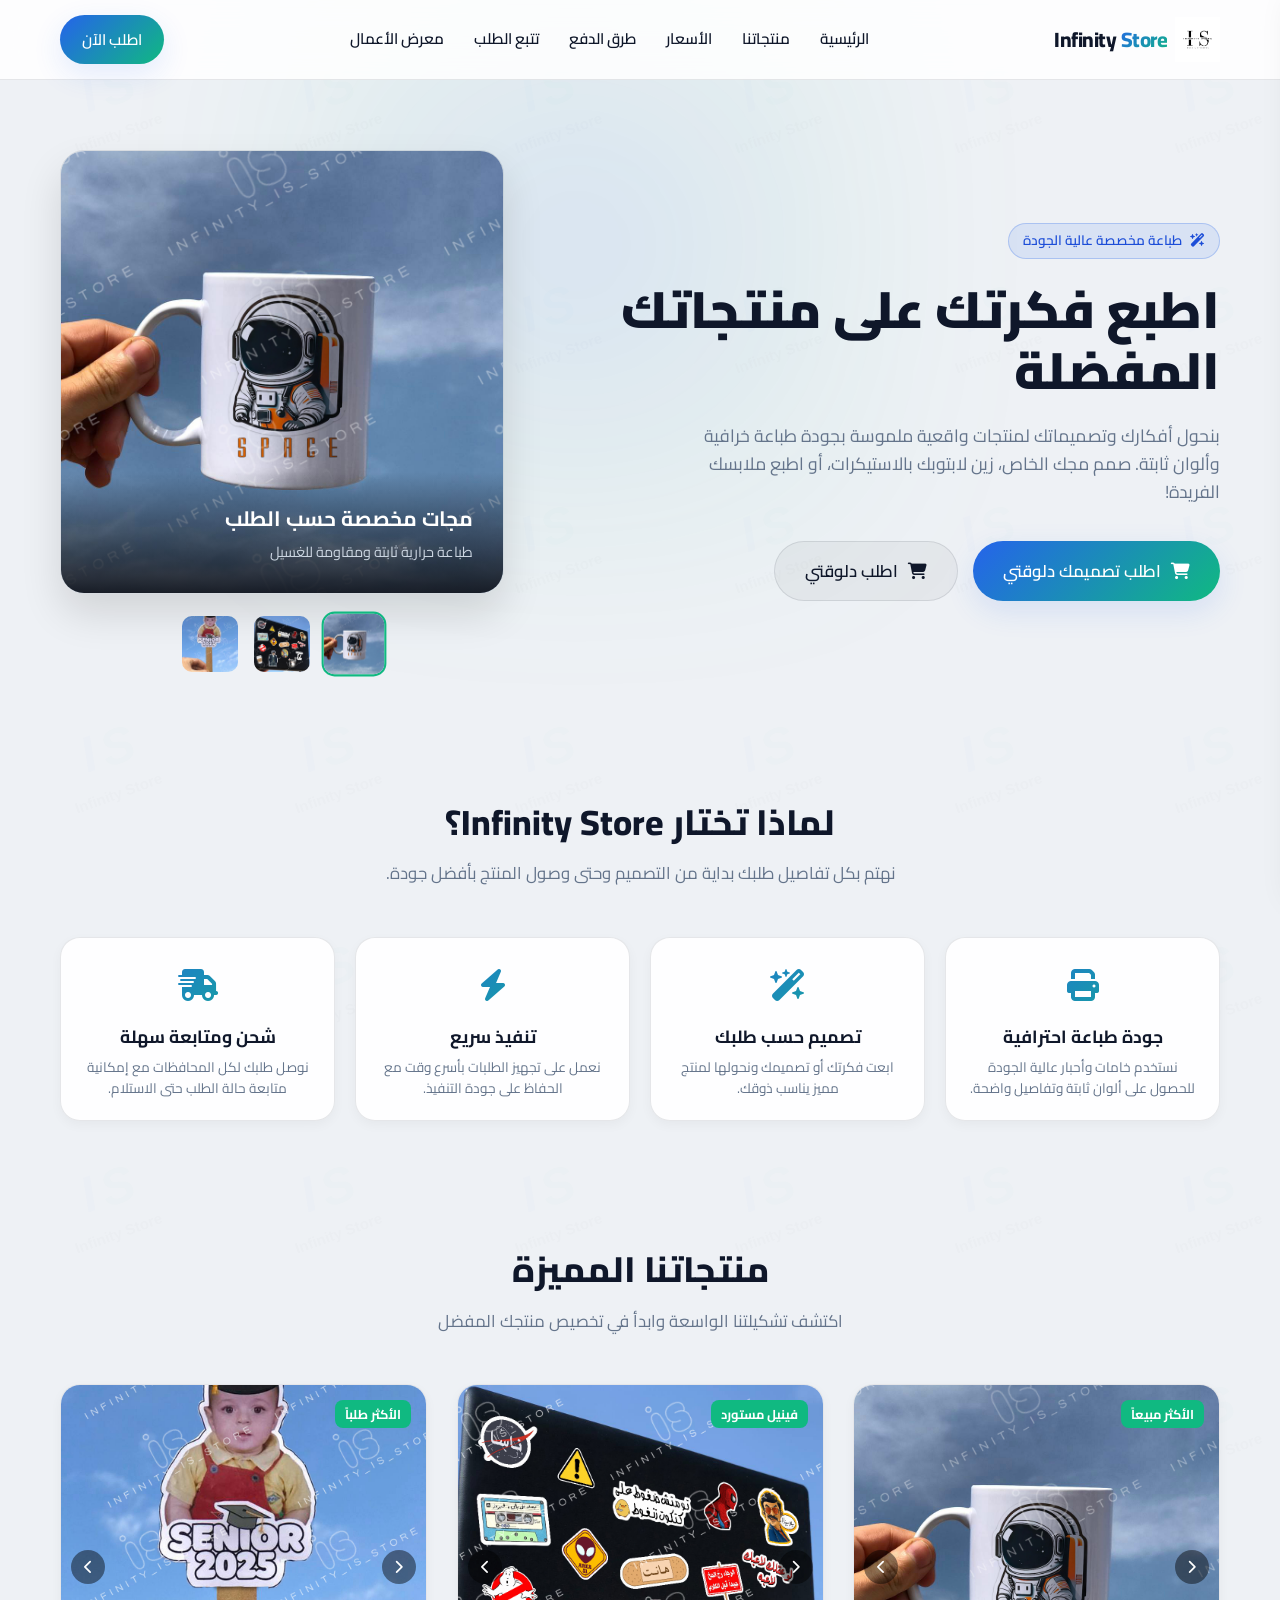
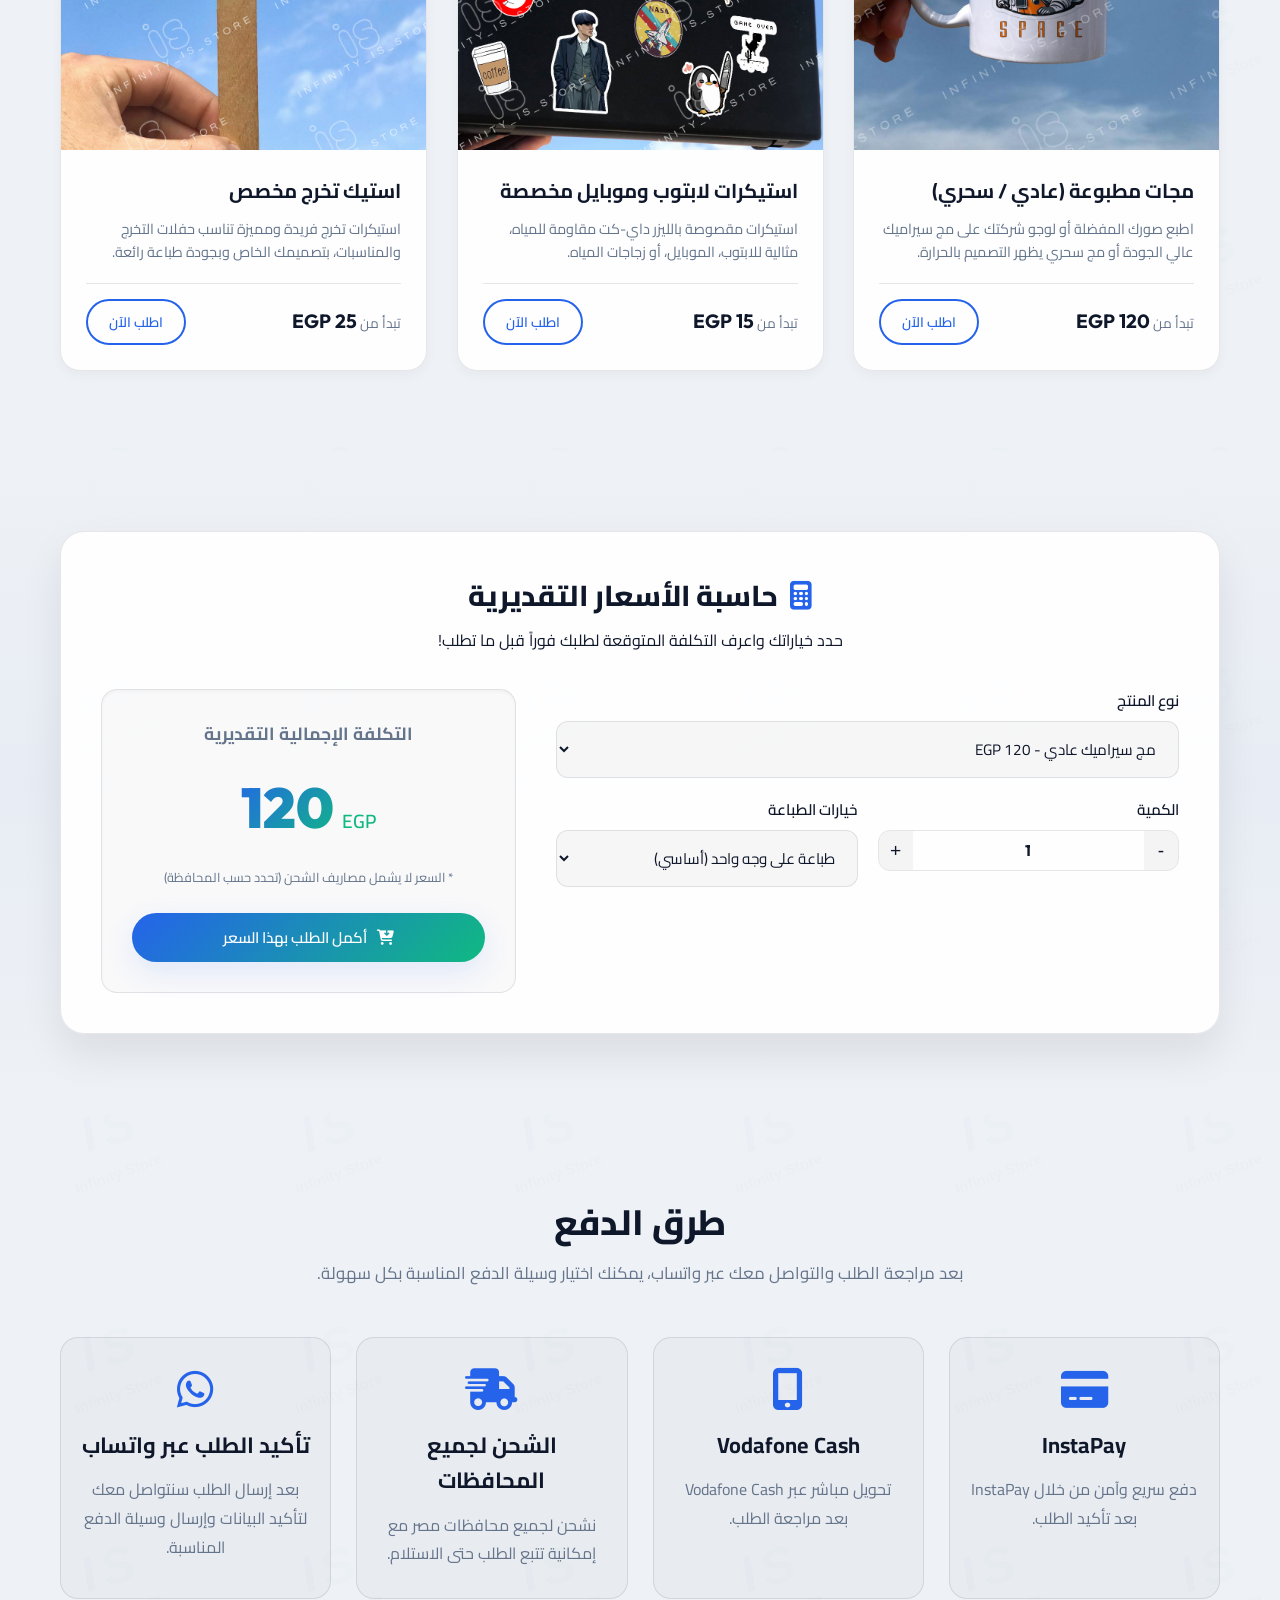
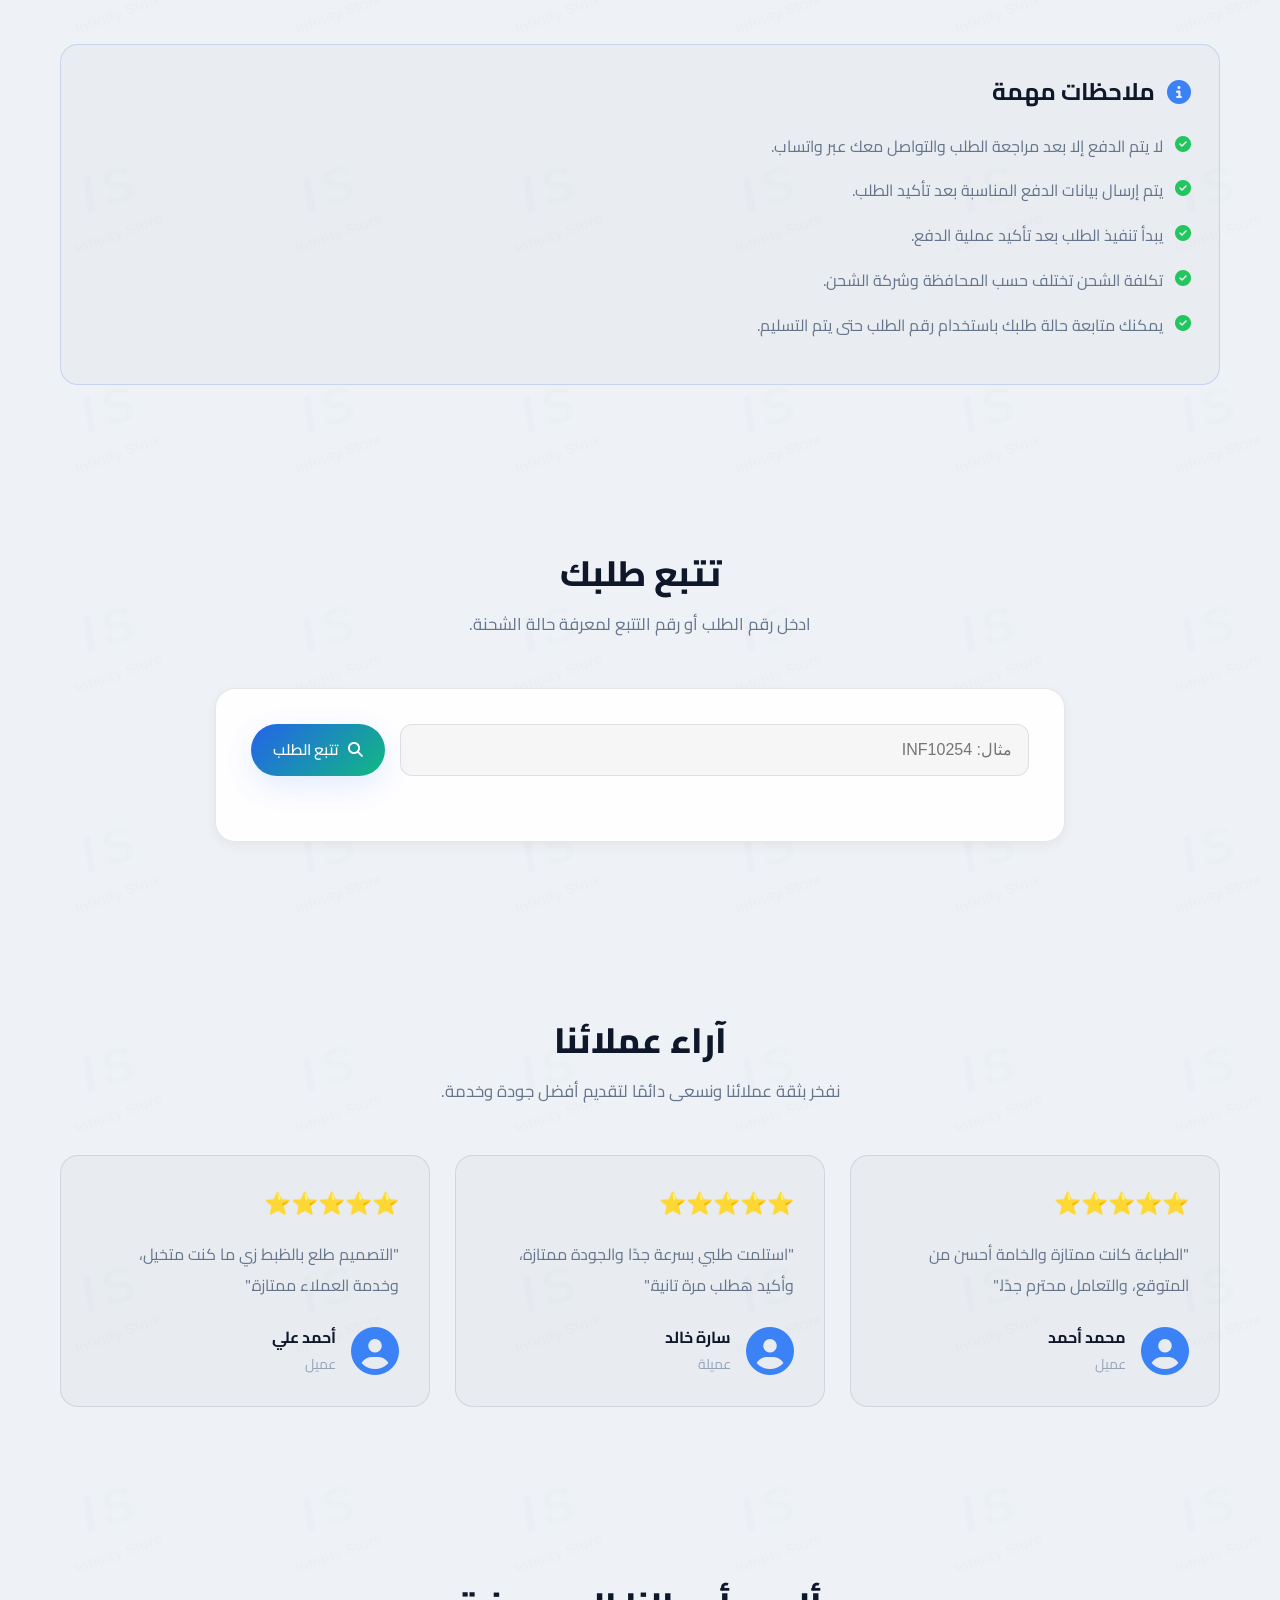
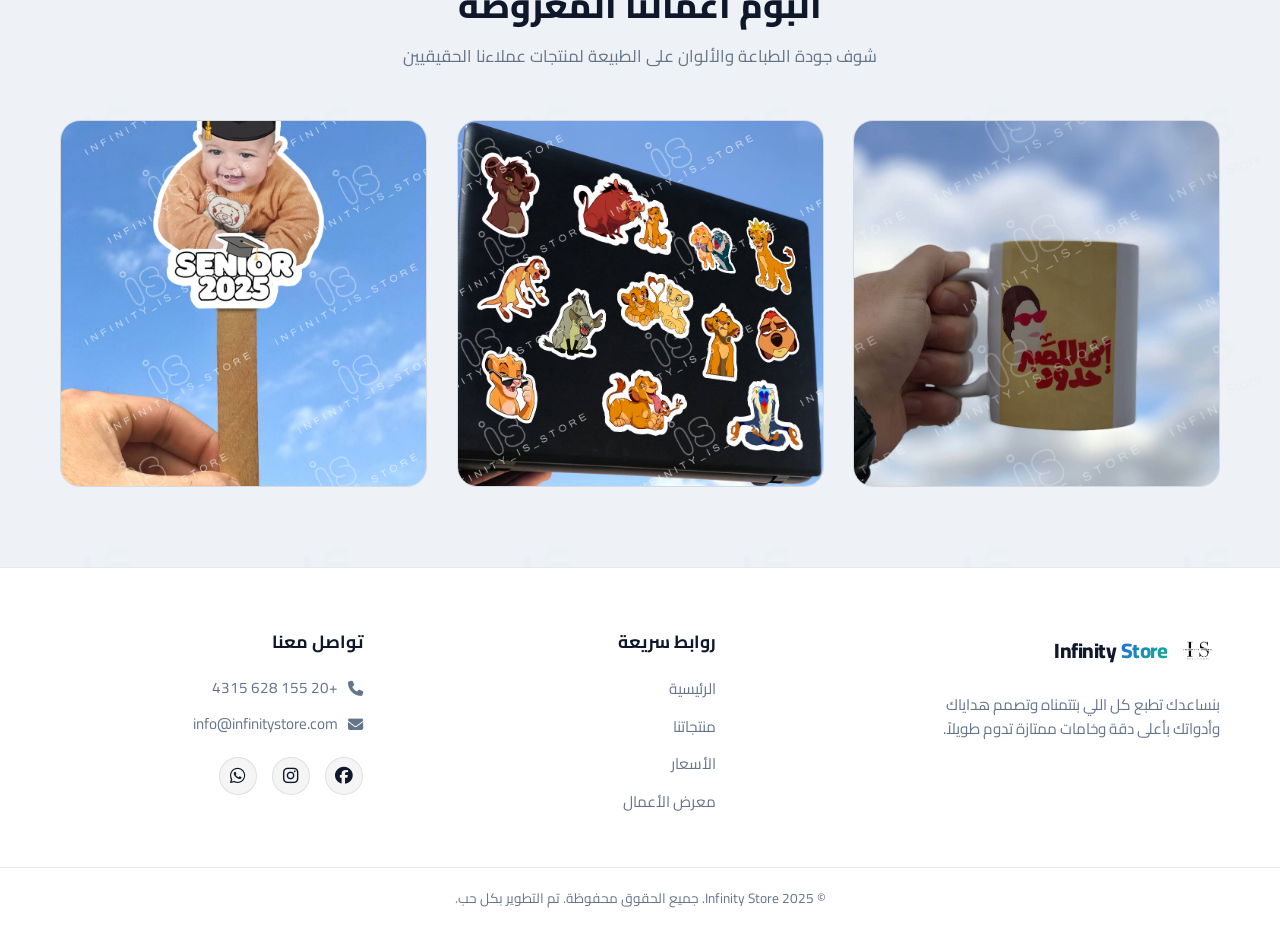
==== index.html @ 4c9f9b4d "Update index.html" ====
<!DOCTYPE html>
<html lang="ar" dir="rtl">
<head>
    <meta charset="UTF-8">
    <meta name="viewport" content="width=device-width, initial-scale=1.0">
    <meta name="theme-color" content="#0D0D0D">
    <link rel="icon" type="image/png" href="./assets/logo-white.png">
    <link rel="apple-touch-icon" sizes="180x180" href="assets/apple-touch-icon.png">
    <title>Infinity Store | طباعة مجات واستيكرات وهدايا مخصصة</title>
    <meta name="description" content="اطبع تصميمك على المجات، الاستيكرات، الهدايا، والمنتجات المخصصة بجودة عالية وأسعار تنافسية مع Infinity Store. اطلب الآن بكل سهولة.">
    <link rel="preconnect" href="https://fonts.googleapis.com">
    <link rel="preconnect" href="https://fonts.gstatic.com" crossorigin>
    <link href="https://fonts.googleapis.com/css2?family=Cairo:wght@300;400;600;700;900&family=Outfit:wght@300;400;600;700&display=swap" rel="stylesheet">
    <link rel="stylesheet" href="https://cdnjs.cloudflare.com/ajax/libs/font-awesome/6.4.0/css/all.min.css">
    <link rel="stylesheet" href="style.css">
    <meta property="og:type" content="website">
    <meta property="og:site_name" content="Infinity Store">
    <meta property="og:title" content="Infinity Store | طباعة مجات واستيكرات وهدايا مخصصة">
    <meta property="og:description" content="اطبع تصميمك على المجات، الاستيكرات، والهدايا المخصصة بجودة عالية وأسعار تنافسية مع Infinity Store.">
    <meta property="og:url" content="https://infinity-74.github.io/infinity-store/">
    <meta property="og:locale" content="ar_EG">
    <link rel="canonical" href="https://infinity-74.github.io/infinity-store/">
</head>
<body>

    <!-- Navigation Bar -->
    <header class="navbar">
        <div class="container navbar-container">
            <a href="#" class="logo">
                <img src="./assets/logo-white.png" alt="Infinity Store" class="logo-img">
                <span class="logo-text">Infinity <span class="accent-text">Store</span></span>
            </a>
            <nav class="nav-links">
                <a href="#hero">الرئيسية</a>
                <a href="#products">منتجاتنا</a>
                <a href="#calculator">الأسعار</a>
                <a href="#payments">طرق الدفع</a>
                <a href="#tracking">تتبع الطلب</a>
                <a href="#portfolio">معرض الأعمال</a>
            </nav>
            <button class="btn btn-primary btn-nav open-order-btn" onclick="openOrderModal()">اطلب الآن</button>
            <button class="mobile-menu-btn" onclick="toggleMobileMenu()">
                <i class="fa-solid fa-bars"></i>
            </button>
        </div>
    </header>

    <main>

    <!-- Mobile Navigation Drawer -->
    <div class="mobile-drawer" id="mobileDrawer">
        <button class="close-drawer-btn" onclick="toggleMobileMenu()">
            <i class="fa-solid fa-xmark"></i>
        </button>
        <div class="drawer-links">
            <a href="#hero" onclick="toggleMobileMenu()">الرئيسية</a>
            <a href="#products" onclick="toggleMobileMenu()">منتجاتنا</a>
            <a href="#calculator" onclick="toggleMobileMenu()">الأسعار</a>
            <a href="#payments" onclick="toggleMobileMenu()">طرق الدفع</a>
            <a href="#tracking" onclick="toggleMobileMenu()">تتبع الطلب</a>
            <a href="#portfolio" onclick="toggleMobileMenu()">معرض الأعمال</a>
            <button class="btn btn-primary open-order-btn" onclick="toggleMobileMenu(); openOrderModal()">اطلب الآن</button>
        </div>
    </div>

    <!-- Hero Section -->
    <section id="hero" class="hero-section">
        <div class="hero-bg-glow"></div>
        <div class="container hero-container">
            <div class="hero-content">
                <span class="badge"><i class="fa-solid fa-wand-magic-sparkles"></i> طباعة مخصصة عالية الجودة</span>
                <h1>اطبع فكرتك على منتجاتك المفضلة</h1>
                <p>بنحول أفكارك وتصميماتك لمنتجات واقعية ملموسة بجودة طباعة خرافية وألوان ثابتة. صمم مجك الخاص، زين لابتوبك بالاستيكرات، أو اطبع ملابسك الفريدة!</p>
                <div class="hero-actions">
                    <button class="btn btn-primary btn-lg" onclick="openOrderModal()"><i class="fa-solid fa-cart-shopping"></i> اطلب تصميمك دلوقتي</button>
                    <a href="#calculator" class="btn btn-secondary btn-lg"><i class="fa-solid fa-cart-shopping"></i> اطلب دلوقتي</a>
                </div>
            </div>
            <div class="hero-image-wrapper">
                <div class="hero-image-card">
                    <img src="./assets/products/mug/1.jpg" alt="مجات مطبوعة مخصصة" class="hero-img active" id="heroImage">
                    <div class="image-overlay-info">
                        <h4>مجات مخصصة حسب الطلب</h4>
                        <p>طباعة حرارية ثابتة ومقاومة للغسيل</p>
                    </div>
                </div>
                <div class="hero-thumbnails">
                    <div class="thumb active" onclick="changeHeroImage('./assets/products/mug/1.jpg', 'مجات مخصصة حسب الطلب', 'طباعة حرارية ثابتة ومقاومة للغسيل', this)">
                        <img src="./assets/products/mug/1.jpg" alt="Mugs">
                    </div>
                    <div class="thumb" onclick="changeHeroImage('./assets/products/stickers/1.jpg', 'استيكرات مقاومة للمياه والرطوبة', 'جودة فينيل ممتازة وتفريغ ليزر دقيق', this)">
                        <img src="./assets/products/stickers/1.jpg" alt="Stickers">
                    </div>
                    <div class="thumb" onclick="changeHeroImage('./assets/products/graduation/1.jpg', 'استيكرات تخرج مخصصة', 'تصميمك الخاص بجودة طباعة وقص دقيقة', this)">
                        <img src="./assets/products/graduation/1.jpg" alt="Graduation">
                    </div>
                </div>
            </div>
        </div>
    </section>

    <!-- Why Choose Infinity Store -->
    <section class="features-section">
        <div class="container">
            <div class="section-header">
                <h2>لماذا تختار Infinity Store؟</h2>
                <p>نهتم بكل تفاصيل طلبك بداية من التصميم وحتى وصول المنتج بأفضل جودة.</p>
            </div>
            <div class="features-grid">
                <div class="feature-card reveal reveal-right">
                    <div class="feature-icon">
                        <i class="fa-solid fa-print"></i>
                    </div>
                    <h3>جودة طباعة احترافية</h3>
                    <p>نستخدم خامات وأحبار عالية الجودة للحصول على ألوان ثابتة وتفاصيل واضحة.</p>
                </div>
                <div class="feature-card reveal">
                    <div class="feature-icon">
                        <i class="fa-solid fa-wand-magic-sparkles"></i>
                    </div>
                    <h3>تصميم حسب طلبك</h3>
                    <p>ابعت فكرتك أو تصميمك ونحولها لمنتج مميز يناسب ذوقك.</p>
                </div>
                <div class="feature-card reveal">
                    <div class="feature-icon">
                        <i class="fa-solid fa-bolt"></i>
                    </div>
                    <h3>تنفيذ سريع</h3>
                    <p>نعمل على تجهيز الطلبات بأسرع وقت مع الحفاظ على جودة التنفيذ.</p>
                </div>
                <div class="feature-card reveal reveal-left">
                    <div class="feature-icon">
                        <i class="fa-solid fa-truck-fast"></i>
                    </div>
                    <h3>شحن ومتابعة سهلة</h3>
                    <p>نوصل طلبك لكل المحافظات مع إمكانية متابعة حالة الطلب حتى الاستلام.</p>
                </div>
            </div>
        </div>
    </section>

    <!-- Products Section -->
    <section id="products" class="products-section">
        <div class="container">
            <div class="section-header">
                <h2>منتجاتنا المميزة</h2>
                <p>اكتشف تشكيلتنا الواسعة وابدأ في تخصيص منتجك المفضل</p>
            </div>
            <div class="products-grid">
                <div class="product-card reveal reveal-right" onclick="openProduct('mug')" style="cursor:pointer;">
                    <div class="product-img-holder" data-product="mug">
                        <img class="product-slide-img" src="./assets/products/mug/1.jpg" alt="مجات سحرية وعادية">
                        <span class="product-badge">الأكثر مبيعاً</span>
                        <button type="button" class="img-nav-btn img-nav-left" data-dir="-1" onclick="event.stopPropagation(); cardChangeImage(this)"><i class="fa-solid fa-chevron-left"></i></button>
                        <button type="button" class="img-nav-btn img-nav-right" data-dir="1" onclick="event.stopPropagation(); cardChangeImage(this)"><i class="fa-solid fa-chevron-right"></i></button>
                    </div>
                    <div class="product-info">
                        <h3>مجات مطبوعة (عادي / سحري)</h3>
                        <p>اطبع صورك المفضلة أو لوجو شركتك على مج سيراميك عالي الجودة أو مج سحري يظهر التصميم بالحرارة.</p>
                        <div class="product-footer">
                            <span class="price">تبدأ من <span class="amount">120 EGP</span></span>
                            <button class="btn btn-outline-primary btn-sm" onclick="quickOrder('مج مخصص')">اطلب الآن</button>
                        </div>
                    </div>
                </div>
                <div class="product-card reveal" onclick="openProduct('stickers')" style="cursor:pointer;">
                    <div class="product-img-holder" data-product="stickers">
                        <img class="product-slide-img" src="./assets/products/stickers/1.jpg" alt="استيكرات لابتوب">
                        <span class="product-badge">فينيل مستورد</span>
                        <button type="button" class="img-nav-btn img-nav-left" data-dir="-1" onclick="event.stopPropagation(); cardChangeImage(this)"><i class="fa-solid fa-chevron-left"></i></button>
                        <button type="button" class="img-nav-btn img-nav-right" data-dir="1" onclick="event.stopPropagation(); cardChangeImage(this)"><i class="fa-solid fa-chevron-right"></i></button>
                    </div>
                    <div class="product-info">
                        <h3>استيكرات لابتوب وموبايل مخصصة</h3>
                        <p>استيكرات مقصوصة بالليزر داي-كت مقاومة للمياه، مثالية للابتوب، الموبايل، أو زجاجات المياه.</p>
                        <div class="product-footer">
                            <span class="price">تبدأ من <span class="amount">15 EGP</span></span>
                            <button class="btn btn-outline-primary btn-sm" onclick="quickOrder('استيكرات مخصصة')">اطلب الآن</button>
                        </div>
                    </div>
                </div>
                <div class="product-card reveal reveal-left" onclick="openProduct('graduation')" style="cursor:pointer;">
                    <div class="product-img-holder" data-product="graduation">
                        <img class="product-slide-img" src="./assets/products/graduation/1.jpg" alt="استيك تخرج مخصص">
                        <span class="product-badge">الأكثر طلباً</span>
                        <button type="button" class="img-nav-btn img-nav-left" data-dir="-1" onclick="event.stopPropagation(); cardChangeImage(this)"><i class="fa-solid fa-chevron-left"></i></button>
                        <button type="button" class="img-nav-btn img-nav-right" data-dir="1" onclick="event.stopPropagation(); cardChangeImage(this)"><i class="fa-solid fa-chevron-right"></i></button>
                    </div>
                    <div class="product-info">
                        <h3>استيك تخرج مخصص</h3>
                        <p>استيكرات تخرج فريدة ومميزة تناسب حفلات التخرج والمناسبات، بتصميمك الخاص وبجودة طباعة رائعة.</p>
                        <div class="product-footer">
                            <span class="price">تبدأ من <span class="amount">25 EGP</span></span>
                            <button class="btn btn-outline-primary btn-sm" onclick="quickOrder('استيك تخرج')">اطلب الآن</button>
                        </div>
                    </div>
                </div>
            </div>
        </div>
    </section>

    <!-- Interactive Price Calculator Section -->
    <section id="calculator" class="calculator-section">
        <div class="container">
            <div class="calculator-card reveal">
                <div class="calculator-header">
                    <h2><i class="fa-solid fa-calculator"></i> حاسبة الأسعار التقديرية</h2>
                    <p>حدد خياراتك واعرف التكلفة المتوقعة لطلبك فوراً قبل ما تطلب!</p>
                </div>
                <div class="calculator-body">
                    <div class="calc-inputs">
                        <div class="form-group">
                            <label for="calcProduct">نوع المنتج</label>
                            <select id="calcProduct" onchange="calculatePrice()">
                                <option value="mug-regular">مج سيراميك عادي - 120 EGP</option>
                                <option value="mug-magic">مج سحري (يتغير بالحرارة) - 170 EGP</option>
                                <option value="stickers-pack">شيت استيكرات A4 (كامل التقطيع) - 45 EGP</option>
                                <option value="sticker-single">استيكر فردي مقصوص داي-كت - 15 EGP</option>
                                <option value="hoodie">هودي شتوي ثقيل طباعة ديجيتال - 450 EGP</option>
                            </select>
                        </div>
                        <div class="form-row">
                            <div class="form-group">
                                <label for="calcQty">الكمية</label>
                                <div class="qty-selector">
                                    <button type="button" onclick="adjustQty(-1)">-</button>
                                    <input type="number" id="calcQty" value="1" min="1" oninput="calculatePrice()">
                                    <button type="button" onclick="adjustQty(1)">+</button>
                                </div>
                            </div>
                            <div class="form-group">
                                <label for="calcPrintSides">خيارات الطباعة</label>
                                <select id="calcPrintSides" onchange="calculatePrice()">
                                    <option value="single">طباعة على وجه واحد (أساسي)</option>
                                    <option value="double">طباعة على الوجهين (+30 EGP)</option>
                                </select>
                            </div>
                        </div>
                        <div class="discount-alert" id="discountAlert" style="display: none;">
                            <i class="fa-solid fa-tag"></i> لقد حصلت على خصم الكميات 10%!
                        </div>
                    </div>
                    <div class="calc-result-box">
                        <h3>التكلفة الإجمالية التقديرية</h3>
                        <div class="price-display">
                            <span class="currency">EGP</span>
                            <span class="price-val" id="totalPriceVal">120</span>
                        </div>
                        <p class="vat-info">* السعر لا يشمل مصاريف الشحن (تحدد حسب المحافظة)</p>
                        <button class="btn btn-primary btn-block" onclick="orderFromCalculator()">
                            <i class="fa-solid fa-cart-arrow-down"></i> أكمل الطلب بهذا السعر
                        </button>
                    </div>
                </div>
            </div>
        </div>
    </section>

    <!-- Payment Methods -->
    <section id="payments" class="payments-section">
        <div class="container">
            <div class="section-header">
                <h2>طرق الدفع</h2>
                <p>بعد مراجعة الطلب والتواصل معك عبر واتساب، يمكنك اختيار وسيلة الدفع المناسبة بكل سهولة.</p>
            </div>
            <div class="payments-grid">
                <div class="payment-card">
                    <i class="fa-solid fa-credit-card"></i>
                    <h3>InstaPay</h3>
                    <p>دفع سريع وآمن من خلال InstaPay بعد تأكيد الطلب.</p>
                </div>
                <div class="payment-card">
                    <i class="fa-solid fa-mobile-screen-button"></i>
                    <h3>Vodafone Cash</h3>
                    <p>تحويل مباشر عبر Vodafone Cash بعد مراجعة الطلب.</p>
                </div>
                <div class="payment-card">
                    <i class="fa-solid fa-truck-fast"></i>
                    <h3>الشحن لجميع المحافظات</h3>
                    <p>نشحن لجميع محافظات مصر مع إمكانية تتبع الطلب حتى الاستلام.</p>
                </div>
                <div class="payment-card">
                    <i class="fa-brands fa-whatsapp"></i>
                    <h3>تأكيد الطلب عبر واتساب</h3>
                    <p>بعد إرسال الطلب سنتواصل معك لتأكيد البيانات وإرسال وسيلة الدفع المناسبة.</p>
                </div>
            </div>
            <div class="payment-notes">
                <h3><i class="fa-solid fa-circle-info"></i> ملاحظات مهمة</h3>
                <ul>
                    <li><i class="fa-solid fa-circle-check"></i> لا يتم الدفع إلا بعد مراجعة الطلب والتواصل معك عبر واتساب.</li>
                    <li><i class="fa-solid fa-circle-check"></i> يتم إرسال بيانات الدفع المناسبة بعد تأكيد الطلب.</li>
                    <li><i class="fa-solid fa-circle-check"></i> يبدأ تنفيذ الطلب بعد تأكيد عملية الدفع.</li>
                    <li><i class="fa-solid fa-circle-check"></i> تكلفة الشحن تختلف حسب المحافظة وشركة الشحن.</li>
                    <li><i class="fa-solid fa-circle-check"></i> يمكنك متابعة حالة طلبك باستخدام رقم الطلب حتى يتم التسليم.</li>
                </ul>
            </div>
        </div>
    </section>
    
    <!-- Tracking Section -->
    <section id="tracking" class="tracking-section">
        <div class="container">
            <div class="section-header">
                <h2>تتبع طلبك</h2>
                <p>ادخل رقم الطلب أو رقم التتبع لمعرفة حالة الشحنة.</p>
            </div>
            <div class="tracking-card">
                <div class="tracking-search">
                    <input type="text" id="trackingInput" placeholder="مثال: INF10254">
                    <button class="btn btn-primary" onclick="trackOrder()">
                        <i class="fa-solid fa-magnifying-glass"></i> تتبع الطلب
                    </button>
                </div>
                <div id="trackingResult" class="tracking-result" style="display:none;">
                    <div class="tracking-status">
                        <h3>حالة الطلب : <span id="statusText">جاري الشحن</span></h3>
                    </div>
                    <div class="tracking-progress">
                        <div class="step active"><i class="fa-solid fa-cart-shopping"></i><span>تم استلام الطلب</span></div>
                        <div class="step active"><i class="fa-solid fa-box"></i><span>جاري التجهيز</span></div>
                        <div class="step active"><i class="fa-solid fa-truck"></i><span>تم الشحن</span></div>
                        <div class="step"><i class="fa-solid fa-house"></i><span>تم التسليم</span></div>
                    </div>
                    <div class="tracking-details">
                        <div><strong>رقم الطلب:</strong> INF10254</div>
                        <div><strong>شركة الشحن:</strong> Infinity Express</div>
                        <div><strong>آخر تحديث:</strong> اليوم 3:45 مساءً</div>
                        <div><strong>التسليم المتوقع:</strong> خلال يومين</div>
                    </div>
                </div>
            </div>
        </div>
    </section>

    <!-- Testimonials Section -->
    <section id="testimonials" class="testimonials-section">
        <div class="container">
            <div class="section-header">
                <h2>آراء عملائنا</h2>
                <p>نفخر بثقة عملائنا ونسعى دائمًا لتقديم أفضل جودة وخدمة.</p>
            </div>
            <div class="testimonials-grid">
                <div class="testimonial-card reveal">
                    <div class="stars">⭐⭐⭐⭐⭐</div>
                    <p>"الطباعة كانت ممتازة والخامة أحسن من المتوقع، والتعامل محترم جدًا."</p>
                    <div class="client">
                        <i class="fa-solid fa-circle-user"></i>
                        <div>
                            <h4>محمد أحمد</h4>
                            <span>عميل</span>
                        </div>
                    </div>
                </div>
                <div class="testimonial-card reveal">
                    <div class="stars">⭐⭐⭐⭐⭐</div>
                    <p>"استلمت طلبي بسرعة جدًا والجودة ممتازة، وأكيد هطلب مرة تانية."</p>
                    <div class="client">
                        <i class="fa-solid fa-circle-user"></i>
                        <div>
                            <h4>سارة خالد</h4>
                            <span>عميلة</span>
                        </div>
                    </div>
                </div>
                <div class="testimonial-card reveal">
                    <div class="stars">⭐⭐⭐⭐⭐</div>
                    <p>"التصميم طلع بالظبط زي ما كنت متخيل، وخدمة العملاء ممتازة."</p>
                    <div class="client">
                        <i class="fa-solid fa-circle-user"></i>
                        <div>
                            <h4>أحمد علي</h4>
                            <span>عميل</span>
                        </div>
                    </div>
                </div>
            </div>
        </div>
    </section>

    <!-- Portfolio Section -->
    <section id="portfolio" class="portfolio-section">
        <div class="container">
            <div class="section-header">
                <h2>ألبوم أعمالنا المعروضة</h2>
                <p>شوف جودة الطباعة والألوان على الطبيعة لمنتجات عملاءنا الحقيقيين</p>
            </div>
            <div class="portfolio-grid">
                <div class="portfolio-item reveal reveal-right">
                    <img src="./assets/products/mug/2.jpg" alt="تصميم مج مخصص">
                    <div class="portfolio-overlay">
                        <h4>مج تذكار للأصدقاء</h4>
                        <span>تصميم واقعي ديجيتال</span>
                    </div>
                </div>
                <div class="portfolio-item reveal">
                    <img src="./assets/products/stickers/2.jpg" alt="استيكرات لابتوب مطبوعة">
                    <div class="portfolio-overlay">
                        <h4>اكتر من مجموعة استيكرات لاب توب</h4>
                        <span>مقاومة للمياه والرطوبة</span>
                    </div>
                </div>
                <div class="portfolio-item reveal reveal-left">
                    <img src="./assets/products/graduation/2.jpg" alt="استيك تخرج مخصص">
                    <div class="portfolio-overlay">
                        <h4>استيك تخرج مميز</h4>
                        <span>تصميمك الخاص بجودة طباعة عالية</span>
                    </div>
                </div>
            </div>
        </div>
    </section>

    </main>

    <footer class="main-footer">
        <div class="container footer-grid">
            <div class="footer-info">
                <a href="#" class="logo">
                    <img src="./assets/logo-white.png" alt="Infinity Store" class="logo-img">
                    <span class="logo-text">Infinity <span class="accent-text">Store</span></span>
                </a>
                <p>بنساعدك تطبع كل اللي بتتمناه وتصمم هداياك وأدواتك بأعلى دقة وخامات ممتازة تدوم طويلاً.</p>
            </div>
            <div class="footer-links">
                <h4>روابط سريعة</h4>
                <ul>
                    <li><a href="#hero">الرئيسية</a></li>
                    <li><a href="#products">منتجاتنا</a></li>
                    <li><a href="#calculator">الأسعار</a></li>
                    <li><a href="#portfolio">معرض الأعمال</a></li>
                </ul>
            </div>
            <div class="footer-contact">
                <h4>تواصل معنا</h4>
                <p><i class="fa-solid fa-phone"></i> +20 155 628 4315</p>
                <p><i class="fa-solid fa-envelope"></i> info@infinitystore.com</p>
                <div class="social-icons">
                    <a href="https://www.facebook.com/people/Infinity-Store/61573269805230/?mibextid=wwXIfr&rdid=QBPnZZZNTei2mQRO&share_url=https%3A%2F%2Fwww.facebook.com%2Fshare%2F195Dedjpvt%2F%3Fmibextid%3DwwXIfr" target="_blank" rel="noopener noreferrer"><i class="fa-brands fa-facebook"></i></a>
                    <a href="https://www.instagram.com/infinity_is_store?igsh=amQ5bDNxMHlsd3Az" target="_blank" rel="noopener noreferrer"><i class="fa-brands fa-instagram"></i></a>
                    <a href="https://wa.me/201556284315" target="_blank"><i class="fa-brands fa-whatsapp"></i></a>
                </div>
            </div>
        </div>
        <div class="footer-bottom">
            <p>&copy; 2025 Infinity Store. جميع الحقوق محفوظة. تم التطوير بكل حب.</p>
        </div>
    </footer>

    <!-- Interactive Order Modal Popup -->
    <div class="modal-overlay" id="orderModal">
        <div class="modal-card">
            <button class="close-modal-btn" onclick="closeOrderModal()">
                <i class="fa-solid fa-xmark"></i>
            </button>
            <div class="modal-header">
                <h2>طلب منتج مخصص جديد <i class="fa-solid fa-wand-magic-sparkles"></i></h2>
                <p>دخل بياناتك وتفاصيل طلبك، وهنكلمك على الواتساب نأكد معاك ونستلم التصميم!</p>
            </div>
            <form id="orderForm" onsubmit="submitOrder(event)">
                <div class="form-group" style="position:absolute; left:-9999px; top:-9999px;" aria-hidden="true">
                    <label for="custWebsite">اتركه فارغاً</label>
                    <input type="text" id="custWebsite" name="custWebsite" tabindex="-1" autocomplete="off">
                </div>
                <div class="form-group">
                    <label for="custName">اسمك بالكامل <span class="required">*</span></label>
                    <input type="text" id="custName" placeholder="اكتب اسمك ثلاثي مثلاً..." required>
                </div>
                <div class="form-row">
                    <div class="form-group">
                        <label for="custPhone">رقم الموبايل (واتساب) <span class="required">*</span></label>
                        <input type="tel" id="custPhone" placeholder="01xxxxxxxxx" required pattern="01[0-2,5]{1}[0-9]{8}">
                    </div>
                    <div class="form-group">
                        <label for="custProduct">المنتج المطلوب <span class="required">*</span></label>
                        <select id="custProduct" required>
                            <option value="">اختر المنتج...</option>
                            <option value="مج سيراميك عادي">مج سيراميك عادي</option>
                            <option value="مج سحري">مج سحري (يتغير بالحرارة)</option>
                            <option value="شيت استيكرات A4">شيت استيكرات A4</option>
                            <option value="استيكر فردي داي-كت">استيكر فردي داي-كت</option>
                            <option value="هودي شتوي مطبوع">هودي شتوي مطبوع</option>
                        </select>
                    </div>
                </div>
                <div class="form-row">
                    <div class="form-group">
                        <label for="custQty">الكمية المطلوبة <span class="required">*</span></label>
                        <input type="number" id="custQty" value="1" min="1" required>
                    </div>
                    <div class="form-group">
                        <label for="custCity">المحافظة (لتحديد الشحن) <span class="required">*</span></label>
                        <select id="custCity" required>
                            <option value="">اختر المحافظة...</option>
                            <option value="القاهرة">القاهرة</option>
                            <option value="الجيزة">الجيزة</option>
                            <option value="الإسكندرية">الإسكندرية</option>
                            <option value="القليوبية">القليوبية</option>
                            <option value="الغربية">الغربية</option>
                            <option value="المنوفية">المنوفية</option>
                            <option value="الدقهلية">الدقهلية</option>
                            <option value="الشرقية">الشرقية</option>
                            <option value="البحيرة">البحيرة</option>
                            <option value="دمياط">دمياط</option>
                            <option value="بورسعيد">بورسعيد</option>
                            <option value="الإسماعيلية">الإسماعيلية</option>
                            <option value="السويس">السويس</option>
                            <option value="محافظة أخرى">محافظة أخرى</option>
                        </select>
                    </div>
                </div>
                <div class="form-group">
                    <label for="custDetails">تفاصيل التصميم أو الكلام المراد كتابته</label>
                    <textarea id="custDetails" rows="3" placeholder="اكتب هنا التفاصيل اللي محتاج تطبعها، الألوان اللي بتحبها، أو لو عندك فكرة معينة..."></textarea>
                </div>
                <div class="form-group file-upload-wrapper">
                    <label class="file-label">
                        <i class="fa-solid fa-cloud-arrow-up"></i>
                        <span>ارفق لوجو أو تصميمك المبدئي (اختياري)</span>
                        <input type="file" id="custFile" accept="image/*" class="file-input">
                    </label>
                    <div class="file-name-preview" id="fileNamePreview">لم يتم اختيار ملف</div>
                </div>
                <button type="submit" class="btn btn-primary btn-block btn-lg">
                    <i class="fa-brands fa-whatsapp"></i> إرسال الطلب عبر واتساب وتأكيد التنفيذ
                </button>
            </form>
        </div>
    </div>

    <script src="app.js"></script>
</body>
</html>
---- style.css ----
/* Design System & Root Variables */
:root {
    --primary-color: #2563eb; /* Vibrant Blue */
    --primary-hover: #1d4ed8;
    --accent-color: #10b981; /* Fresh Green */
    --accent-hover: #059669;
    --bg-dark: #eef1f5; /* Slightly deeper off-white so cards/frames stand out */
    --bg-card: rgba(255, 255, 255, 0.92); /* Lighter card, contrasts with page bg */
    --border-color: rgba(15, 23, 42, 0.1); /* Dark subtle border */
    --text-primary: #0f172a; /* Near-black for strong contrast on white */
    --text-muted: #64748b; /* Muted slate text, readable on white */
    --success-color: #10b981;
    --font-ar: 'Cairo', sans-serif;
    --font-en: 'Outfit', sans-serif;
    --transition-smooth: all 0.3s cubic-bezier(0.4, 0, 0.2, 1);
    --glow-shadow: 0 10px 30px rgba(37, 99, 235, 0.12);
}

/* Base Styles & Reset */
* {
    margin: 0;
    padding: 0;
    box-sizing: border-box;
    scroll-behavior: smooth;
}

body {
    background-color: var(--bg-dark);
    background-image: url("data:image/svg+xml,%3Csvg xmlns='http://www.w3.org/2000/svg' width='220' height='220' viewBox='0 0 220 220'%3E%3Cg transform='rotate(-20, 110, 110)' opacity='0.015'%3E%3Ctext x='95' y='105' fill='%232563eb' font-family='Outfit, sans-serif' font-weight='900' font-size='50' font-style='italic' text-anchor='middle'%3EI%3C/text%3E%3Ctext x='125' y='107' fill='%2310b981' font-family='Outfit, sans-serif' font-weight='900' font-size='50' font-style='italic' text-anchor='middle'%3ES%3C/text%3E%3Ctext x='110' y='140' fill='%230f172a' font-family='Cairo, sans-serif' font-weight='700' font-size='15' text-anchor='middle'%3EInfinity Store%3C/text%3E%3C/g%3E%3C/svg%3E");
    background-repeat: repeat;
    color: var(--text-primary);
    font-family: var(--font-ar);
    line-height: 1.6;
    overflow-x: hidden;
}

.container {
    width: 100%;
    max-width: 1200px;
    margin: 0 auto;
    padding: 0 20px;
}

a {
    color: inherit;
    text-decoration: none;
    transition: var(--transition-smooth);
}

/* Buttons */
.btn {
    display: inline-flex;
    align-items: center;
    justify-content: center;
    gap: 10px;
    padding: 10px 22px;
    border-radius: 50px;
    font-family: var(--font-ar);
    font-weight: 600;
    font-size: 0.95rem;
    cursor: pointer;
    transition: var(--transition-smooth);
    border: none;
    outline: none;
    position: relative;
    overflow: hidden;
    min-height: 48px;
}

.btn:active {
    transform: translateY(1px) scale(0.96) !important;
}

.btn .ripple {
    position: absolute;
    border-radius: 50%;
    transform: scale(0);
    animation: ripple-animation 0.6s ease-out;
    background-color: rgba(255, 255, 255, 0.4);
    pointer-events: none;
}

@keyframes ripple-animation {
    to {
        transform: scale(4);
        opacity: 0;
    }
}

.btn-lg {
    padding: 14px 30px;
    font-size: 1.05rem;
    min-height: 56px;
}

.btn-sm {
    padding: 8px 16px;
    font-size: 0.85rem;
    min-height: 40px;
}

.btn-primary {
    background: linear-gradient(135deg, var(--primary-color), var(--accent-color));
    color: white;
    box-shadow: var(--glow-shadow);
}

.btn-primary:hover {
    transform: translateY(-2px);
    box-shadow: 0 0 25px rgba(16, 185, 129, 0.4);
}

.btn-secondary {
    background: rgba(0, 0, 0, 0.04);
    color: var(--text-primary);
    border: 1px solid var(--border-color);
}

.btn-secondary:hover {
    background: rgba(0, 0, 0, 0.08);
    transform: translateY(-2px);
}

.btn-outline-primary {
    background: transparent;
    color: var(--primary-color);
    border: 2px solid var(--primary-color);
}

.btn-outline-primary:hover {
    background: var(--primary-color);
    color: white;
    box-shadow: var(--glow-shadow);
}

.btn-block {
    width: 100%;
}

.badge {
    background: rgba(37, 99, 235, 0.1);
    color: var(--primary-hover);
    padding: 6px 14px;
    border-radius: 50px;
    font-size: 0.85rem;
    font-weight: 600;
    border: 1px solid rgba(37, 99, 235, 0.25);
    display: inline-flex;
    align-items: center;
    gap: 8px;
    margin-bottom: 20px;
}

/* Header & Navbar */
.navbar {
    position: fixed;
    top: 0;
    left: 0;
    right: 0;
    z-index: 100;
    background: rgba(255, 255, 255, 0.85);
    backdrop-filter: blur(15px);
    -webkit-backdrop-filter: blur(15px);
    border-bottom: 1px solid var(--border-color);
    height: 80px;
    display: flex;
    align-items: center;
}

.navbar-container {
    display: flex;
    justify-content: space-between;
    align-items: center;
}

.logo {
    display: flex;
    align-items: center;
    gap: 10px;
    font-size: 1.5rem;
    font-weight: 800;
    letter-spacing: -0.5px;
}

.logo-img {
    height: 45px;
    width: auto;
    display: block;
}

.logo-text {
    font-size: 1.3rem;
    font-weight: 800;
}

.logo-icon {
    background: linear-gradient(135deg, var(--primary-color), var(--accent-color));
    -webkit-background-clip: text;
    -webkit-text-fill-color: transparent;
    font-size: 1.8rem;
}

.logo-custom-is {
    position: relative;
    display: inline-flex;
    align-items: center;
    justify-content: center;
    width: 40px;
    height: 40px;
    font-family: var(--font-en);
    font-weight: 900;
    font-size: 2.1rem;
    font-style: italic;
    line-height: 1;
    margin-left: 8px;
}

.logo-custom-is .char-i {
    color: var(--primary-color);
    position: absolute;
    z-index: 2;
    transform: translateX(-3px);
    text-shadow: 0 0 8px rgba(37, 99, 235, 0.2);
}

.logo-custom-is .char-s {
    color: var(--accent-color);
    position: absolute;
    z-index: 1;
    transform: translateX(9px) translateY(1px);
    opacity: 0.9;
    text-shadow: 0 0 8px rgba(16, 185, 129, 0.2);
}

.accent-text {
    background: linear-gradient(135deg, var(--primary-color), var(--accent-color));
    -webkit-background-clip: text;
    -webkit-text-fill-color: transparent;
}

.nav-links {
    display: flex;
    gap: 30px;
}

.nav-links a {
    font-weight: 600;
    font-size: 0.95rem;
    position: relative;
    padding: 5px 0;
}

.nav-links a::after {
    content: '';
    position: absolute;
    bottom: 0;
    right: 0;
    width: 0;
    height: 2px;
    background: var(--accent-color);
    transition: var(--transition-smooth);
}

.nav-links a:hover {
    color: var(--accent-color);
}

.nav-links a:hover::after {
    width: 100%;
}

.mobile-menu-btn {
    display: none;
    background: transparent;
    border: none;
    color: var(--text-primary);
    font-size: 1.5rem;
    cursor: pointer;
}

/* Mobile Drawer */
.mobile-drawer {
    position: fixed;
    top: 0;
    bottom: 0;
    right: -300px;
    width: 280px;
    background: var(--bg-dark);
    border-left: 1px solid var(--border-color);
    z-index: 150;
    padding: 40px 20px;
    transition: var(--transition-smooth);
    display: flex;
    flex-direction: column;
    box-shadow: -10px 0 30px rgba(0, 0, 0, 0.08);
}

.mobile-drawer.active {
    right: 0;
}

.close-drawer-btn {
    background: transparent;
    border: none;
    color: var(--text-primary);
    font-size: 1.8rem;
    align-self: flex-start;
    margin-bottom: 40px;
    cursor: pointer;
}

.drawer-links {
    display: flex;
    flex-direction: column;
    gap: 25px;
}

.drawer-links a {
    font-size: 1.2rem;
    font-weight: 600;
}

/* Hero Section */
.hero-section {
    position: relative;
    padding-top: 150px;
    padding-bottom: 80px;
    overflow: hidden;
}

.hero-bg-glow {
    position: absolute;
    top: -10%;
    left: 20%;
    width: 50vw;
    height: 50vw;
    background: radial-gradient(circle, rgba(37, 99, 235, 0.12) 0%, rgba(16, 185, 129, 0.05) 50%, transparent 100%);
    filter: blur(80px);
    z-index: -1;
}

.hero-container {
    display: grid;
    grid-template-columns: 1.2fr 0.8fr;
    gap: 50px;
    align-items: center;
}

.hero-content h1 {
    font-size: 3.2rem;
    font-weight: 900;
    line-height: 1.2;
    margin-bottom: 20px;
}

.hero-content p {
    font-size: 1.1rem;
    color: var(--text-muted);
    margin-bottom: 35px;
    max-width: 550px;
}

.hero-actions {
    display: flex;
    gap: 15px;
    flex-wrap: wrap;
}

.hero-image-wrapper {
    position: relative;
    width: 100%;
}

.hero-image-card {
    position: relative;
    width: 100%;
    border-radius: 24px;
    overflow: hidden;
    aspect-ratio: 1/1;
    border: 1px solid var(--border-color);
    box-shadow: 0 20px 40px rgba(0, 0, 0, 0.12);
}

.hero-image-card img {
    width: 100%;
    height: 100%;
    object-fit: cover;
    transition: opacity 0.5s ease-in-out;
}

.image-overlay-info {
    position: absolute;
    bottom: 0;
    left: 0;
    right: 0;
    padding: 30px;
    background: linear-gradient(to top, rgba(9, 13, 22, 0.9) 0%, rgba(9, 13, 22, 0.4) 60%, transparent 100%);
}

.image-overlay-info h4 {
    font-size: 1.3rem;
    font-weight: 700;
    margin-bottom: 5px;
    color: #ffffff;
}

.image-overlay-info p {
    font-size: 0.9rem;
    color: #cbd5e1;
}

.hero-thumbnails {
    display: flex;
    justify-content: center;
    gap: 12px;
    margin-top: 20px;
}

.hero-thumbnails .thumb {
    width: 60px;
    height: 60px;
    border-radius: 12px;
    overflow: hidden;
    cursor: pointer;
    border: 2px solid transparent;
    transition: var(--transition-smooth);
}

.hero-thumbnails .thumb img {
    width: 100%;
    height: 100%;
    object-fit: cover;
}

.hero-thumbnails .thumb.active {
    border-color: var(--accent-color);
    transform: scale(1.08);
}

/* Features Grid */
.features-section {
    padding: 40px 0;
}

.features-grid {
    display: grid;
    grid-template-columns: repeat(4, 1fr);
    gap: 20px;
}
.feature-card {
    background: var(--bg-card);
    border: 1px solid var(--border-color);
    backdrop-filter: blur(10px);
    -webkit-backdrop-filter: blur(10px);
    border-radius: 20px;
    padding: 22px 18px;
    text-align: center;
    transition: var(--transition-smooth);
    box-shadow: 0 4px 12px rgba(0, 0, 0, 0.04);
}

.feature-card:hover {
    transform: translateY(-5px);
    border-color: var(--primary-color);
    box-shadow: var(--glow-shadow);
}

.feature-icon {
    font-size: 2rem;
    background: linear-gradient(135deg, var(--primary-color), var(--accent-color));
    -webkit-background-clip: text;
    -webkit-text-fill-color: transparent;
    margin-bottom: 12px;
}

.feature-card h3 {
    font-size: 1.1rem;
    font-weight: 700;
    margin-bottom: 6px;
}

.feature-card p {
    font-size: 0.85rem;
    color: var(--text-muted);
    line-height: 1.5;
}
/* ضبط الـ Grid في الشاشات المتوسطة (تابلت) */
@media (max-width: 992px) {
    .features-grid {
        grid-template-columns: repeat(2, 1fr);
        gap: 20px;
    }
}

/* ضبط الـ Grid في الشاشات الصغيرة (موبايل) */
@media (max-width: 600px) {
    .features-grid {
        grid-template-columns: 1fr;
        gap: 20px;
    }
}

/* Products Section */
.products-section {
    padding: 80px 0;
}

.section-header {
    text-align: center;
    margin-bottom: 50px;
}

.section-header h2 {
    font-size: 2.2rem;
    font-weight: 800;
    margin-bottom: 10px;
}

.section-header p {
    color: var(--text-muted);
    font-size: 1.05rem;
}

.products-grid {
    display: grid;
    grid-template-columns: repeat(3, 1fr);
    gap: 30px;
}

.product-card {
    background: var(--bg-card);
    border: 1px solid var(--border-color);
    border-radius: 20px;
    overflow: hidden;
    transition: var(--transition-smooth);
    display: flex;
    flex-direction: column;
    height: 100%;
    cursor: pointer;
    box-shadow: 0 4px 12px rgba(0, 0, 0, 0.04);
}

.product-card:hover {
    transform: translateY(-8px);
    border-color: var(--accent-color);
}

.product-img-holder {
    position: relative;
    width: 100%;
    aspect-ratio: 1/1;
    overflow: hidden;
}

.product-img-holder img {
    width: 100%;
    height: 100%;
    object-fit: cover;
    transition: opacity 0.4s ease-in-out !important;
}

.img-nav-btn {
    position: absolute;
    top: 50%;
    transform: translateY(-50%);
    width: 34px;
    height: 34px;
    border-radius: 50%;
    background: rgba(0, 0, 0, 0.45);
    color: #fff;
    border: none;
    display: flex;
    align-items: center;
    justify-content: center;
    cursor: pointer;
    font-size: 14px;
    z-index: 5;
    transition: 0.3s;
}

.img-nav-btn:hover {
    background: rgba(0, 0, 0, 0.7);
}

.img-nav-left {
    left: 10px;
}

.img-nav-right {
    right: 10px;
}

.product-badge {
    position: absolute;
    top: 15px;
    right: 15px;
    background: var(--accent-color);
    color: white;
    padding: 4px 10px;
    border-radius: 8px;
    font-size: 0.8rem;
    font-weight: 700;
}

.product-info {
    padding: 25px;
    display: flex;
    flex-direction: column;
    flex-grow: 1;
}

.product-info h3 {
    font-size: 1.25rem;
    font-weight: 700;
    margin-bottom: 10px;
}

.product-info p {
    font-size: 0.9rem;
    color: var(--text-muted);
    margin-bottom: 20px;
    flex-grow: 1;
}

.product-footer {
    display: flex;
    justify-content: space-between;
    align-items: center;
    gap: 10px;
    flex-wrap: wrap;
    min-height: 50px;
    padding-top: 15px;
    border-top: 1px solid var(--border-color);
}

.product-footer .btn {
    white-space: nowrap;
    min-width: 100px;
    text-align: center;
}

.product-footer .price {
    font-size: 0.85rem;
    color: var(--text-muted);
}

.product-footer .amount {
    font-family: var(--font-en);
    font-size: 1.2rem;
    font-weight: 700;
    color: var(--text-primary);
}

/* Calculator Section */
.calculator-section {
    padding: 80px 0;
    background: linear-gradient(180deg, var(--bg-dark), rgba(37, 99, 235, 0.03), var(--bg-dark));
}

.calculator-card {
    background: var(--bg-card);
    border: 1px solid var(--border-color);
    border-radius: 24px;
    padding: 40px;
    box-shadow: 0 20px 40px rgba(0, 0, 0, 0.08);
}

.calculator-header {
    margin-bottom: 35px;
    text-align: center;
}

.calculator-header h2 {
    font-size: 1.8rem;
    font-weight: 800;
    display: flex;
    align-items: center;
    justify-content: center;
    gap: 12px;
    margin-bottom: 10px;
}

.calculator-header h2 i {
    color: var(--primary-color);
}

.calculator-body {
    display: grid;
    grid-template-columns: 1.2fr 0.8fr;
    gap: 40px;
}

.form-group {
    margin-bottom: 20px;
}

.form-group label {
    display: block;
    font-size: 0.95rem;
    font-weight: 600;
    margin-bottom: 8px;
    color: var(--text-primary);
}

.form-group input, 
.form-group select,
.form-group textarea {
    width: 100%;
    padding: 12px 18px;
    border-radius: 12px;
    background: rgba(0, 0, 0, 0.03);
    border: 1px solid var(--border-color);
    color: var(--text-primary);
    font-family: var(--font-ar);
    font-size: 0.95rem;
    transition: var(--transition-smooth);
    outline: none;
}

.form-group input:focus, 
.form-group select:focus,
.form-group textarea:focus {
    border-color: var(--primary-color);
    box-shadow: 0 0 0 3px rgba(37, 99, 235, 0.15);
}

.form-group select {
    color-scheme: light;
}

.form-group select option {
    background-color: #ffffff;
    color: #0f172a;
    padding: 10px;
}

.form-row {
    display: grid;
    grid-template-columns: 1fr 1fr;
    gap: 20px;
}

/* Custom Qty Selector */
.qty-selector {
    display: flex;
    border: 1px solid var(--border-color);
    border-radius: 12px;
    overflow: hidden;
}

.qty-selector button {
    width: 45px;
    background: rgba(0, 0, 0, 0.04);
    border: none;
    color: var(--text-primary);
    font-size: 1.2rem;
    cursor: pointer;
    transition: var(--transition-smooth);
}

.qty-selector button:hover {
    background: rgba(0, 0, 0, 0.08);
}

.qty-selector input {
    border: none;
    border-radius: 0;
    background: transparent;
    color: var(--text-primary);
    text-align: center;
    font-family: var(--font-en);
    font-weight: 700;
    padding: 10px;
}

.qty-selector input::-webkit-outer-spin-button,
.qty-selector input::-webkit-inner-spin-button {
    -webkit-appearance: none;
    margin: 0;
}

.discount-alert {
    background: rgba(16, 185, 129, 0.1);
    border: 1px solid rgba(16, 185, 129, 0.3);
    color: #059669;
    padding: 12px 18px;
    border-radius: 12px;
    font-size: 0.9rem;
    font-weight: 600;
    display: flex;
    align-items: center;
    gap: 8px;
    margin-top: 15px;
}

.calc-result-box {
    background: rgba(0, 0, 0, 0.02);
    border: 1px solid var(--border-color);
    border-radius: 16px;
    padding: 30px;
    display: flex;
    flex-direction: column;
    justify-content: center;
    text-align: center;
    box-shadow: inset 0 2px 4px rgba(0, 0, 0, 0.04);
}

.calc-result-box h3 {
    font-size: 1.1rem;
    color: var(--text-muted);
    margin-bottom: 15px;
}

.price-display {
    display: flex;
    justify-content: center;
    align-items: baseline;
    gap: 8px;
    margin-bottom: 15px;
}

.price-display .currency {
    font-size: 1.2rem;
    font-weight: 600;
    color: var(--accent-color);
}

.price-display .price-val {
    font-family: var(--font-en);
    font-size: 3.5rem;
    font-weight: 900;
    background: linear-gradient(135deg, var(--primary-color), var(--accent-color));
    -webkit-background-clip: text;
    -webkit-text-fill-color: transparent;
}

.vat-info {
    font-size: 0.8rem;
    color: var(--text-muted);
    margin-bottom: 25px;
}

/* Portfolio Section */
.portfolio-section {
    padding: 80px 0;
}

.portfolio-grid {
    display: grid;
    grid-template-columns: repeat(3, 1fr);
    gap: 30px;
}

.portfolio-item {
    position: relative;
    border-radius: 20px;
    overflow: hidden;
    aspect-ratio: 1/1;
    border: 1px solid var(--border-color);
    cursor: pointer;
}

.portfolio-item img {
    width: 100%;
    height: 100%;
    object-fit: cover;
    transition: all 0.5s cubic-bezier(0.25, 0.46, 0.45, 0.94);
}

.portfolio-overlay {
    position: absolute;
    bottom: -100%;
    left: 0;
    right: 0;
    padding: 25px;
    background: linear-gradient(to top, rgba(9, 13, 22, 0.95) 0%, rgba(9, 13, 22, 0.4) 100%);
    transition: var(--transition-smooth);
    display: flex;
    flex-direction: column;
    justify-content: flex-end;
}

.portfolio-item:hover img {
    transform: scale(1.05);
}

.portfolio-item:hover .portfolio-overlay {
    bottom: 0;
}

.portfolio-overlay h4 {
    font-size: 1.15rem;
    font-weight: 700;
    margin-bottom: 5px;
    color: #ffffff;
}

.portfolio-overlay span {
    font-size: 0.85rem;
    color: #cbd5e1;
}

/* Footer Section */
.main-footer {
    background: #ffffff;
    border-top: 1px solid var(--border-color);
    padding: 60px 0 20px;
}

.footer-grid {
    display: grid;
    grid-template-columns: 1.5fr 1fr 1fr;
    gap: 50px;
    margin-bottom: 40px;
}

.footer-logo-img {
    height: 50px;
    width: auto;
    margin-bottom: 10px;
    display: block;
}

.footer-info p {
    color: var(--text-muted);
    font-size: 0.95rem;
    margin-top: 20px;
    max-width: 320px;
}

.footer-links h4,
.footer-contact h4 {
    font-size: 1.1rem;
    font-weight: 700;
    margin-bottom: 20px;
    color: var(--text-primary);
}

.footer-links ul {
    list-style: none;
}

.footer-links ul li {
    margin-bottom: 12px;
}

.footer-links ul li a {
    color: var(--text-muted);
    font-size: 0.95rem;
}

.footer-links ul li a:hover {
    color: var(--accent-hover);
    padding-right: 5px;
}

.footer-contact p {
    color: var(--text-muted);
    font-size: 0.95rem;
    margin-bottom: 12px;
    display: flex;
    align-items: center;
    gap: 10px;
}

.social-icons {
    display: flex;
    gap: 15px;
    margin-top: 20px;
}

.social-icons a {
    width: 38px;
    height: 38px;
    border-radius: 50%;
    background: rgba(0, 0, 0, 0.04);
    display: flex;
    align-items: center;
    justify-content: center;
    font-size: 1.1rem;
    border: 1px solid var(--border-color);
    color: var(--text-primary);
}

.social-icons a:hover {
    background: var(--accent-color);
    color: white;
    transform: translateY(-3px);
}

.footer-bottom {
    border-top: 1px solid var(--border-color);
    padding-top: 20px;
    text-align: center;
    font-size: 0.85rem;
    color: var(--text-muted);
}

/* Modal Overlay & Card styling */
.modal-overlay {
    position: fixed;
    top: 0;
    left: 0;
    right: 0;
    bottom: 0;
    background: rgba(15, 23, 42, 0.55);
    backdrop-filter: blur(10px);
    -webkit-backdrop-filter: blur(10px);
    z-index: 200;
    display: flex;
    align-items: center;
    justify-content: center;
    opacity: 0;
    pointer-events: none;
    transition: var(--transition-smooth);
    padding: 20px;
}

.modal-overlay.active {
    opacity: 1;
    pointer-events: all;
}

.modal-card {
    background: #ffffff;
    border: 1px solid var(--border-color);
    border-radius: 24px;
    width: 100%;
    max-width: 600px;
    padding: 35px;
    position: relative;
    max-height: 90vh;
    overflow-y: auto;
    transform: scale(0.9);
    transition: var(--transition-smooth);
    box-shadow: 0 25px 50px rgba(0, 0, 0, 0.2);
}

.modal-overlay.active .modal-card {
    transform: scale(1);
}

.close-modal-btn {
    position: absolute;
    top: 20px;
    left: 20px;
    background: rgba(0, 0, 0, 0.04);
    border: none;
    color: var(--text-primary);
    width: 36px;
    height: 36px;
    border-radius: 50%;
    display: flex;
    align-items: center;
    justify-content: center;
    font-size: 1.1rem;
    cursor: pointer;
    transition: var(--transition-smooth);
}

.close-modal-btn:hover {
    background: rgba(0, 0, 0, 0.08);
    color: var(--accent-color);
}

.modal-header {
    text-align: center;
    margin-bottom: 30px;
    padding-top: 10px;
}

.modal-header h2 {
    font-size: 1.6rem;
    font-weight: 800;
    margin-bottom: 8px;
}

.modal-header h2 i {
    color: var(--accent-color);
}

.modal-header p {
    color: var(--text-muted);
    font-size: 0.9rem;
}

.required {
    color: var(--accent-color);
    margin-right: 3px;
}

/* File Upload custom style */
.file-upload-wrapper {
    margin-top: 25px;
}

.file-label {
    display: flex;
    flex-direction: column;
    align-items: center;
    justify-content: center;
    padding: 20px;
    border: 2px dashed var(--border-color);
    border-radius: 12px;
    background: rgba(0, 0, 0, 0.015);
    cursor: pointer;
    transition: var(--transition-smooth);
    gap: 8px;
    text-align: center;
}

.file-label:hover {
    border-color: var(--primary-color);
    background: rgba(37, 99, 235, 0.04);
}

.file-label i {
    font-size: 1.8rem;
    color: var(--primary-color);
}

.file-label span {
    font-size: 0.9rem;
    font-weight: 600;
}

.file-input {
    display: none;
}

.file-name-preview {
    margin-top: 8px;
    font-size: 0.8rem;
    color: var(--text-muted);
    text-align: center;
}

/* Media Queries for Responsiveness */
@media (max-width: 992px) {
    .hero-container {
        grid-template-columns: 1fr;
        text-align: center;
        gap: 40px;
    }
    
    .hero-content p {
        margin-left: auto;
        margin-right: auto;
    }
    
    .hero-actions {
        justify-content: center;
    }
    
    .features-grid {
        grid-template-columns: 1fr;
        gap: 20px;
    }
    
    .products-grid {
        grid-template-columns: 1fr;
        gap: 30px;
        max-width: 450px;
        margin: 0 auto;
    }
    
    .calculator-body {
        grid-template-columns: 1fr;
        gap: 30px;
    }
    
    .portfolio-grid {
        grid-template-columns: 1fr;
        gap: 20px;
        max-width: 450px;
        margin: 0 auto;
    }
    
    .footer-grid {
        grid-template-columns: 1fr;
        gap: 30px;
    }
}

@media (min-width: 993px) {
    .nav-links {
        display: flex !important;
    }
}

@media (max-width: 768px) {
    .nav-links {
        display: none;
    }
    
    .btn-nav {
        display: none;
    }
    
    .mobile-menu-btn {
        display: block;
    }
    
    .hero-content h1 {
        font-size: 2.2rem;
    }
    
    .form-row {
        grid-template-columns: 1fr;
        gap: 0;
    }
    
    .modal-card {
        padding: 25px 20px;
    }
}

/* Scroll Reveal Animations */
.reveal {
    opacity: 0;
    transform: translateY(40px);
    transition: opacity 0.8s cubic-bezier(0.16, 1, 0.3, 1), transform 0.8s cubic-bezier(0.16, 1, 0.3, 1);
    will-change: transform, opacity;
}

.reveal.reveal-left {
    transform: translateX(-80px);
}

.reveal.reveal-right {
    transform: translateX(80px);
}

.reveal.active {
    opacity: 1;
    transform: translate(0) !important;
}

/* =========================
   Tracking Section
========================= */

.tracking-section{
    padding:80px 0;
}

.tracking-card{
    max-width:850px;
    margin:auto;
    background:var(--bg-card);
    border:1px solid var(--border-color);
    border-radius:20px;
    padding:35px;
    backdrop-filter:blur(12px);
    box-shadow: 0 4px 12px rgba(0, 0, 0, 0.05);
}

.tracking-search{
    display:flex;
    gap:15px;
    margin-bottom:30px;
}

.tracking-search input{
    flex:1;
    padding:16px;
    border-radius:12px;
    border:1px solid var(--border-color);
    background:rgba(0,0,0,.03);
    color:var(--text-primary);
    font-size:16px;
}

.tracking-search input:focus{
    outline:none;
    border-color:var(--primary-color);
}

.tracking-result{
    margin-top:30px;
}

.tracking-status{
    text-align:center;
    margin-bottom:30px;
}

.tracking-status h3{
    font-size:28px;
}

#statusText{
    color:var(--accent-color);
}

.tracking-progress{
    display:flex;
    justify-content:space-between;
    align-items:center;
    gap:15px;
    margin:40px 0;
    flex-wrap:wrap;
}

.step{
    flex:1;
    min-width:140px;
    text-align:center;
    transition:.3s;
}

.step i{
    width:65px;
    height:65px;
    border-radius:50%;
    display:flex;
    justify-content:center;
    align-items:center;
    margin:auto;
    font-size:24px;
    color:#fff;
    background:#f1c40f;
    margin-bottom:12px;
    transition:.3s;
}

.step span{
    display:block;
    font-weight:bold;
    color:#94a3b8;
}

.step.active i{
    background:#28a745;
}

.step.active span{
    color:#28a745;
}

.tracking-details{
    display:grid;
    grid-template-columns:repeat(auto-fit,minmax(220px,1fr));
    gap:20px;
    margin-top:35px;
}

.tracking-details div{
    background:rgba(0,0,0,.03);
    padding:18px;
    border-radius:12px;
    border:1px solid var(--border-color);
    color: var(--text-primary);
}

@media(max-width:768px){

.tracking-search{
    flex-direction:column;
}

.tracking-progress{
    flex-direction:column;
}

.step{
    width:100%;
}

}


.payments-section{
    padding:80px 0;
}

.payments-grid{
    display:grid;
    grid-template-columns:repeat(auto-fit,minmax(240px,1fr));
    gap:25px;
    margin-top:40px;
}

.payment-card{
    background:rgba(0,0,0,.025);
    border:1px solid var(--border-color);
    border-radius:18px;
    padding:30px 20px;
    text-align:center;
    transition:.3s;
}

.payment-card:hover{
    transform:translateY(-8px);
    border-color:var(--primary-color);
}

.payment-card i{
    font-size:42px;
    color:var(--primary-color);
    margin-bottom:18px;
}

.payment-card h3{
    margin-bottom:12px;
    font-size:22px;
    color: var(--text-primary);
}

.payment-card p{
    color:var(--text-muted);
    line-height:1.8;
}
/* ===========================
   Tom Select Premium Style
=========================== */

.ts-wrapper{
    font-size:16px;
}

.ts-control{
    background:#ffffff !important;
    border:1.5px solid rgba(37,99,235,.25) !important;
    color:#0f172a !important;
    border-radius:14px;
    min-height:56px;
    transition:all .35s ease;
    box-shadow:none !important;
}

.ts-control:hover{
    border-color:#3b82f6 !important;
}

.ts-wrapper.focus .ts-control{
    border-color:#3b82f6 !important;
    box-shadow:0 0 0 4px rgba(59,130,246,.15) !important;
}

.ts-control input{
    color:#0f172a !important;
    font-size:16px;
}

.ts-control input::placeholder{
    color:#94a3b8;
}

.ts-control::after{
    border-color:#3b82f6 transparent transparent transparent !important;
    transition:.3s;
}

.ts-wrapper.dropdown-active .ts-control::after{
    transform:rotate(180deg);
    margin-top:-6px;
}

.ts-dropdown{
    background:#ffffff !important;
    border:1px solid #bfdbfe !important;
    border-radius:12px;
    overflow:hidden;
}

.ts-dropdown .option{
    background:#ffffff !important;
    color:#0f172a !important;
    font-size:16px;
    padding:12px 15px;
}

.ts-dropdown .option:hover{
    background:#eff6ff !important;
    color:#1d4ed8 !important;
}

.ts-dropdown .active{
    background:#2563eb !important;
    color:#ffffff !important;
}

.ts-dropdown .selected{
    background:#2563eb !important;
    color:#ffffff !important;
}

@keyframes dropdownFade{

    from{
        opacity:0;
        transform:translateY(-8px) scale(.98);
    }

    to{
        opacity:1;
        transform:translateY(0) scale(1);
    }

}
/* ===========================
   Payment Notes
=========================== */

.payment-notes{

    margin-top:45px;

    background:rgba(0,0,0,.02);

    border:1px solid rgba(37,99,235,.18);

    border-radius:18px;

    padding:28px;

}

.payment-notes h3{

    display:flex;

    align-items:center;

    gap:12px;

    margin-bottom:20px;

    color:var(--text-primary);

    font-size:24px;

}

.payment-notes h3 i{

    color:#3b82f6;

}

.payment-notes ul{

    list-style:none;

    padding:0;

    margin:0;

}

.payment-notes li{

    display:flex;

    align-items:flex-start;

    gap:12px;

    margin-bottom:16px;

    color:var(--text-muted);

    line-height:1.8;

    font-size:16px;

}

.payment-notes li i{

    color:#22c55e;

    margin-top:4px;

}
/* ===========================
   Testimonials
=========================== */

.testimonials-section{
    padding:90px 0;
}

.testimonials-grid{
    display:grid;
    grid-template-columns:repeat(auto-fit,minmax(300px,1fr));
    gap:25px;
    margin-top:45px;
}

.testimonial-card{
    background:rgba(0,0,0,.025);
    border:1px solid var(--border-color);
    border-radius:18px;
    padding:30px;
    transition:.35s;
}

.testimonial-card:hover{
    transform:translateY(-8px);
    border-color:#3b82f6;
}

.stars{
    font-size:22px;
    margin-bottom:18px;
}

.testimonial-card p{
    color:var(--text-muted);
    line-height:1.9;
    margin-bottom:25px;
}

.client{
    display:flex;
    align-items:center;
    gap:15px;
}

.client i{
    font-size:48px;
    color:#3b82f6;
}

.client h4{
    margin:0;
    color:var(--text-primary);
}

.client span{
    color:#94a3b8;
    font-size:14px;
}
.ts-control input {
    display: none !important;
}

.ts-dropdown .dropdown-input {
    display: none !important;
}
/* =========================
   Tom Select Dark Theme
========================= */

.ts-wrapper.single .ts-control{
    background:#ffffff !important;
    border:1px solid #93c5fd !important;
    color:#0f172a !important;
    border-radius:14px;
    min-height:56px;
}

.ts-wrapper.single .ts-control input{
    color:#0f172a !important;
}

.ts-dropdown{
    background:#ffffff !important;
    border:1px solid #93c5fd !important;
    border-radius:0 0 14px 14px;
    overflow:hidden;
}

.ts-dropdown .option{
    background:#ffffff !important;
    color:#0f172a !important;
    font-size:17px !important;
    padding:14px 16px !important;
    transition:.25s;
}

.ts-dropdown .option:hover{
    background:#eaf1ff !important;
    color:#0f172a !important;
}

.ts-dropdown .active{
    background:#2563eb !important;
    color:#fff !important;
}

.ts-dropdown .selected{
    background:#2563eb !important;
    color:#fff !important;
}
/* إصلاح لون خلفية قائمة Tom Select */
.ts-dropdown,
.ts-dropdown-content {
    background: #ffffff !important;
}

.ts-dropdown .option {
    background: #ffffff !important;
    color: #0f172a !important;
}

.ts-dropdown .option:hover,
.ts-dropdown .active,
.ts-dropdown .selected {
    background: #2563eb !important;
    color: #fff !important;
}
.ts-dropdown-content{
    background:#ffffff !important;
}

.ts-dropdown .option{
    background:#ffffff !important;
    color:#0f172a !important;
}

/* ===========================
   Product Page
=========================== */

.product-page{
    padding:20px 0 60px;
}

.product-details{
    display:grid;
    grid-template-columns:1fr 1fr;
    gap:60px;
    align-items:center;
}

.main-image-wrap{
    position:relative;
    max-width:420px;
    margin:0 auto;
}

.product-image .main-image-wrap img{
    width:100%;
    max-width:420px;
    aspect-ratio:1/1;
    object-fit:cover;
    display:block;
    margin:0 auto;
    border-radius:20px;
    box-shadow:0 20px 50px rgba(0,0,0,.15);
    transition: all 0.5s cubic-bezier(0.25, 0.46, 0.45, 0.94);
}

.product-content h1{
    font-size:40px;
    margin-bottom:20px;
    color: var(--text-primary);
}

.product-content p{
    font-size:18px;
    line-height:1.9;
    color:var(--text-muted);
    margin-bottom:25px;
}

.product-content h2{
    font-size:34px;
    color:#0077ff;
    margin-bottom:30px;
}

.product-detail-badge{
    display:inline-block;
    background:#0077ff;
    color:#fff;
    padding:8px 16px;
    border-radius:30px;
    margin-bottom:20px;
    font-size:14px;
    font-weight:bold;
}

@media(max-width:900px){

.product-details{

grid-template-columns:1fr;

}

.product-content{

text-align:center;

}

}
.product-features{
    margin-top:20px;
    display:flex;
    flex-direction:column;
    gap:12px;
}

.feature{
    display:flex;
    align-items:center;
    gap:12px;
    padding:0;
    background:transparent;
    box-shadow:none;
    border:none;
}

.feature i{
    color:#0077ff;
    font-size:20px;
}

.feature span{
    font-weight:600;
    color: var(--text-primary);
}
/* ===========================
   Product Header
=========================== */

.page-header{
    padding:16px 0 10px;
    background:#fff;
    border-bottom:1px solid var(--border-color);
}

.breadcrumb{
    display:flex;
    align-items:center;
    gap:8px;
    font-size:14px;
    margin-bottom:4px;
    color:#94a3b8;
    flex-wrap:wrap;
}

.breadcrumb a{
    color:#0077ff;
    text-decoration:none;
    transition:.3s;
}

.breadcrumb a:hover{
    color:#0056c7;
}

#pageTitle{
    font-size:34px;
    font-weight:800;
    margin:0;
    color:#0f172a;
    line-height:1.3;
}

@media(max-width:768px){

.page-header{
padding:22px 0 14px;
}

#pageTitle{
font-size:30px;
}

}
/* Product Gallery */

.product-gallery{
    display:flex;
    gap:6px;
    margin-top:18px;
    flex-wrap:wrap;
    justify-content:center;
}

.product-gallery img{
    width:75px;
    height:75px;
    object-fit:cover;
    border-radius:10px;
    cursor:pointer;
    border:2px solid transparent;
    transition:.3s;
}

.product-gallery img:hover{
    transform:scale(1.05);
}

.product-gallery img.active{
    border-color:#0077ff;
}

/* ===========================
   تحسين حركة الصور (Smooth)
=========================== */

.product-img-holder img,
.hero-image-card img,
.portfolio-item img,
.product-image .main-image-wrap img {
    transition: all 0.5s cubic-bezier(0.25, 0.46, 0.45, 0.94) !important;
}

.product-slide-img {
    transition: opacity 0.4s ease-in-out !important;
}

/* تناسق الأزرار في نفس المستوى */
.product-footer {
    display: flex;
    justify-content: space-between;
    align-items: center;
    gap: 10px;
    flex-wrap: wrap;
    min-height: 50px;
}

.product-footer .btn {
    white-space: nowrap;
    min-width: 100px;
    text-align: center;
}

/* ضبط ارتفاع بطاقات المنتجات عشان تكون متساوية */
.product-card {
    display: flex;
    flex-direction: column;
    height: 100%;
}

.product-info {
    flex: 1;
    display: flex;
    flex-direction: column;
}

.product-info p {
    flex: 1;
}

/* ===========================
   اللوجو في الهيدر
=========================== */

.logo-img {
    height: 45px;
    width: auto;
    display: block;
}

.logo {
    display: flex;
    align-items: center;
    gap: 8px;
}

.logo-text {
    font-size: 1.3rem;
    font-weight: 800;
}

/* ===========================
   صوت الكليك (CSS فقط)
=========================== */

.clickable {
    cursor: pointer;
    transition: transform 0.1s ease;
}

.clickable:active {
    transform: scale(0.97);
}

/* ===========================
   تحسين الفوتر مع اللوجو
=========================== */

.footer-logo-img {
    height: 50px;
    width: auto;
    margin-bottom: 10px;
    display: block;
}

/* ===========================
   Interactive Preview Customizer Styles
   =========================== */

/* Main image wrap relative positioning */
.main-image-wrap {
    position: relative;
    overflow: hidden;
}

/* Preview Overlay Container */
.preview-overlay {
    position: absolute;
    pointer-events: none; /* Let clicks pass through if needed */
    display: flex;
    align-items: center;
    justify-content: center;
    transition: all 0.3s ease;
    z-index: 3;
}

/* Default product position presets */
.preview-overlay.preview-mug {
    top: 28%;
    left: 31%;
    width: 38%;
    height: 44%;
    transform: perspective(400px) rotateY(-8deg); /* Slight 3D curve rotation for mug */
}

.preview-overlay.preview-stickers {
    top: 20%;
    left: 20%;
    width: 60%;
    height: 60%;
}

.preview-overlay.preview-tshirt {
    top: 26%;
    left: 32%;
    width: 36%;
    height: 38%;
}

.preview-overlay.preview-graduation {
    top: 25%;
    left: 25%;
    width: 50%;
    height: 50%;
}

/* Image preview inside the mockup */
#previewImage {
    max-width: 100%;
    max-height: 100%;
    object-fit: contain;
    transition: transform 0.1s ease;
    mix-blend-mode: multiply; /* Blends print with item textures */
    opacity: 0.9;
}

/* Sticker look: adds white outline and shadow to transparent PNGs/Text */
.preview-stickers #previewImage, 
.preview-graduation #previewImage {
    mix-blend-mode: normal !important;
    opacity: 1 !important;
    filter: drop-shadow(1.5px 0 0 #ffffff) drop-shadow(-1.5px 0 0 #ffffff) 
            drop-shadow(0 1.5px 0 #ffffff) drop-shadow(0 -1.5px 0 #ffffff)
            drop-shadow(1px 1px 0 #ffffff) drop-shadow(-1px -1px 0 #ffffff)
            drop-shadow(1px -1px 0 #ffffff) drop-shadow(-1px 1px 0 #ffffff)
            drop-shadow(0 6px 12px rgba(0, 0, 0, 0.45));
}

/* Text preview inside the mockup */
#previewText {
    position: absolute;
    white-space: nowrap;
    text-align: center;
    user-select: none;
    font-weight: 900;
    transition: transform 0.1s ease;
    mix-blend-mode: multiply;
    opacity: 0.9;
    direction: ltr; /* English numbers and text look better */
}

/* Apply sticker style to text on stickers */
.preview-stickers #previewText,
.preview-graduation #previewText {
    mix-blend-mode: normal !important;
    opacity: 1 !important;
    filter: drop-shadow(1.5px 0 0 #ffffff) drop-shadow(-1.5px 0 0 #ffffff) 
            drop-shadow(0 1.5px 0 #ffffff) drop-shadow(0 -1.5px 0 #ffffff)
            drop-shadow(0 3px 6px rgba(0, 0, 0, 0.45));
}

/* Customizer Card Panel */
.customizer-widget-card {
    background: rgba(0, 0, 0, 0.02);
    border: 1px solid var(--border-color);
    border-radius: 18px;
    padding: 24px;
    margin: 25px 0;
    box-shadow: inset 0 2px 4px rgba(0, 0, 0, 0.04);
}

.customizer-widget-card h3 {
    font-size: 1.15rem;
    font-weight: 700;
    margin-bottom: 8px;
    display: flex;
    align-items: center;
    gap: 8px;
    color: var(--text-primary);
}

.customizer-widget-card h3 i {
    color: var(--accent-color);
}

.widget-intro-text {
    font-size: 0.85rem;
    color: var(--text-muted);
    margin-bottom: 20px;
    line-height: 1.5;
}

/* Fields in panel */
.customizer-field {
    margin-bottom: 16px;
    display: flex;
    flex-direction: column;
    gap: 6px;
}

.customizer-field label {
    font-size: 0.9rem;
    font-weight: 600;
    color: var(--text-primary);
}

.customizer-row {
    display: grid;
    grid-template-columns: 1fr 1fr;
    gap: 15px;
}

/* Input Customizing */
.customizer-field input[type="text"],
.customizer-field select {
    background: rgba(0, 0, 0, 0.03);
    border: 1px solid var(--border-color);
    border-radius: 10px;
    padding: 10px 14px;
    color: var(--text-primary);
    font-family: var(--font-ar);
    font-size: 0.9rem;
    outline: none;
    transition: var(--transition-smooth);
}

.customizer-field input[type="text"]:focus,
.customizer-field select:focus {
    border-color: var(--primary-color);
}

.customizer-field select {
    color-scheme: light;
}

/* Color input styling */
.customizer-field input[type="color"] {
    border: 1px solid var(--border-color);
    background: transparent;
    width: 100%;
    height: 42px;
    border-radius: 10px;
    cursor: pointer;
    padding: 2px;
}

/* File Upload custom style */
.file-upload-label {
    display: inline-flex;
    align-items: center;
    justify-content: center;
    gap: 8px;
    background: rgba(37, 99, 235, 0.08) !important;
    border: 1.5px dashed rgba(37, 99, 235, 0.4) !important;
    color: #1d4ed8 !important;
    padding: 10px 16px;
    border-radius: 10px;
    cursor: pointer;
    font-size: 0.85rem;
    font-weight: 600;
    transition: var(--transition-smooth);
}

.file-upload-label:hover {
    background: rgba(37, 99, 235, 0.14) !important;
    border-color: var(--primary-color) !important;
}

.file-upload-label input[type="file"] {
    display: none;
}

.btn-clear-file {
    background: rgba(239, 68, 68, 0.1) !important;
    border: 1px solid rgba(239, 68, 68, 0.3) !important;
    color: #dc2626 !important;
    padding: 8px 12px;
    font-size: 0.8rem;
    border-radius: 8px;
    margin-right: 8px;
    display: inline-flex;
    align-items: center;
    gap: 6px;
}

.btn-clear-file:hover {
    background: rgba(239, 68, 68, 0.18) !important;
    border-color: #ef4444 !important;
}

.file-selected-name {
    font-size: 0.8rem;
    color: var(--text-muted);
    margin-top: 4px;
    display: block;
}

/* Range input/slider styling */
.customizer-field input[type="range"] {
    -webkit-appearance: none;
    width: 100%;
    height: 6px;
    border-radius: 5px;
    background: rgba(0, 0, 0, 0.08);
    outline: none;
    margin: 10px 0;
}

.customizer-field input[type="range"]::-webkit-slider-thumb {
    -webkit-appearance: none;
    appearance: none;
    width: 18px;
    height: 18px;
    border-radius: 50%;
    background: linear-gradient(135deg, var(--primary-color), var(--accent-color));
    cursor: pointer;
    box-shadow: 0 0 6px rgba(37, 99, 235, 0.4);
    transition: transform 0.1s ease;
}

.customizer-field input[type="range"]::-webkit-slider-thumb:hover {
    transform: scale(1.2);
}

/* Order button CTA on product page */
.order-now-cta {
    margin-top: 15px;
    box-shadow: 0 10px 25px rgba(37, 99, 235, 0.25);
    background: linear-gradient(135deg, var(--primary-color), var(--accent-color));
    border: none;
    color: white;
}

.order-now-cta:hover {
    box-shadow: 0 10px 30px rgba(16, 185, 129, 0.4);
}
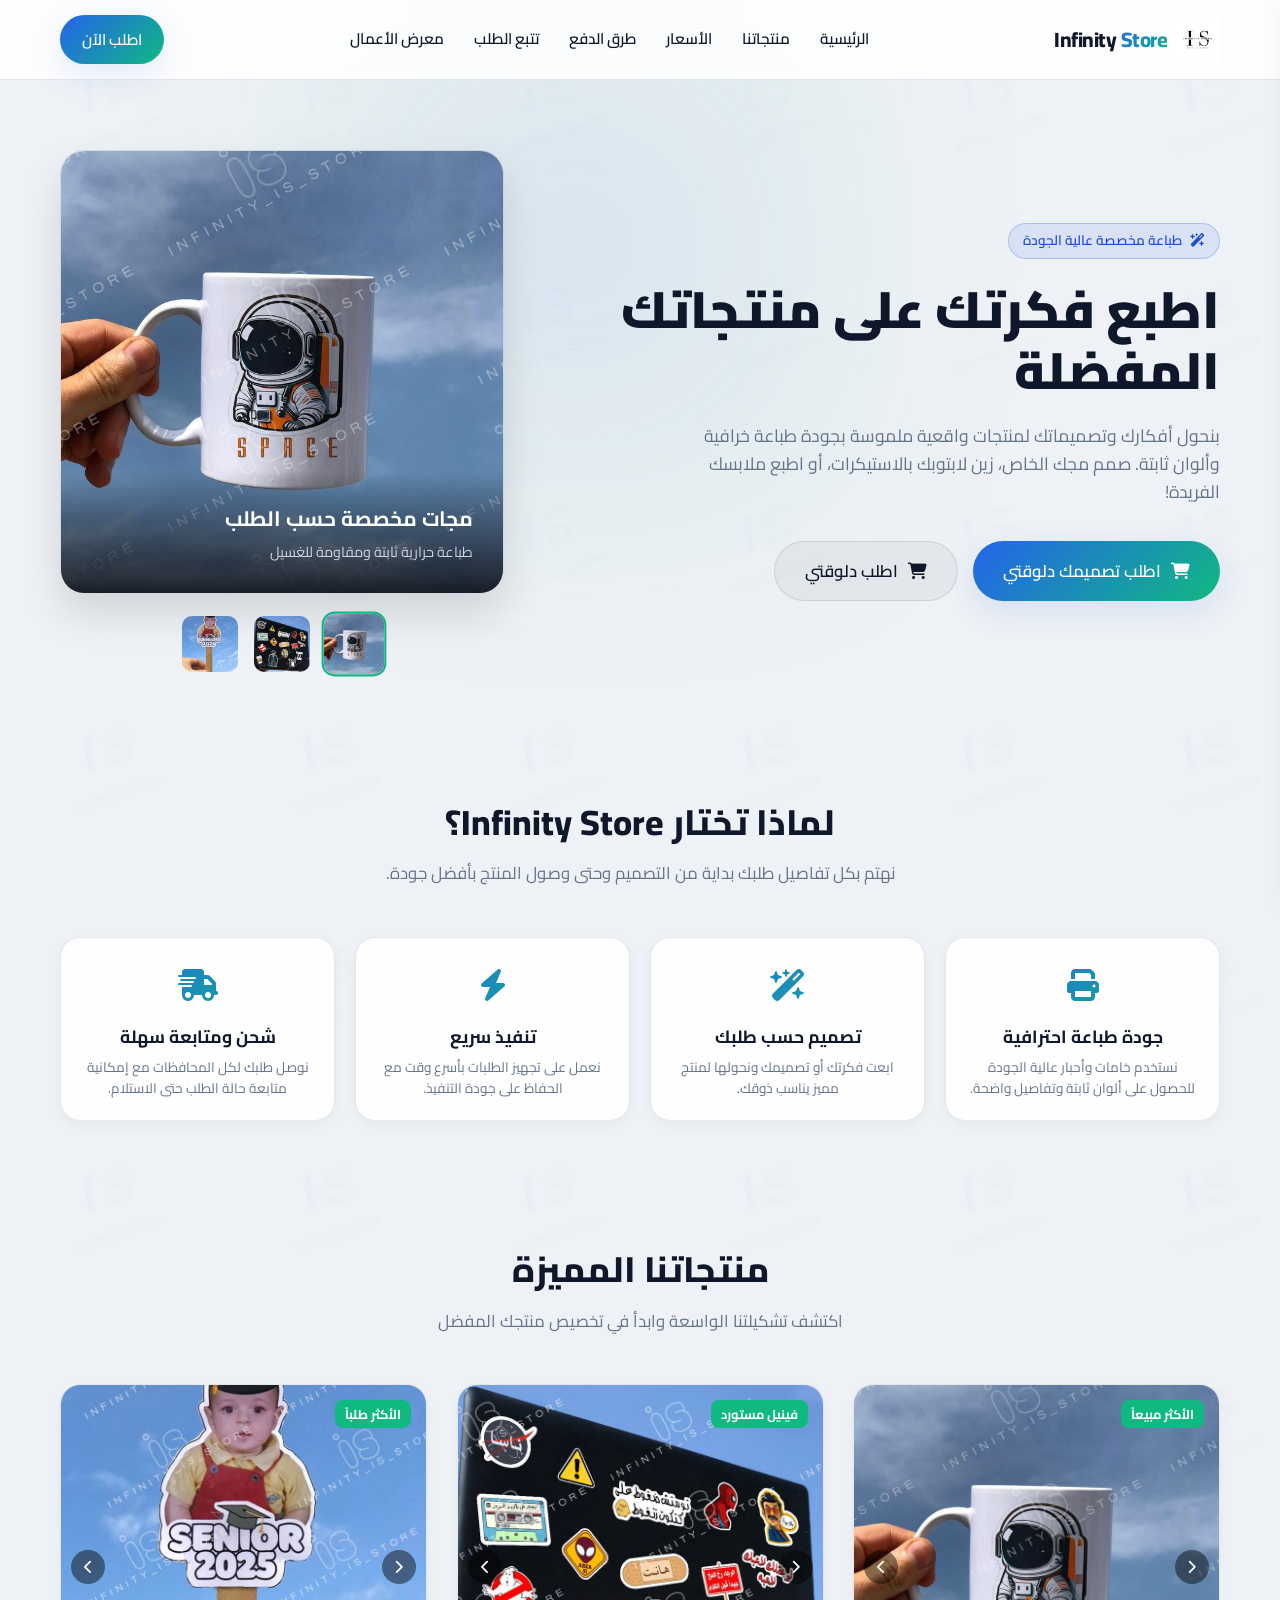
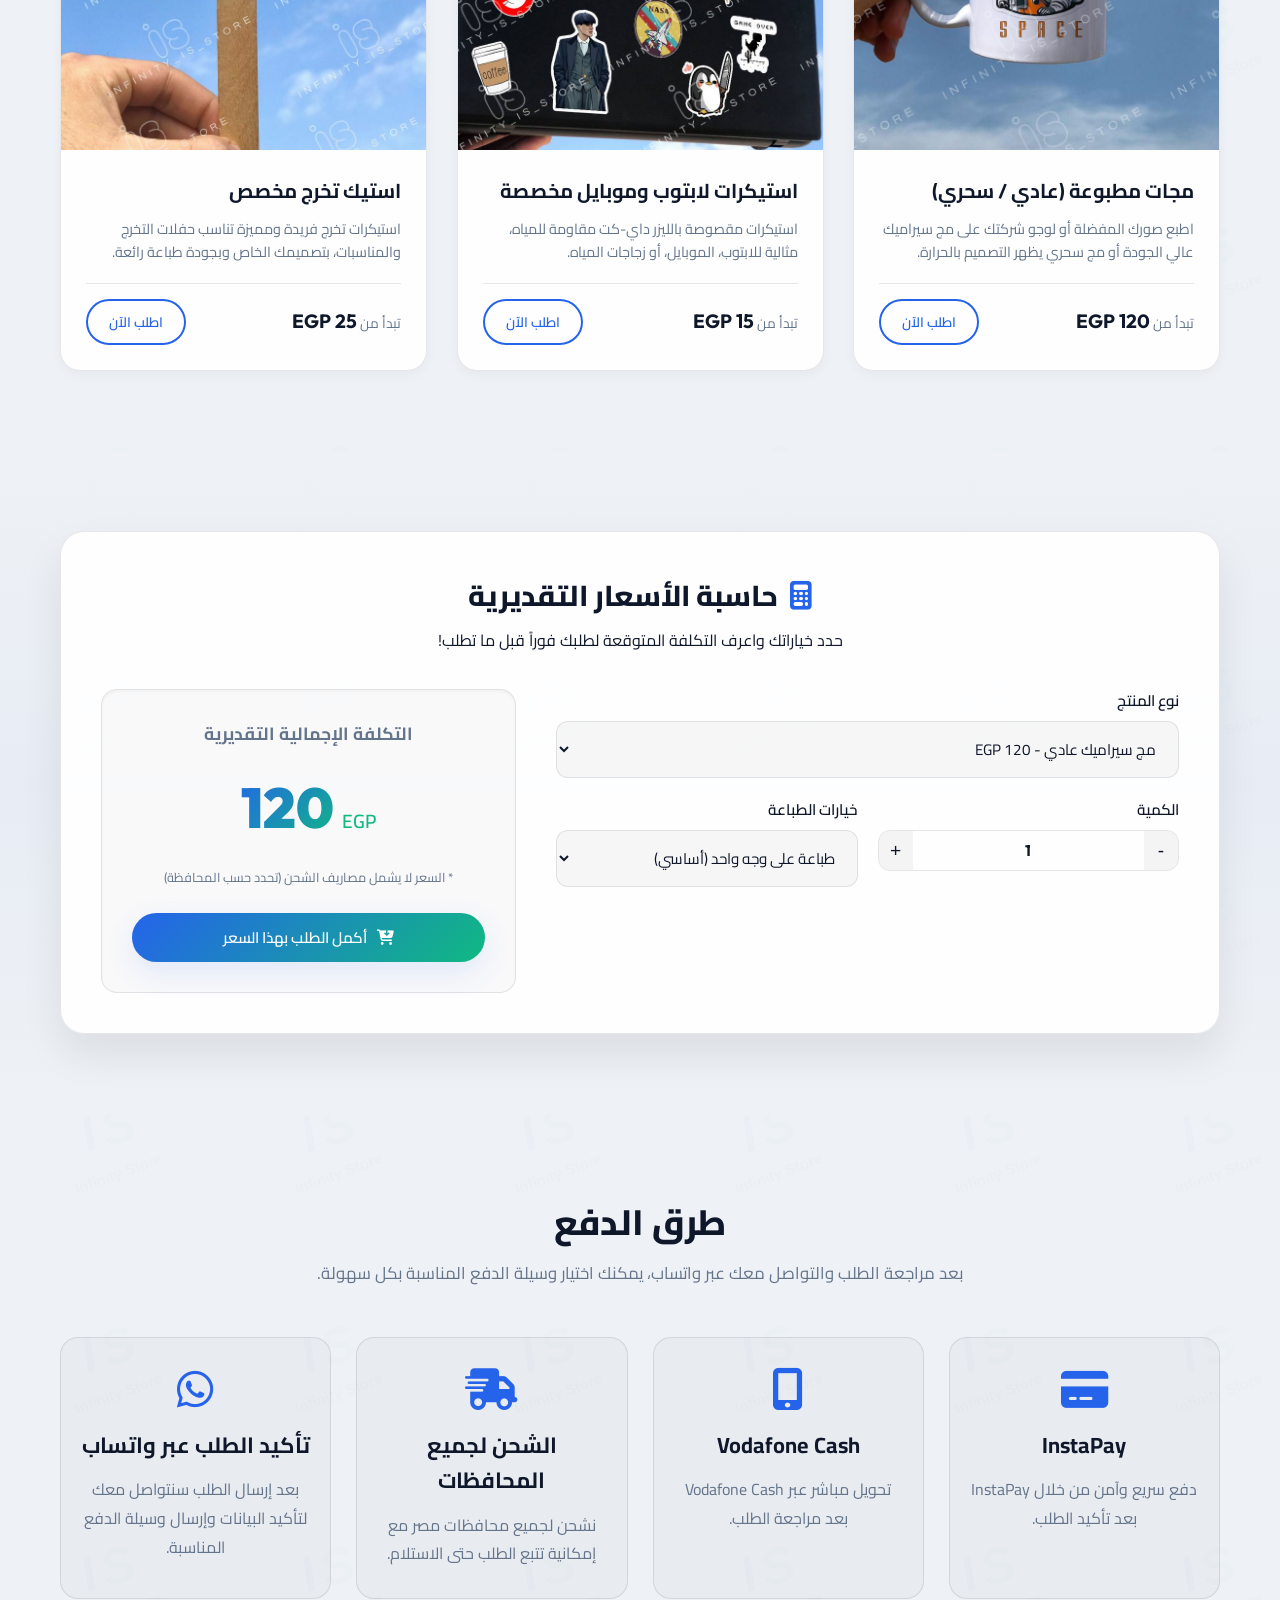
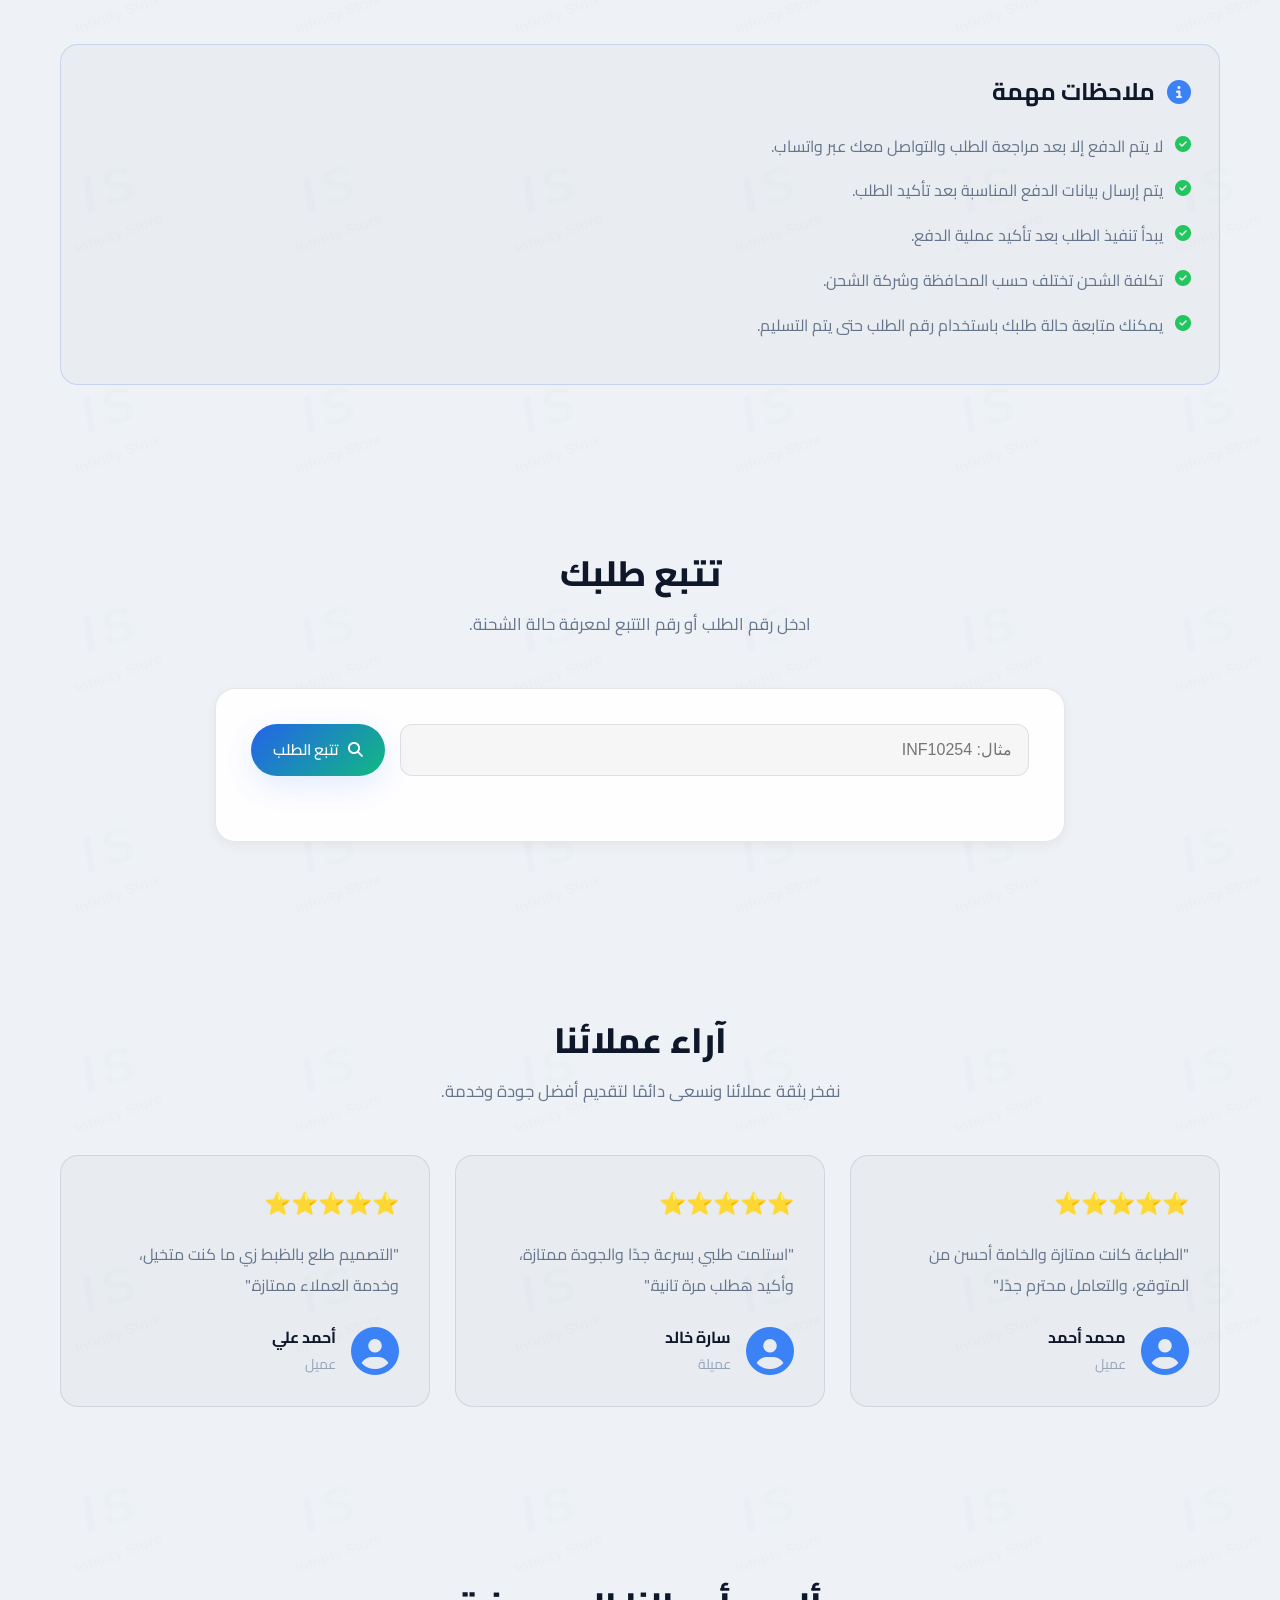
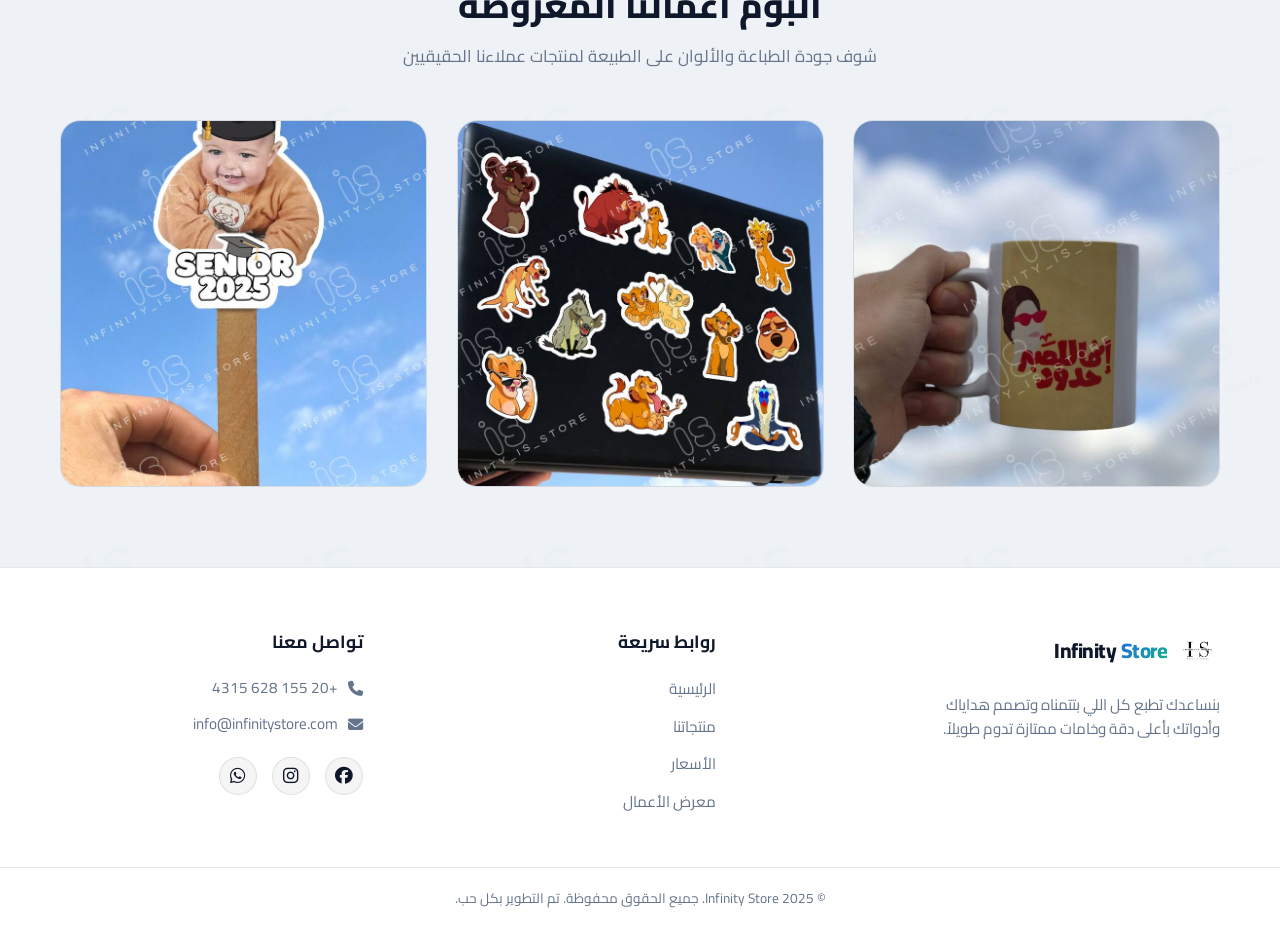
==== commit be84ec5e: "Add files via upload" ====
--- a/index.html
+++ b/index.html
@@ -78,7 +78,7 @@
             </div>
             <div class="hero-image-wrapper">
                 <div class="hero-image-card">
-                    <img src="./assets/products/mug/1.jpg" alt="مجات مطبوعة مخصصة" class="hero-img active" id="heroImage">
+                    <img src="./assets/products/mug/1.jpg" alt="مجات مطبوعة مخصصة" class="hero-img active" id="heroImage" fetchpriority="high">
                     <div class="image-overlay-info">
                         <h4>مجات مخصصة حسب الطلب</h4>
                         <p>طباعة حرارية ثابتة ومقاومة للغسيل</p>
@@ -149,7 +149,7 @@
             <div class="products-grid">
                 <div class="product-card reveal reveal-right" onclick="openProduct('mug')" style="cursor:pointer;">
                     <div class="product-img-holder" data-product="mug">
-                        <img class="product-slide-img" src="./assets/products/mug/1.jpg" alt="مجات سحرية وعادية">
+                        <img loading="lazy" class="product-slide-img" src="./assets/products/mug/1.jpg" alt="مجات سحرية وعادية">
                         <span class="product-badge">الأكثر مبيعاً</span>
                         <button type="button" class="img-nav-btn img-nav-left" data-dir="-1" onclick="event.stopPropagation(); cardChangeImage(this)"><i class="fa-solid fa-chevron-left"></i></button>
                         <button type="button" class="img-nav-btn img-nav-right" data-dir="1" onclick="event.stopPropagation(); cardChangeImage(this)"><i class="fa-solid fa-chevron-right"></i></button>
@@ -165,7 +165,7 @@
                 </div>
                 <div class="product-card reveal" onclick="openProduct('stickers')" style="cursor:pointer;">
                     <div class="product-img-holder" data-product="stickers">
-                        <img class="product-slide-img" src="./assets/products/stickers/1.jpg" alt="استيكرات لابتوب">
+                        <img loading="lazy" class="product-slide-img" src="./assets/products/stickers/1.jpg" alt="استيكرات لابتوب">
                         <span class="product-badge">فينيل مستورد</span>
                         <button type="button" class="img-nav-btn img-nav-left" data-dir="-1" onclick="event.stopPropagation(); cardChangeImage(this)"><i class="fa-solid fa-chevron-left"></i></button>
                         <button type="button" class="img-nav-btn img-nav-right" data-dir="1" onclick="event.stopPropagation(); cardChangeImage(this)"><i class="fa-solid fa-chevron-right"></i></button>
@@ -181,7 +181,7 @@
                 </div>
                 <div class="product-card reveal reveal-left" onclick="openProduct('graduation')" style="cursor:pointer;">
                     <div class="product-img-holder" data-product="graduation">
-                        <img class="product-slide-img" src="./assets/products/graduation/1.jpg" alt="استيك تخرج مخصص">
+                        <img loading="lazy" class="product-slide-img" src="./assets/products/graduation/1.jpg" alt="استيك تخرج مخصص">
                         <span class="product-badge">الأكثر طلباً</span>
                         <button type="button" class="img-nav-btn img-nav-left" data-dir="-1" onclick="event.stopPropagation(); cardChangeImage(this)"><i class="fa-solid fa-chevron-left"></i></button>
                         <button type="button" class="img-nav-btn img-nav-right" data-dir="1" onclick="event.stopPropagation(); cardChangeImage(this)"><i class="fa-solid fa-chevron-right"></i></button>
@@ -387,21 +387,21 @@
             </div>
             <div class="portfolio-grid">
                 <div class="portfolio-item reveal reveal-right">
-                    <img src="./assets/products/mug/2.jpg" alt="تصميم مج مخصص">
+                    <img loading="lazy" src="./assets/products/mug/2.jpg" alt="تصميم مج مخصص">
                     <div class="portfolio-overlay">
                         <h4>مج تذكار للأصدقاء</h4>
                         <span>تصميم واقعي ديجيتال</span>
                     </div>
                 </div>
                 <div class="portfolio-item reveal">
-                    <img src="./assets/products/stickers/2.jpg" alt="استيكرات لابتوب مطبوعة">
+                    <img loading="lazy" src="./assets/products/stickers/2.jpg" alt="استيكرات لابتوب مطبوعة">
                     <div class="portfolio-overlay">
                         <h4>اكتر من مجموعة استيكرات لاب توب</h4>
                         <span>مقاومة للمياه والرطوبة</span>
                     </div>
                 </div>
                 <div class="portfolio-item reveal reveal-left">
-                    <img src="./assets/products/graduation/2.jpg" alt="استيك تخرج مخصص">
+                    <img loading="lazy" src="./assets/products/graduation/2.jpg" alt="استيك تخرج مخصص">
                     <div class="portfolio-overlay">
                         <h4>استيك تخرج مميز</h4>
                         <span>تصميمك الخاص بجودة طباعة عالية</span>
@@ -417,7 +417,7 @@
         <div class="container footer-grid">
             <div class="footer-info">
                 <a href="#" class="logo">
-                    <img src="./assets/logo-white.png" alt="Infinity Store" class="logo-img">
+                    <img loading="lazy" src="./assets/logo-white.png" alt="Infinity Store" class="logo-img">
                     <span class="logo-text">Infinity <span class="accent-text">Store</span></span>
                 </a>
                 <p>بنساعدك تطبع كل اللي بتتمناه وتصمم هداياك وأدواتك بأعلى دقة وخامات ممتازة تدوم طويلاً.</p>
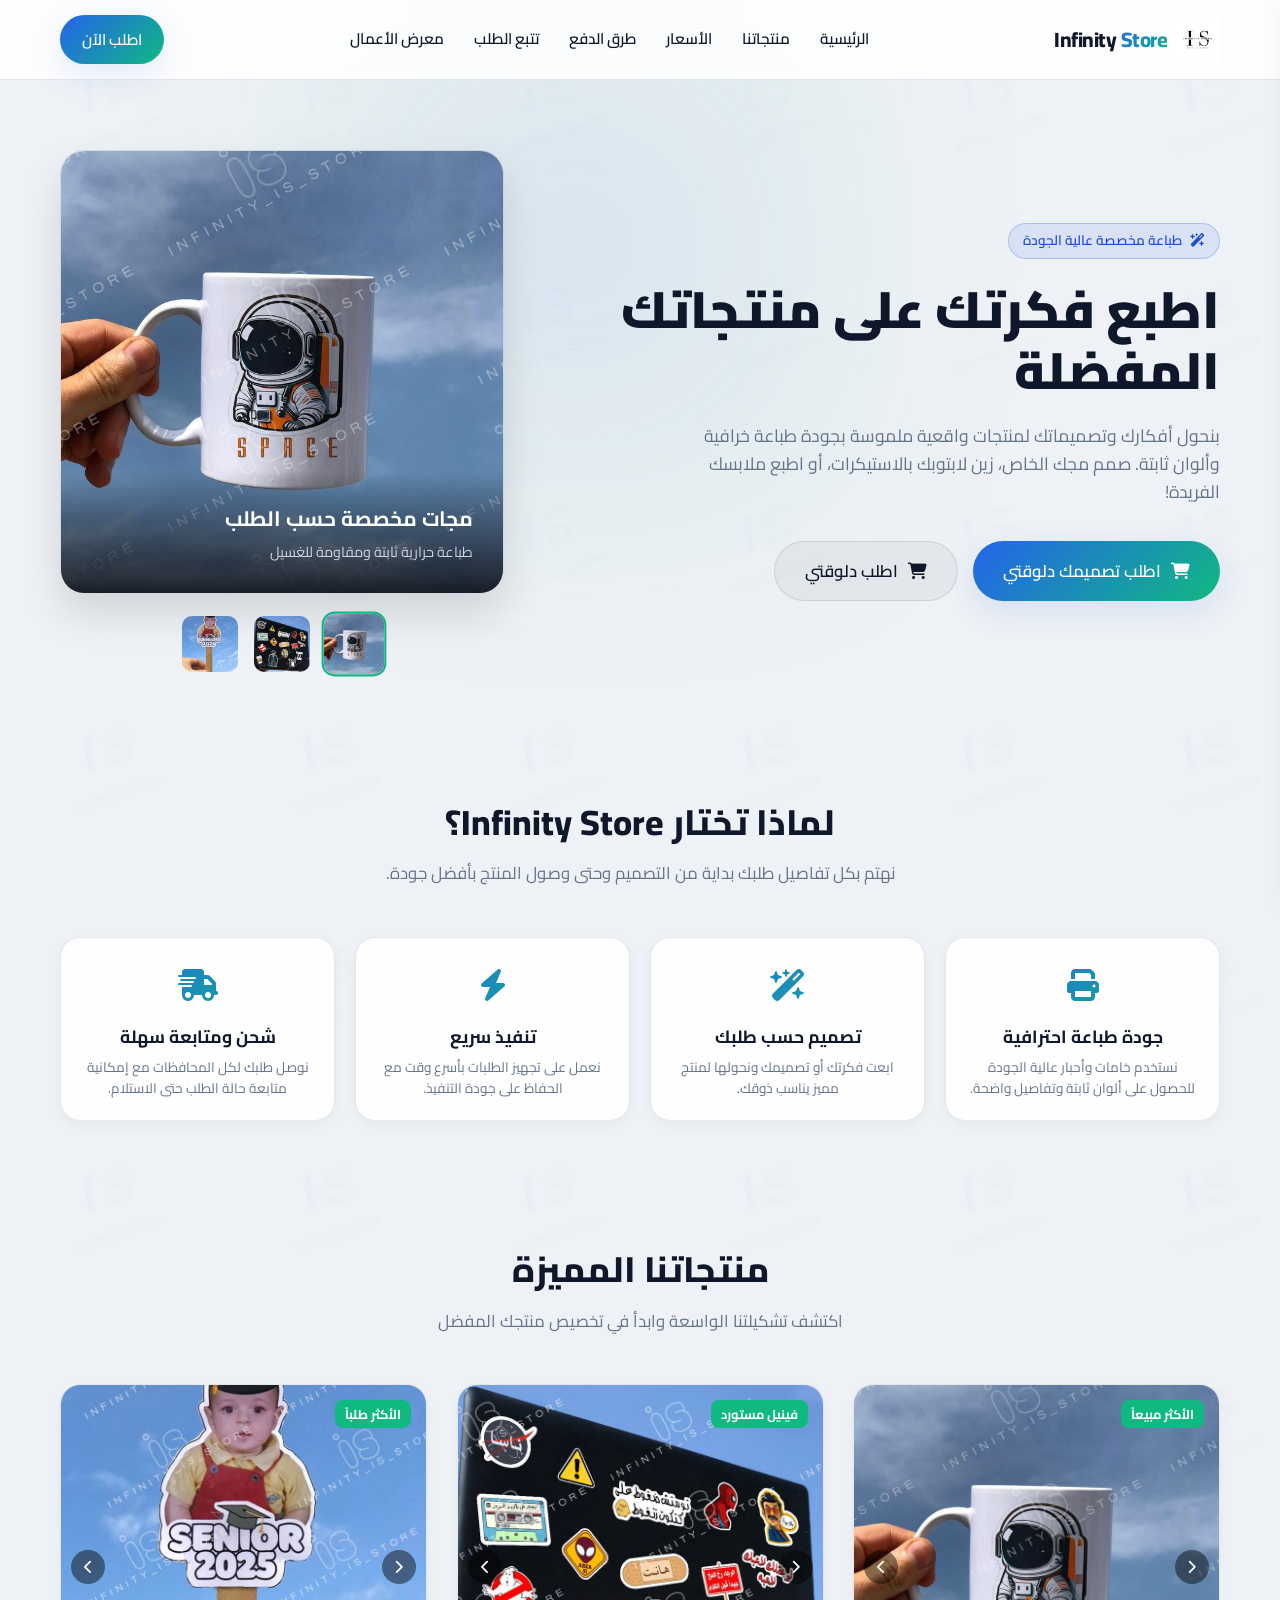
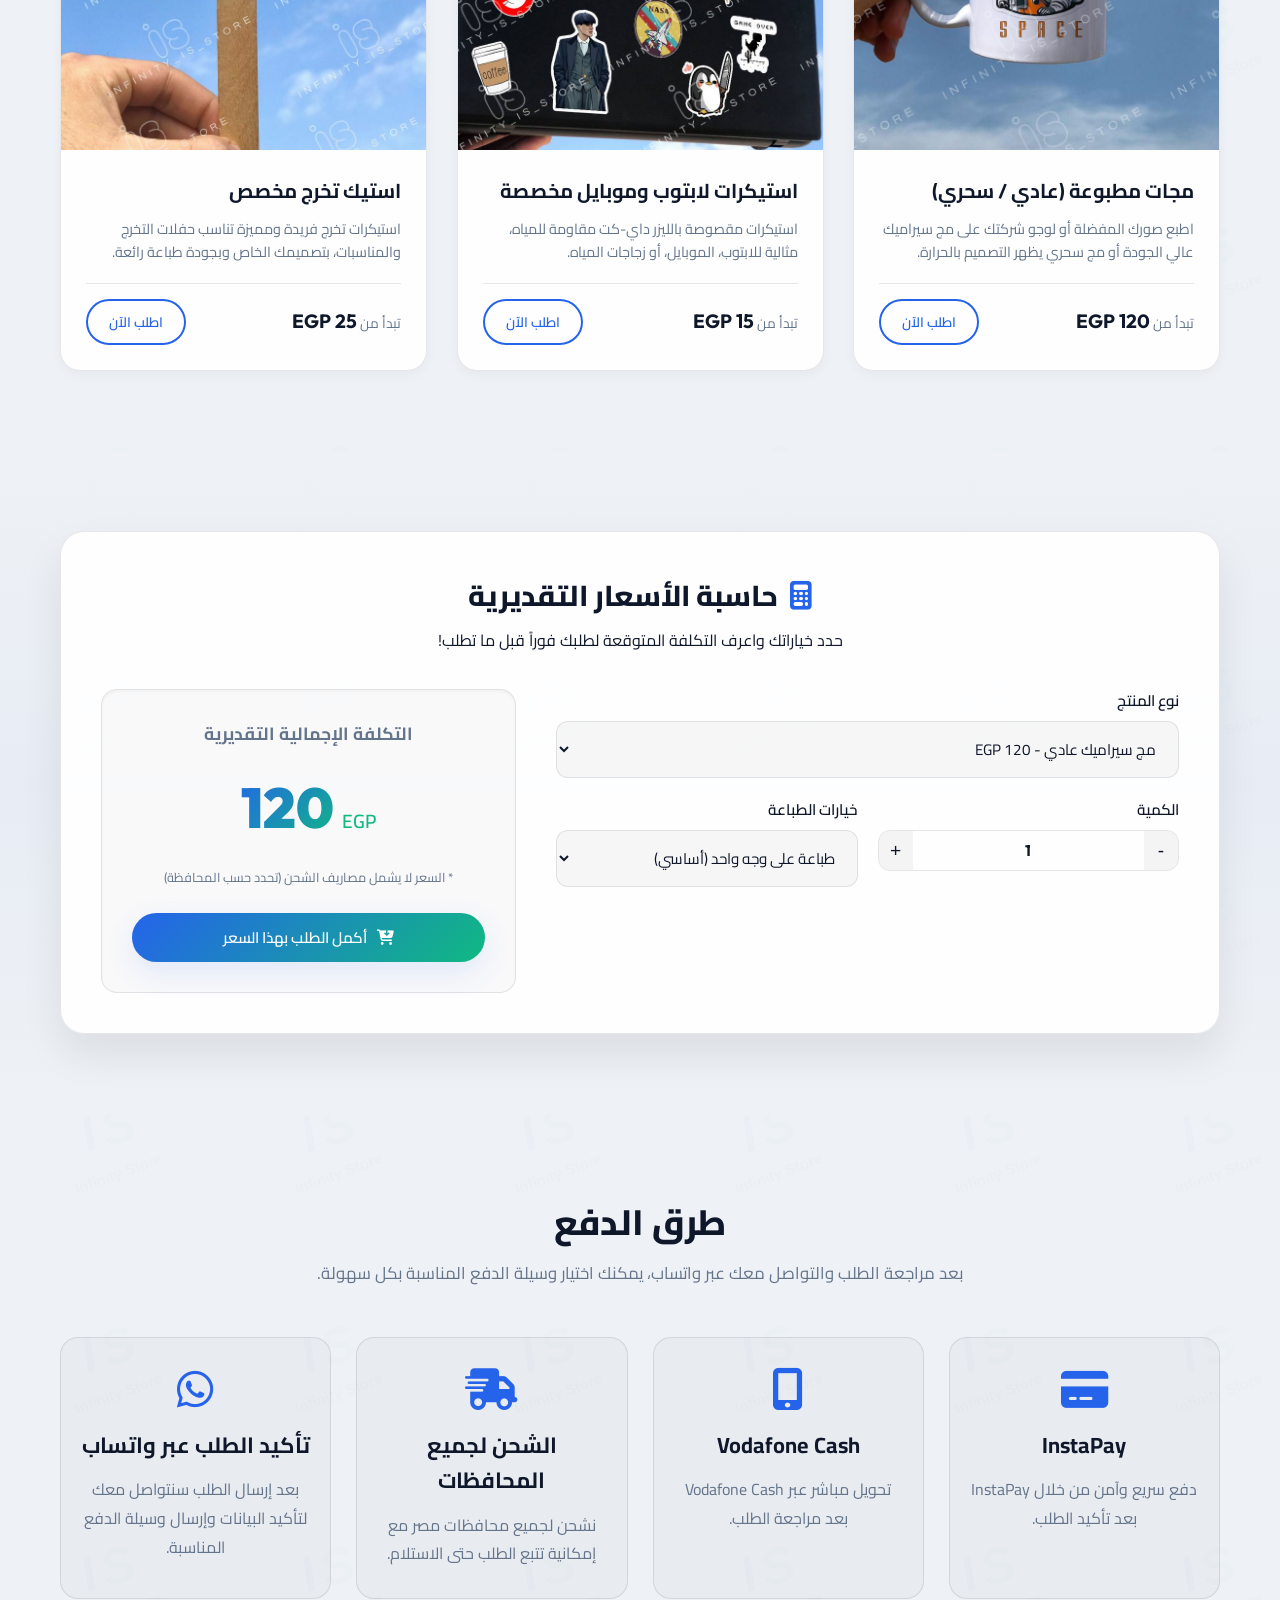
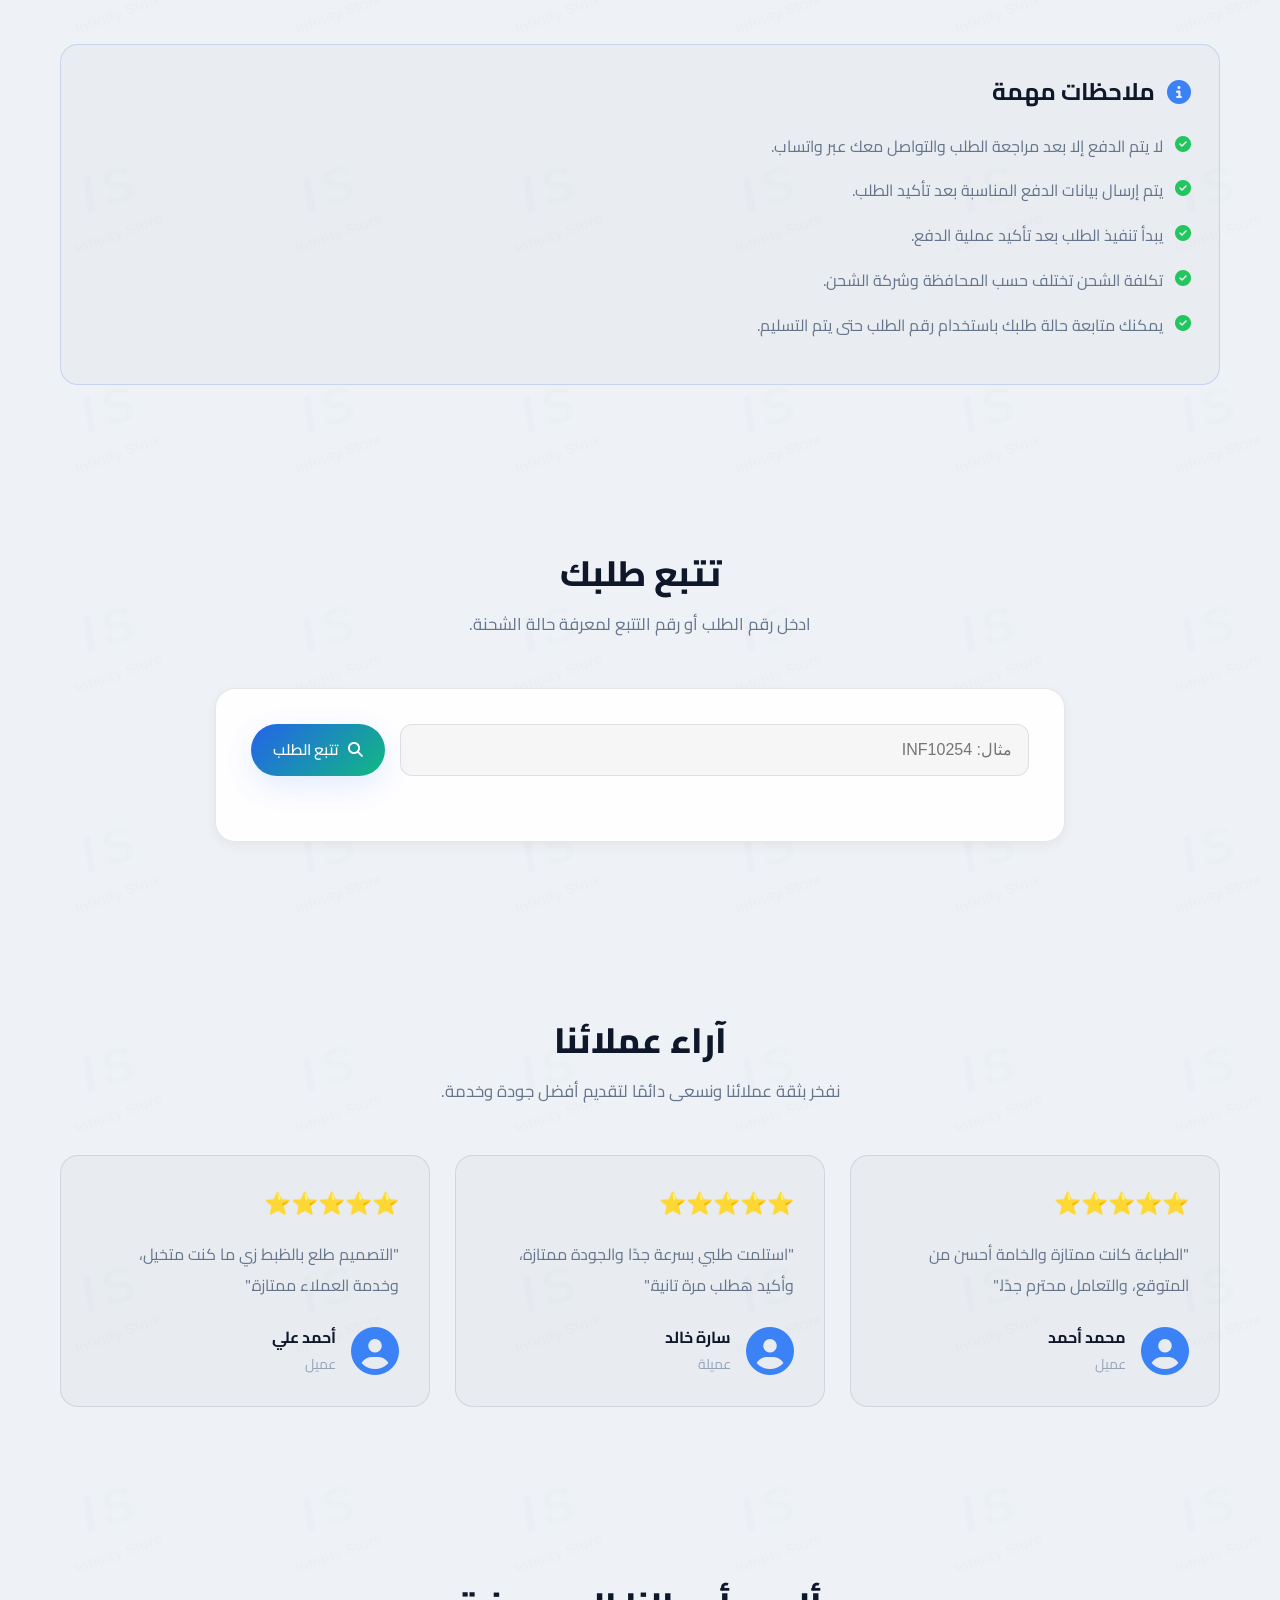
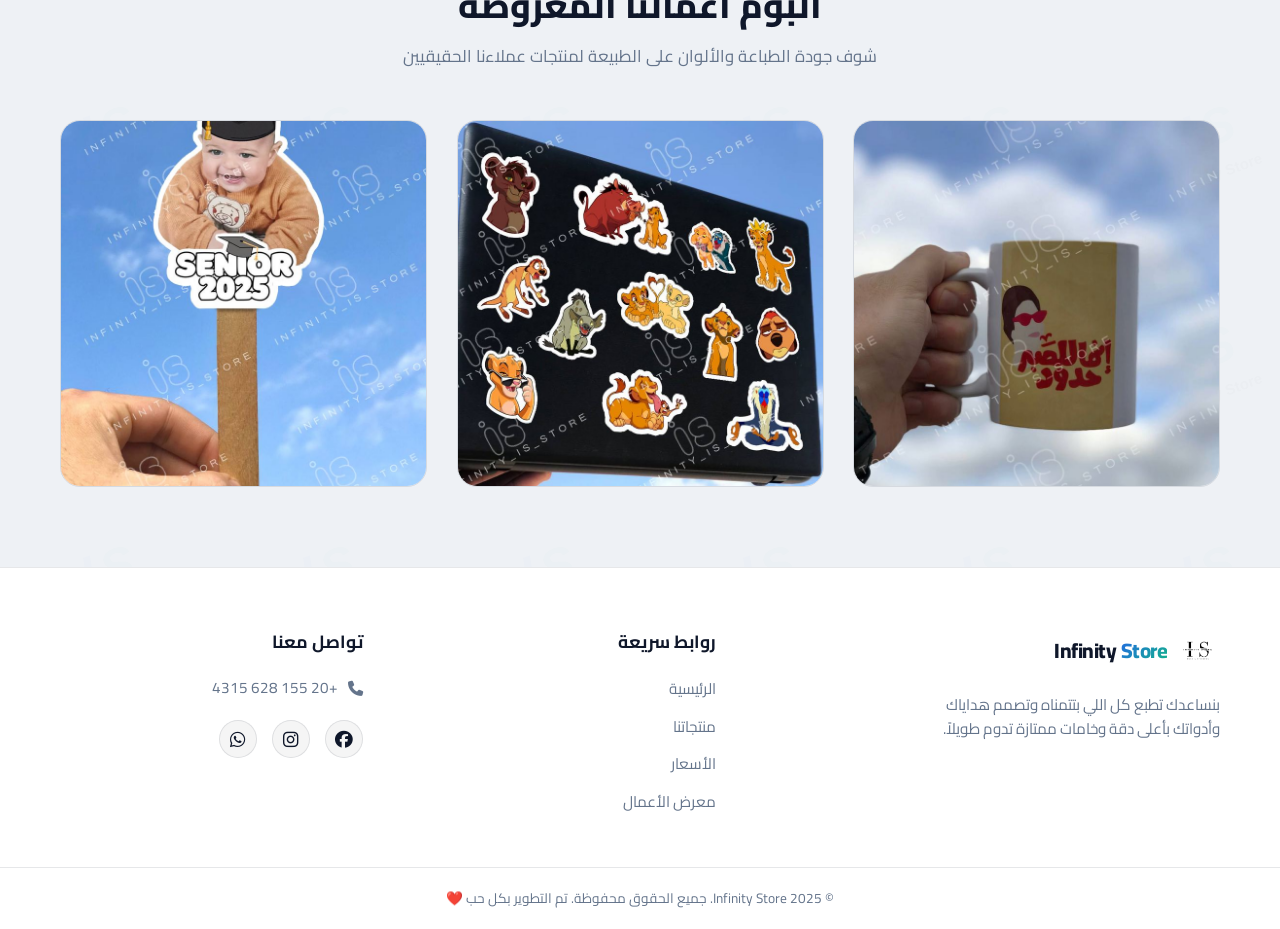
==== commit 943d5dc9: "Add files via upload" ====
--- a/index.html
+++ b/index.html
@@ -434,7 +434,6 @@
             <div class="footer-contact">
                 <h4>تواصل معنا</h4>
                 <p><i class="fa-solid fa-phone"></i> +20 155 628 4315</p>
-                <p><i class="fa-solid fa-envelope"></i> info@infinitystore.com</p>
                 <div class="social-icons">
                     <a href="https://www.facebook.com/people/Infinity-Store/61573269805230/?mibextid=wwXIfr&rdid=QBPnZZZNTei2mQRO&share_url=https%3A%2F%2Fwww.facebook.com%2Fshare%2F195Dedjpvt%2F%3Fmibextid%3DwwXIfr" target="_blank" rel="noopener noreferrer"><i class="fa-brands fa-facebook"></i></a>
                     <a href="https://www.instagram.com/infinity_is_store?igsh=amQ5bDNxMHlsd3Az" target="_blank" rel="noopener noreferrer"><i class="fa-brands fa-instagram"></i></a>
@@ -443,7 +442,7 @@
             </div>
         </div>
         <div class="footer-bottom">
-            <p>&copy; 2025 Infinity Store. جميع الحقوق محفوظة. تم التطوير بكل حب.</p>
+            <p>&copy; 2025 Infinity Store. جميع الحقوق محفوظة. تم التطوير بكل حب ❤️</p>
         </div>
     </footer>
 
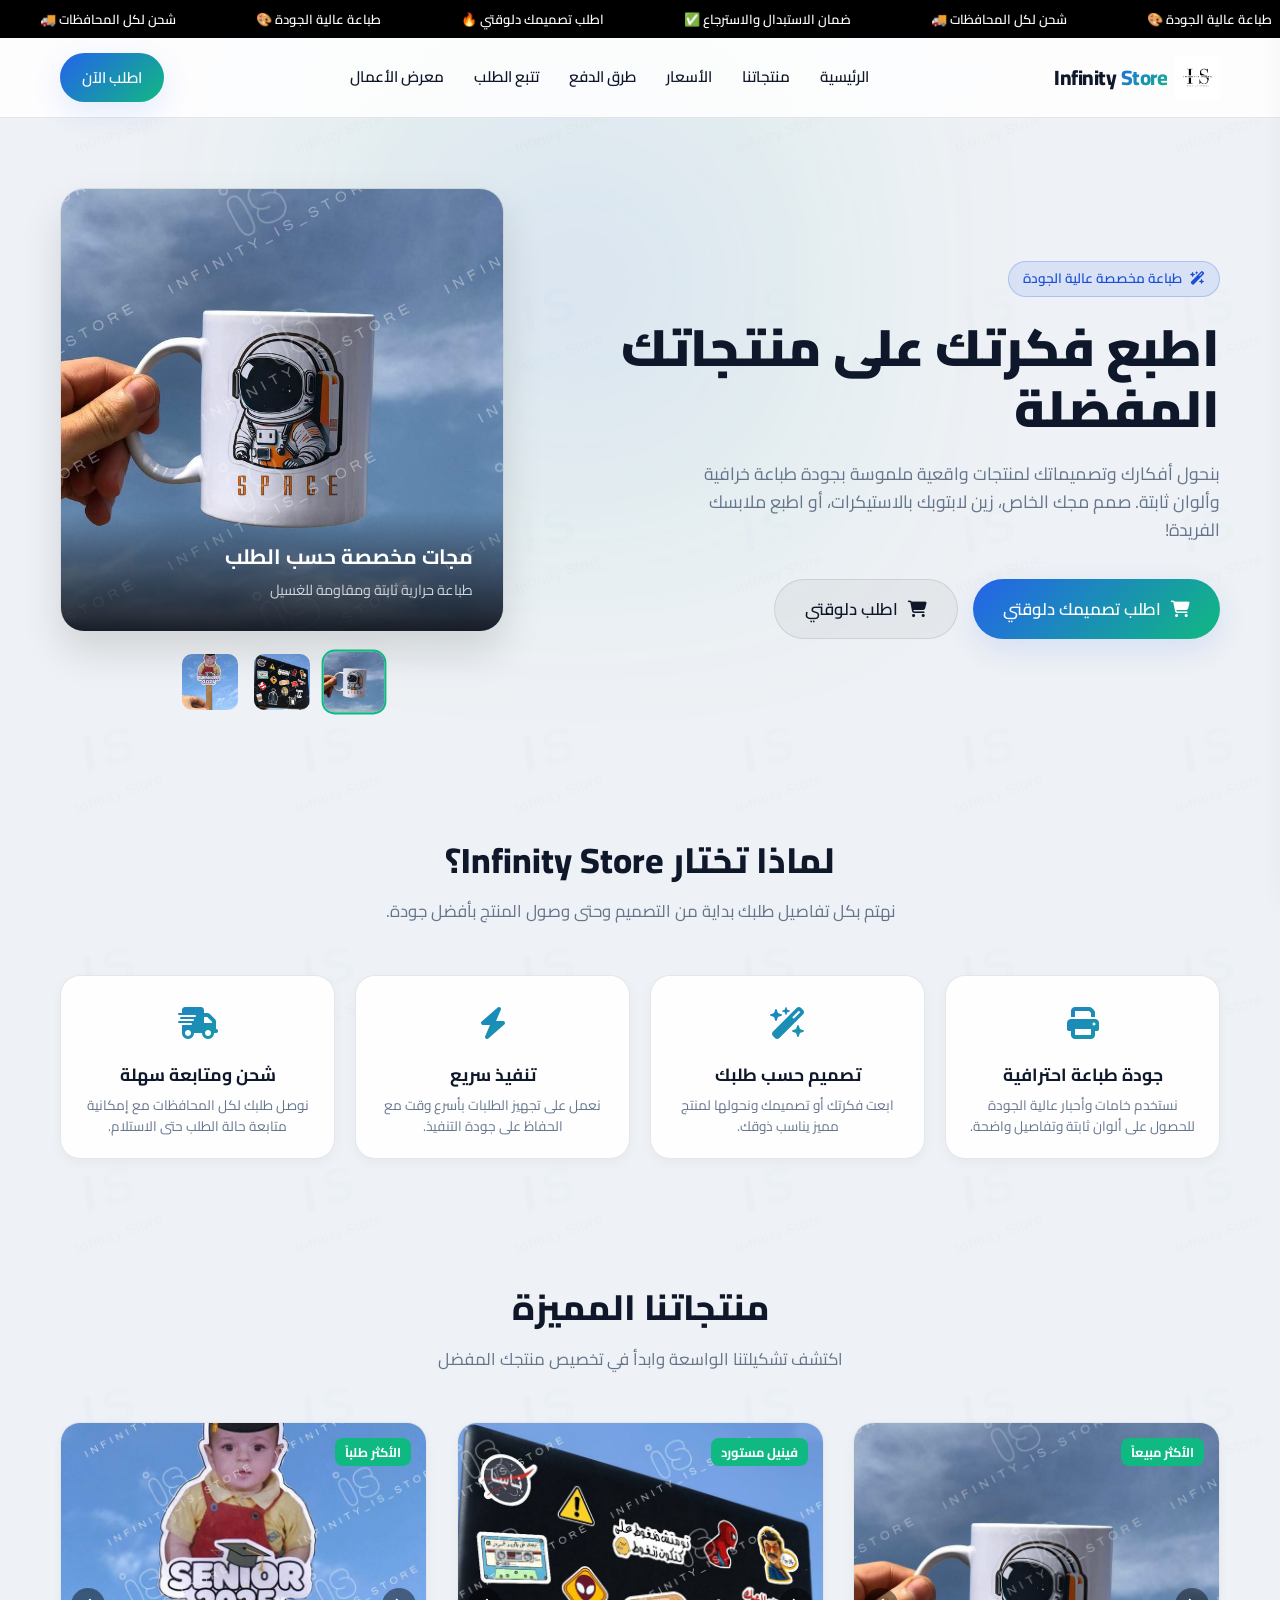
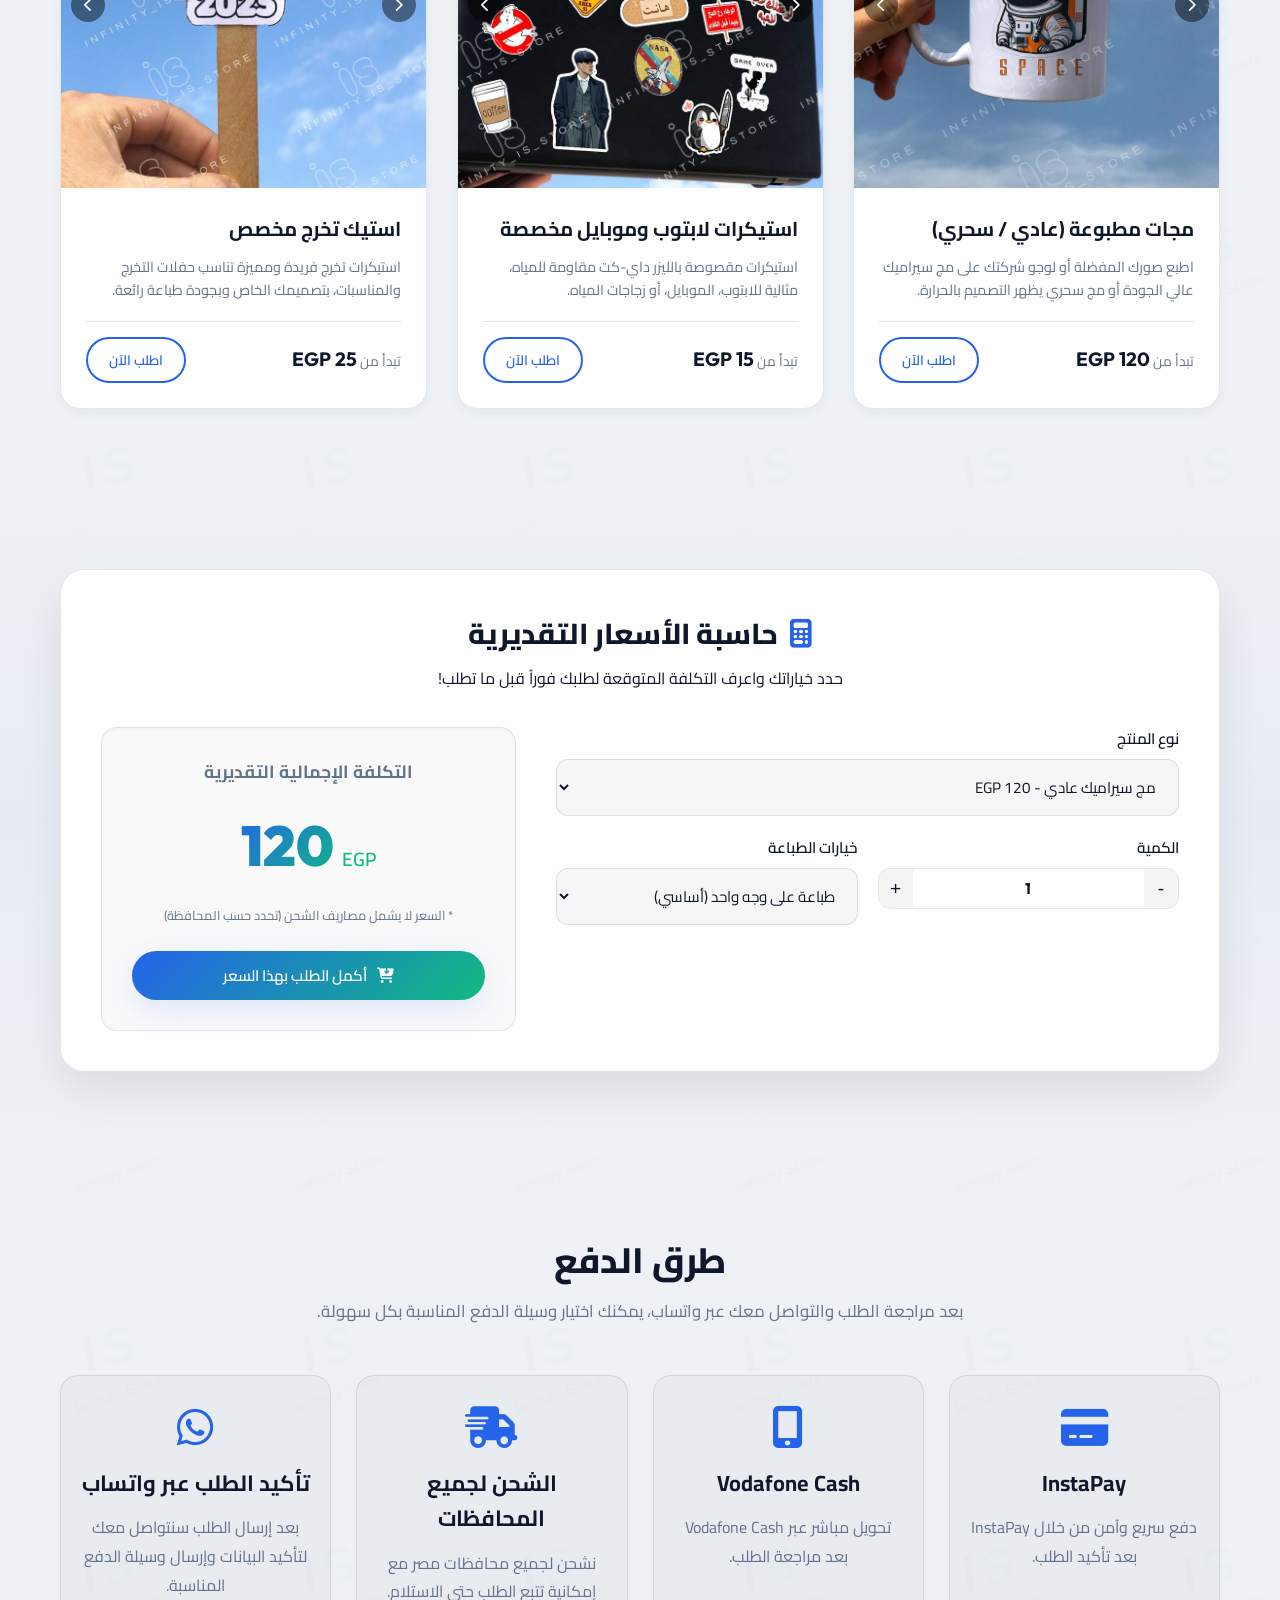
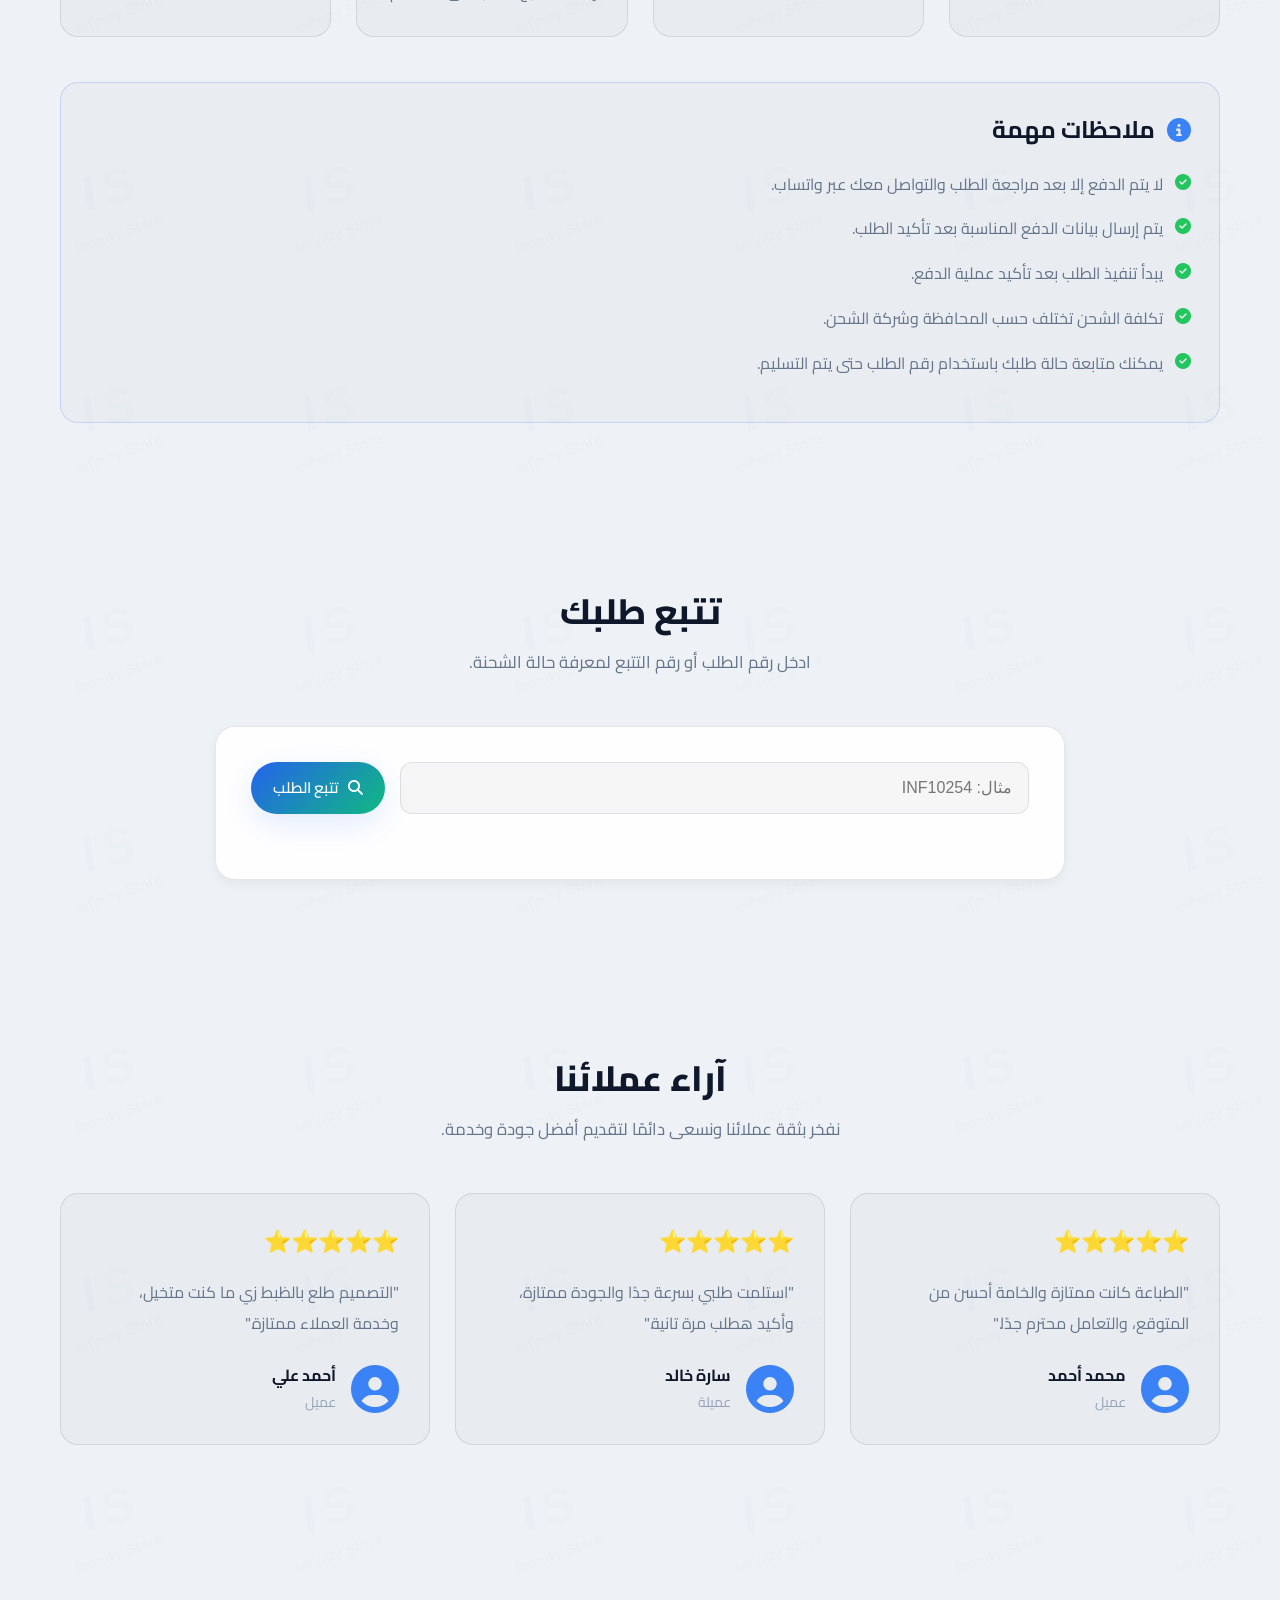
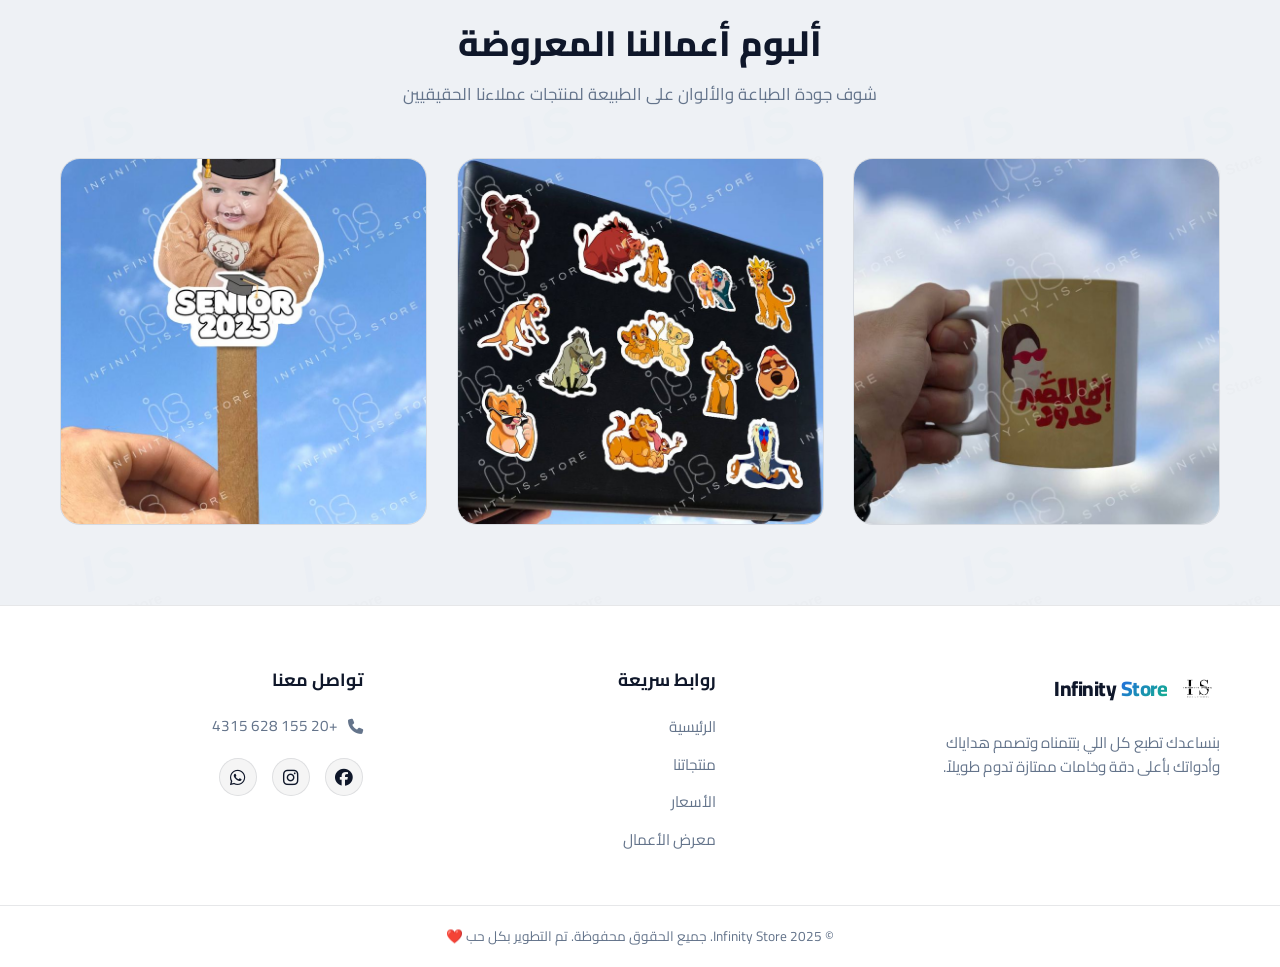
==== commit 7034290b: "Add files via upload" ====
--- a/index.html
+++ b/index.html
@@ -23,6 +23,25 @@
 </head>
 <body>
 
+    <!-- Announcement Bar -->
+    <div class="announcement-bar" id="announcementBar">
+        <div class="announcement-track">
+            <div class="announcement-group">
+                <span>🚚 شحن لكل المحافظات</span>
+                <span>🎨 طباعة عالية الجودة</span>
+                <span>🔥 اطلب تصميمك دلوقتي</span>
+                <span>✅ ضمان الاستبدال والاسترجاع</span>
+            </div>
+            <div class="announcement-group" aria-hidden="true">
+                <span>🚚 شحن لكل المحافظات</span>
+                <span>🎨 طباعة عالية الجودة</span>
+                <span>🔥 اطلب تصميمك دلوقتي</span>
+                <span>✅ ضمان الاستبدال والاسترجاع</span>
+            </div>
+        </div>
+    </div>
+
+
     <!-- Navigation Bar -->
     <header class="navbar">
         <div class="container navbar-container">
--- a/style.css
+++ b/style.css
@@ -2256,3 +2256,54 @@
 .order-now-cta:hover {
     box-shadow: 0 10px 30px rgba(16, 185, 129, 0.4);
 }
+
+/* ===========================
+   Announcement Bar (Marquee)
+=========================== */
+:root {
+    --bar-h: 38px;
+}
+
+.announcement-bar {
+    position: relative;
+    z-index: 101;
+    height: var(--bar-h);
+    background: #000;
+    color: #fff;
+    overflow: hidden;
+    white-space: nowrap;
+    display: flex;
+    align-items: center;
+    font-size: 13px;
+    font-weight: 600;
+    direction: ltr;
+}
+
+.announcement-track {
+    display: flex;
+    width: max-content;
+    animation: announcement-marquee 25s linear infinite;
+}
+
+.announcement-group {
+    display: flex;
+    flex-shrink: 0;
+}
+
+.announcement-group span {
+    padding: 0 40px;
+}
+
+.announcement-bar:hover .announcement-track {
+    animation-play-state: paused;
+}
+
+@keyframes announcement-marquee {
+    from { transform: translateX(0); }
+    to   { transform: translateX(-50%); }
+}
+
+/* الـ navbar ينزل تحت الشريط ويطلع لفوق لما الشريط يختفي بالسكرول */
+.navbar {
+    top: var(--bar-h, 0px);
+}
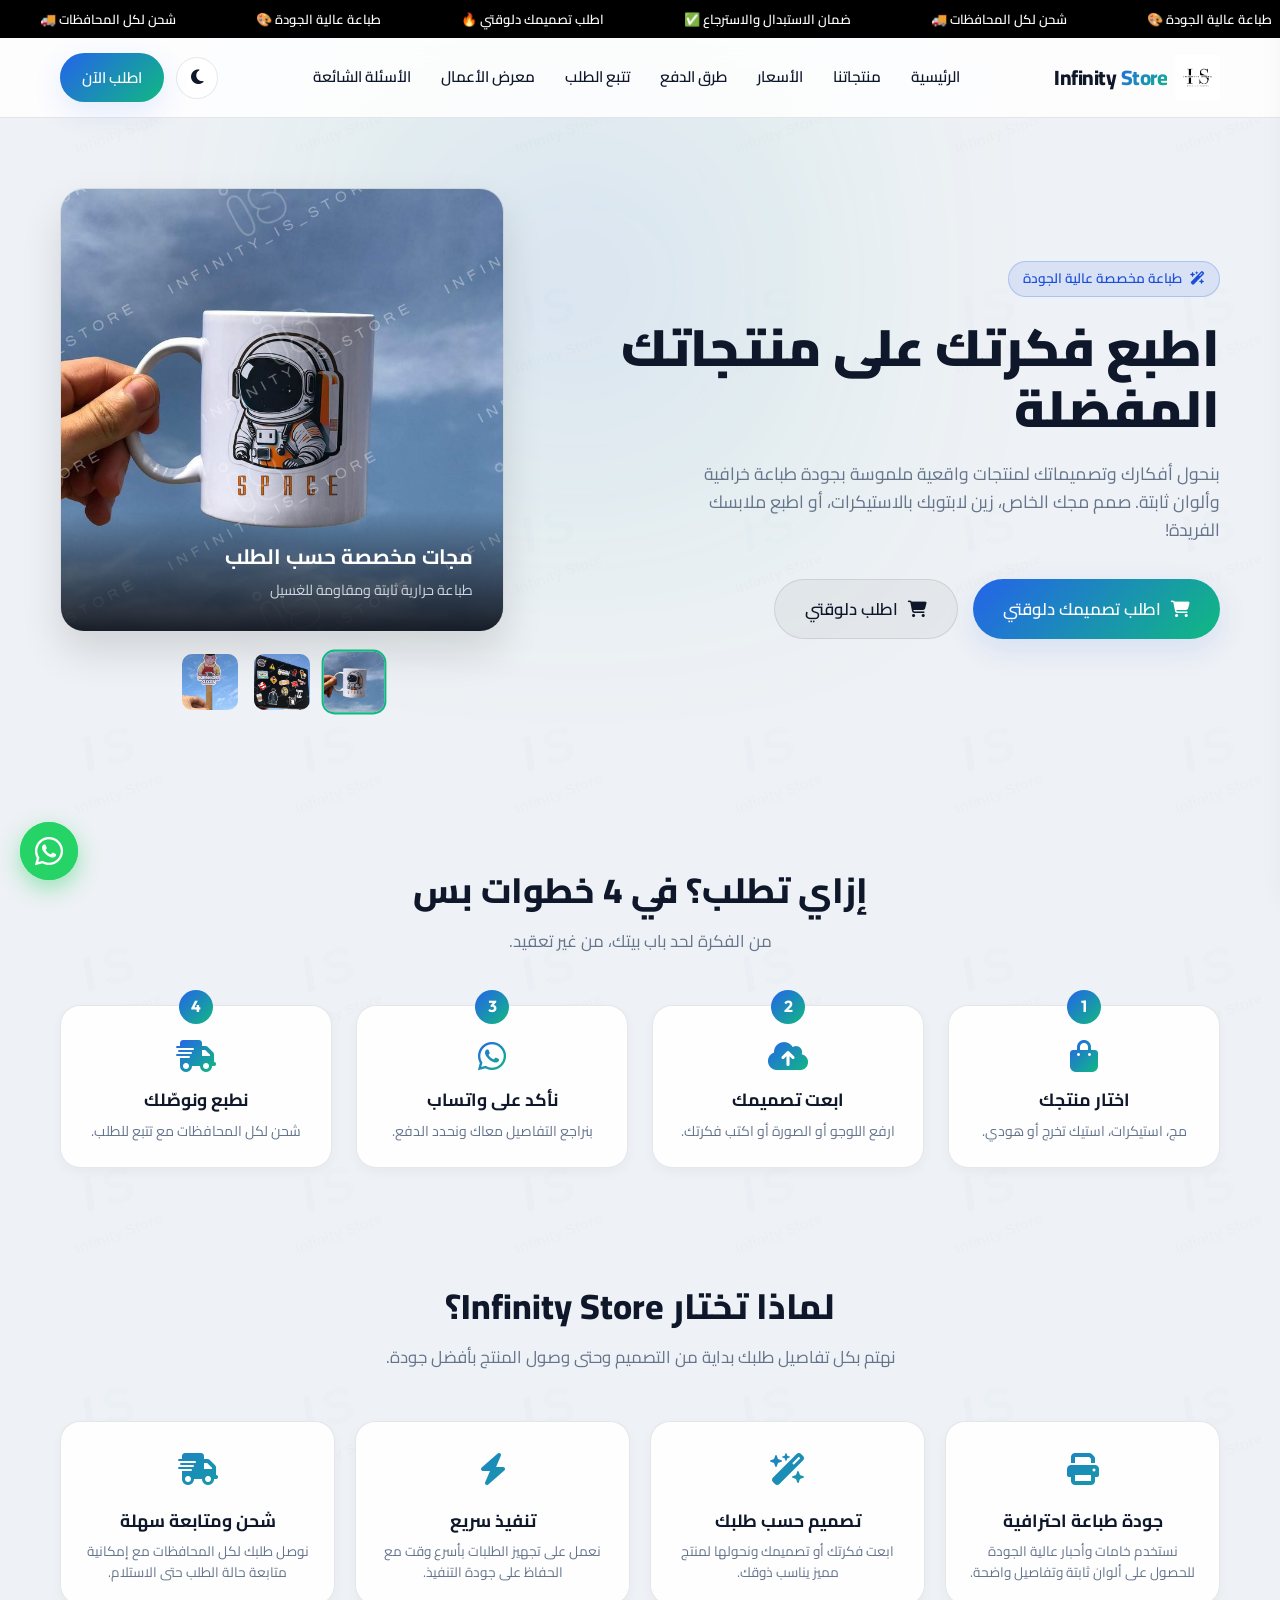
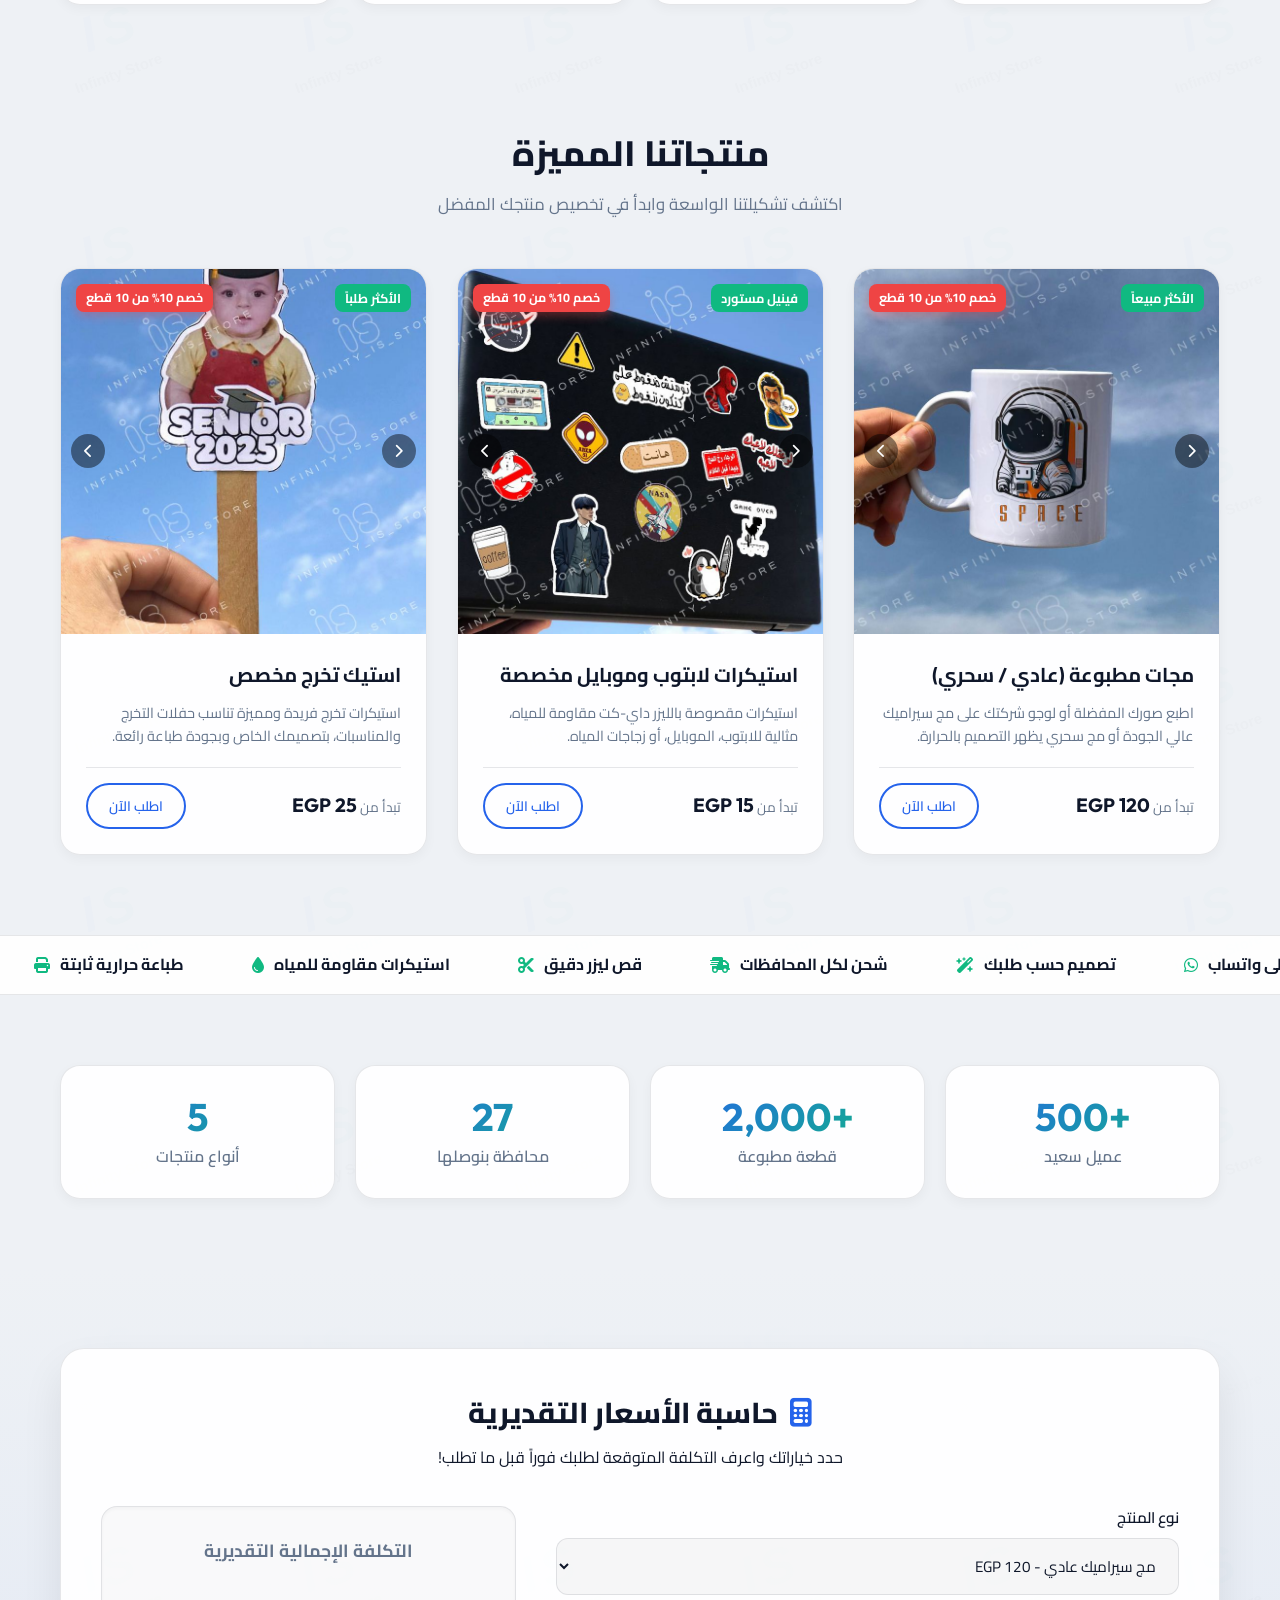
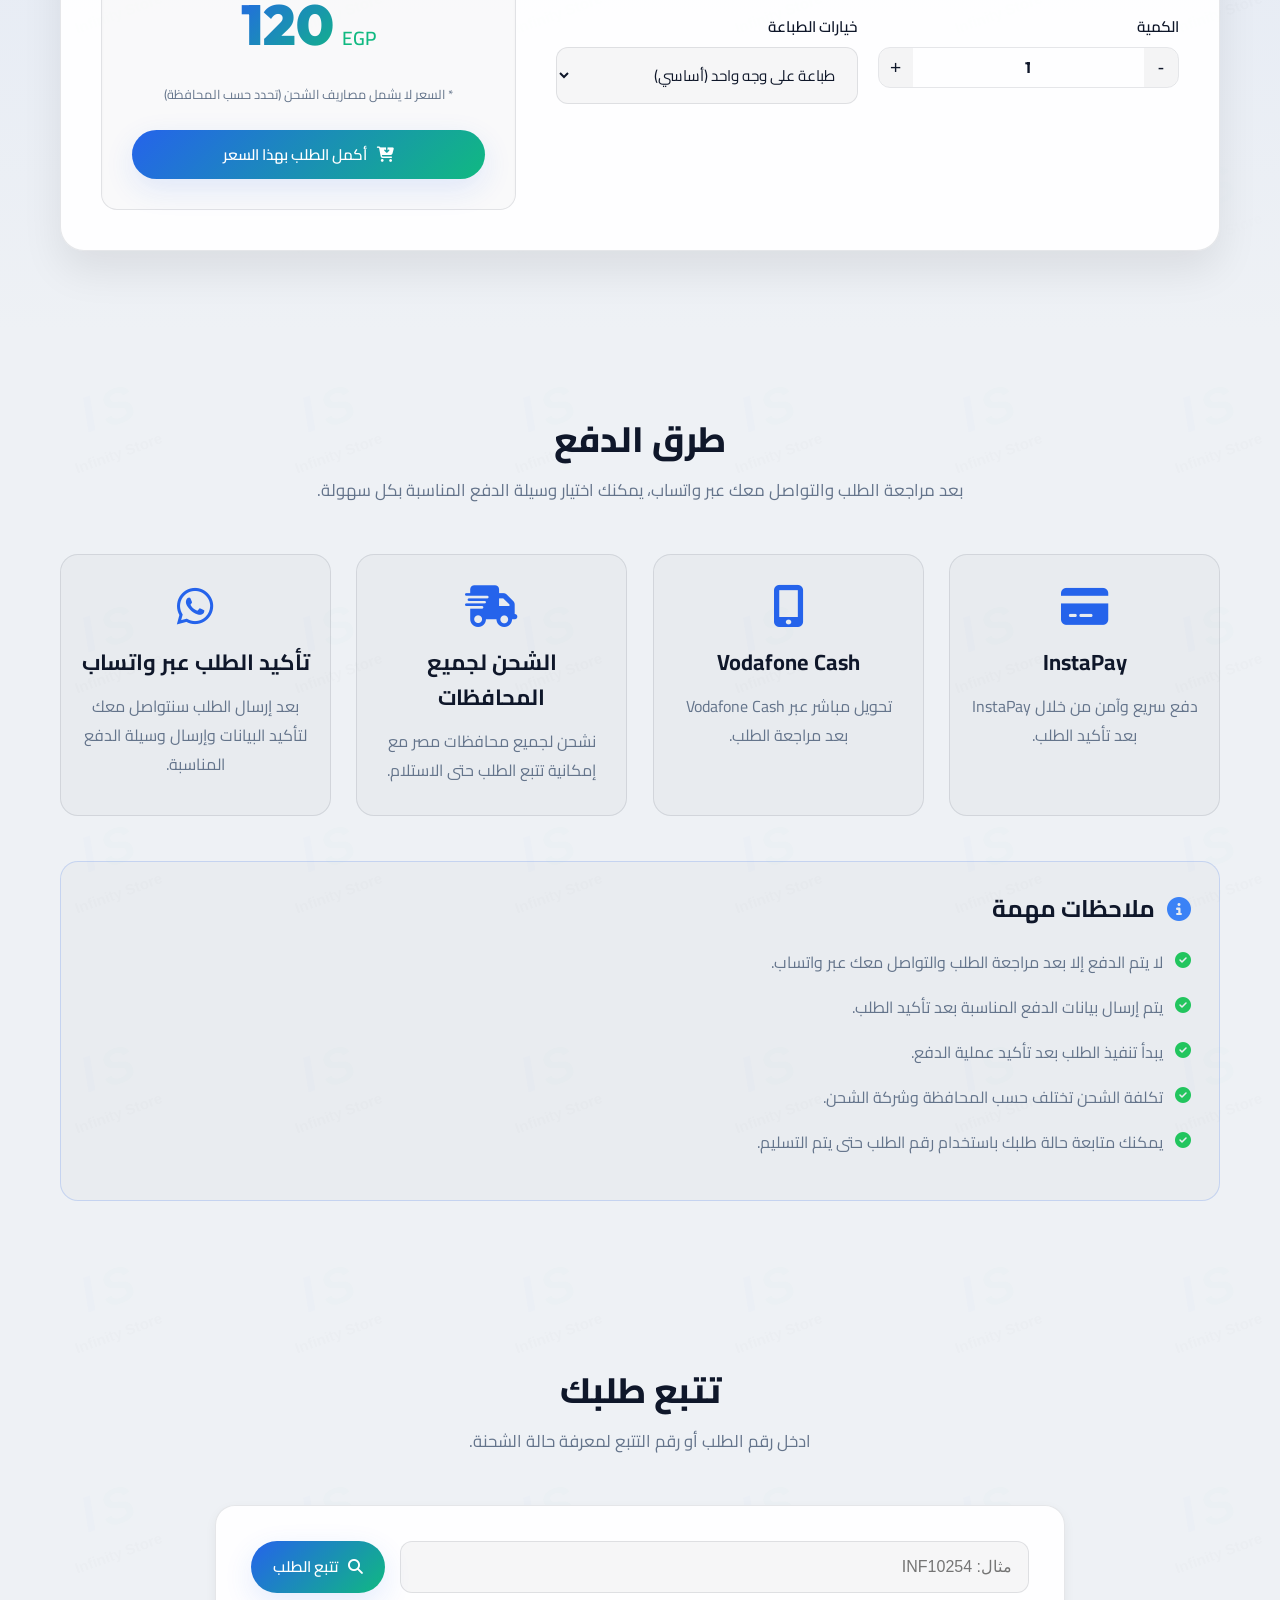
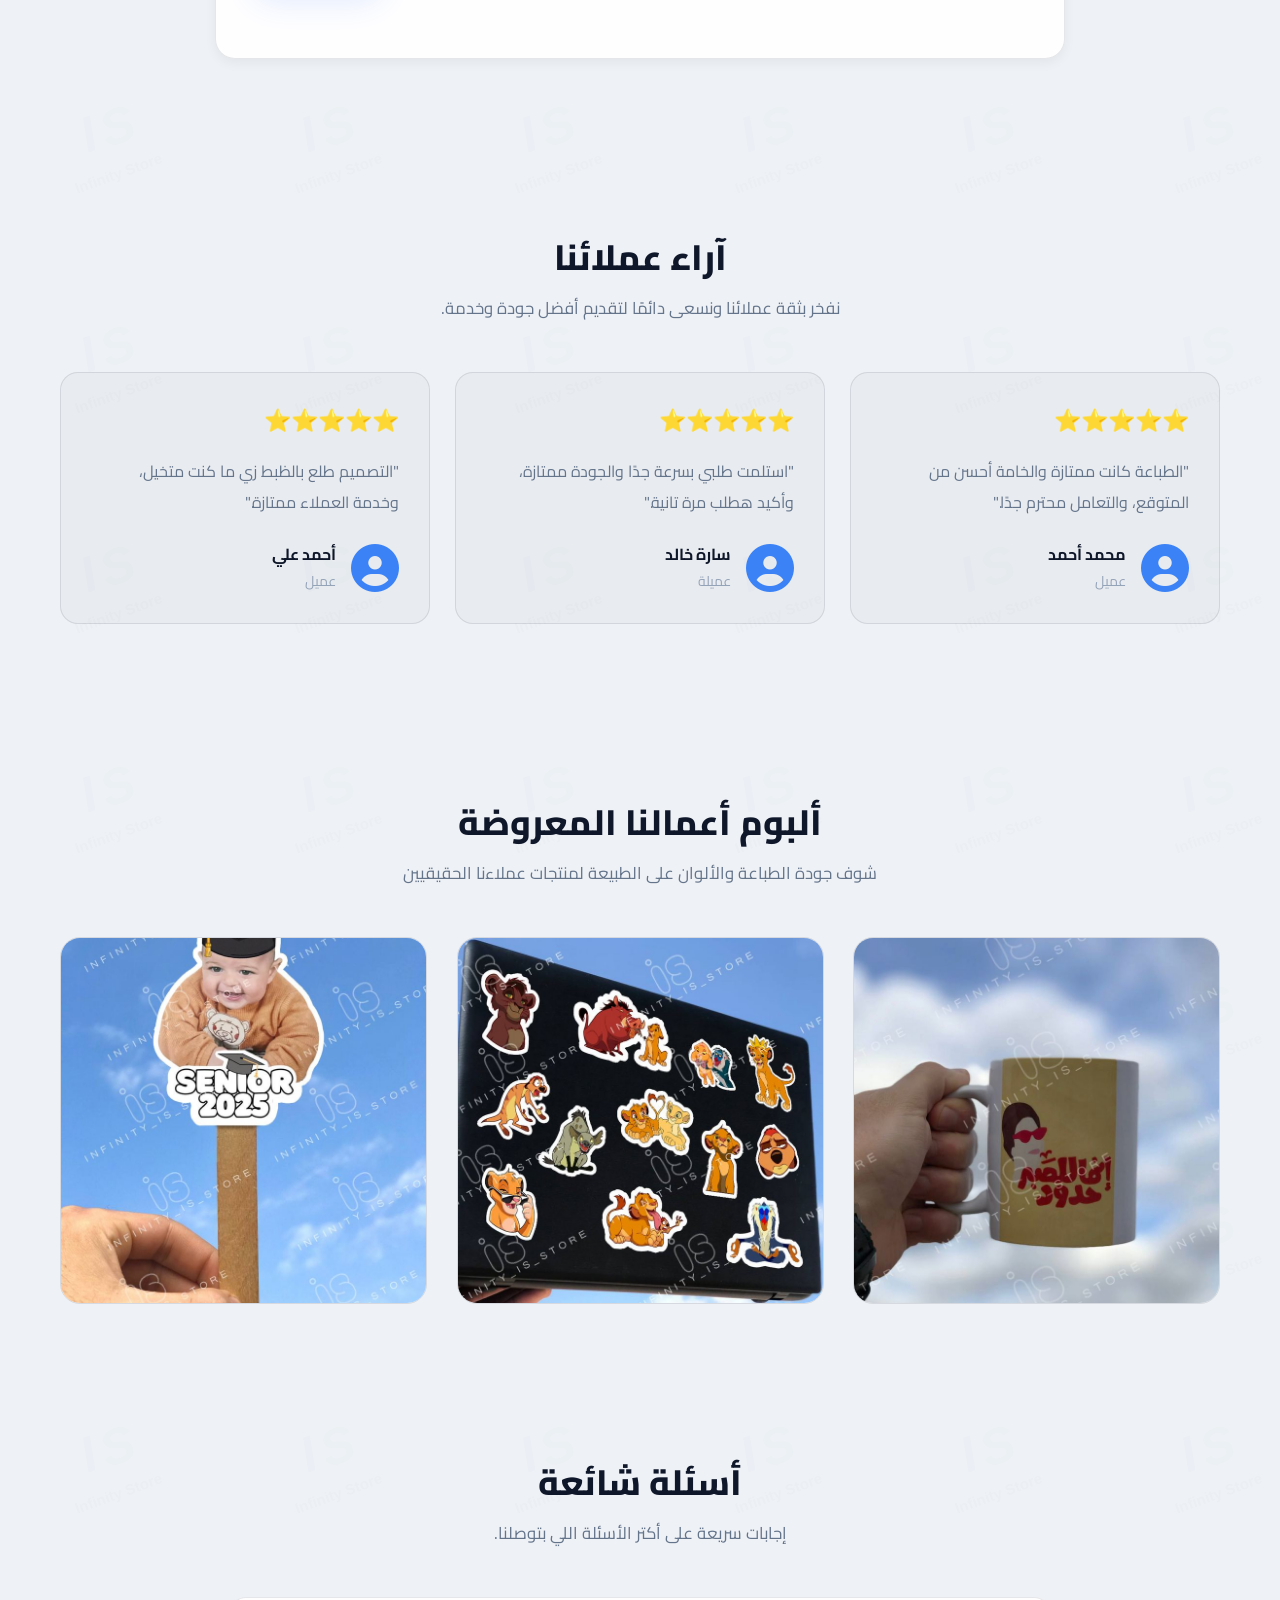
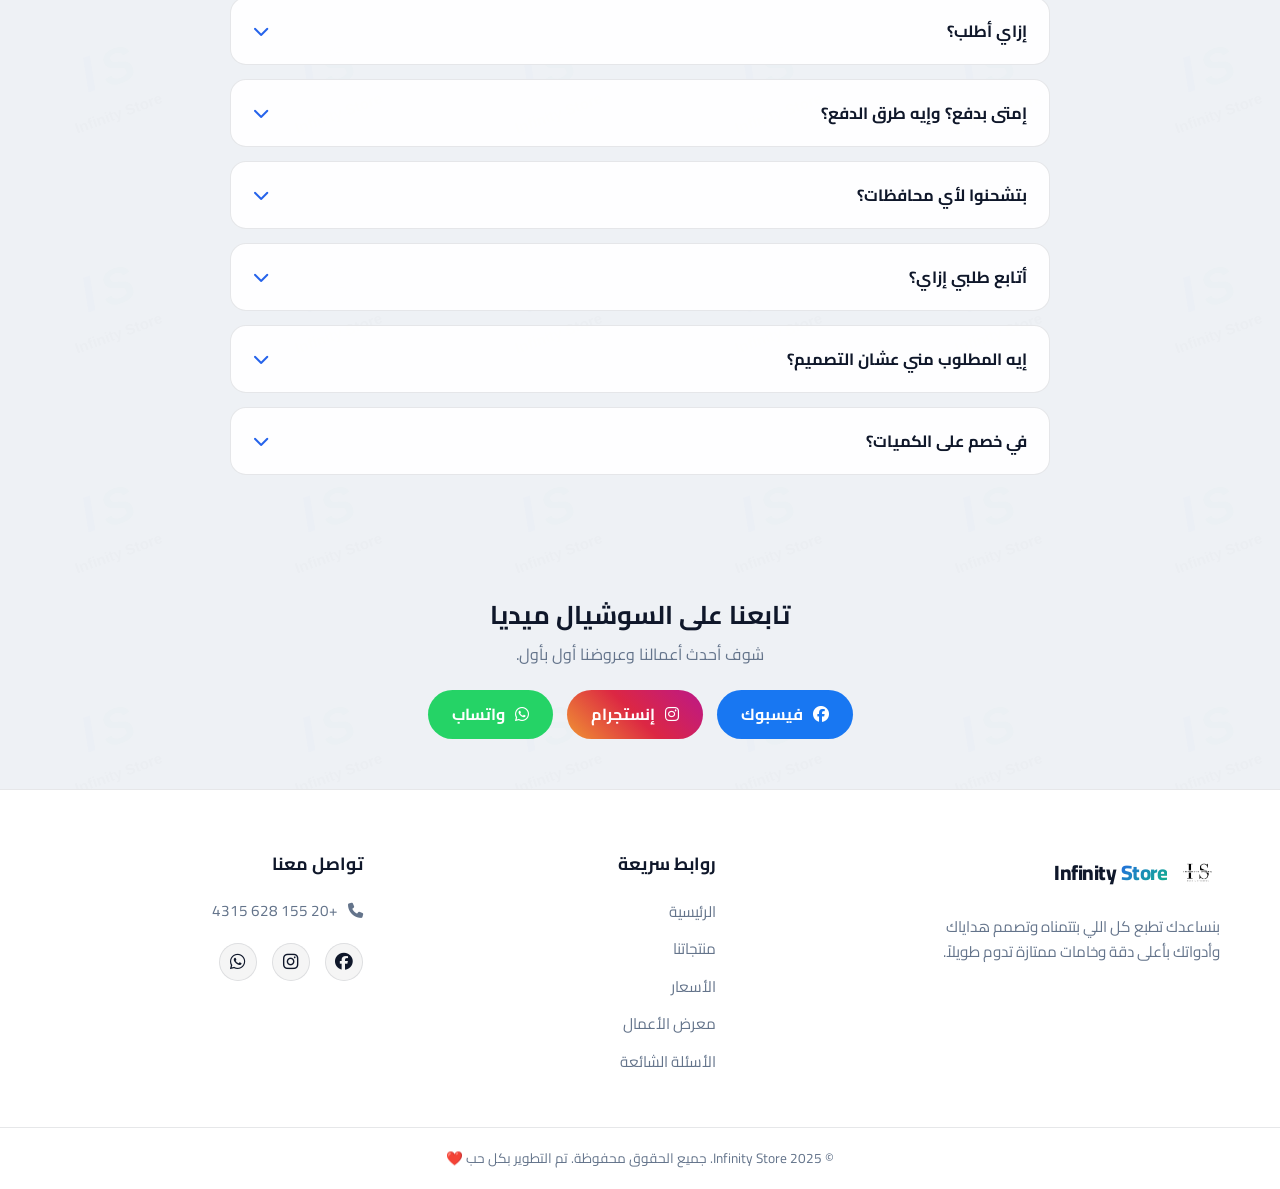
==== commit 420780c7: "Add files via upload" ====
--- a/index.html
+++ b/index.html
@@ -20,8 +20,30 @@
     <meta property="og:url" content="https://infinity-74.github.io/infinity-store/">
     <meta property="og:locale" content="ar_EG">
     <link rel="canonical" href="https://infinity-74.github.io/infinity-store/">
+    <script>try{if(localStorage.getItem('theme')==='dark')document.documentElement.setAttribute('data-theme','dark')}catch(e){}</script>
+    <meta property="og:image" content="https://infinity-74.github.io/infinity-store/assets/web-app-manifest-512x512.png">
+    <meta name="twitter:card" content="summary_large_image">
+    <meta name="twitter:title" content="Infinity Store | طباعة مجات واستيكرات وهدايا مخصصة">
+    <meta name="twitter:description" content="اطبع تصميمك على المجات والاستيكرات والهدايا المخصصة بجودة عالية وأسعار تنافسية.">
+    <meta name="twitter:image" content="https://infinity-74.github.io/infinity-store/assets/web-app-manifest-512x512.png">
+    <meta name="robots" content="index, follow">
+    <script type="application/ld+json">
+    {"@context":"https://schema.org","@graph":[
+      {"@type":"Store","@id":"https://infinity-74.github.io/infinity-store/#store","name":"Infinity Store","url":"https://infinity-74.github.io/infinity-store/","logo":"https://infinity-74.github.io/infinity-store/assets/web-app-manifest-512x512.png","image":"https://infinity-74.github.io/infinity-store/assets/web-app-manifest-512x512.png","description":"طباعة مجات واستيكرات وهدايا مخصصة بجودة عالية مع شحن لجميع محافظات مصر.","telephone":"+201556284315","priceRange":"EGP","areaServed":{"@type":"Country","name":"Egypt"},"sameAs":["https://www.facebook.com/people/Infinity-Store/61573269805230/","https://www.instagram.com/infinity_is_store"]},
+      {"@type":"Product","name":"مجات مطبوعة (عادي / سحري)","image":"https://infinity-74.github.io/infinity-store/assets/products/mug/1.jpg","description":"مج سيراميك أو مج سحري بطباعة مخصصة.","brand":{"@type":"Brand","name":"Infinity Store"},"offers":{"@type":"Offer","priceCurrency":"EGP","price":"120","availability":"https://schema.org/InStock","url":"https://infinity-74.github.io/infinity-store/product.html?id=mug"}},
+      {"@type":"Product","name":"استيكرات لابتوب وموبايل مخصصة","image":"https://infinity-74.github.io/infinity-store/assets/products/stickers/1.jpg","description":"استيكرات داي-كت مقاومة للمياه.","brand":{"@type":"Brand","name":"Infinity Store"},"offers":{"@type":"Offer","priceCurrency":"EGP","price":"15","availability":"https://schema.org/InStock","url":"https://infinity-74.github.io/infinity-store/product.html?id=stickers"}},
+      {"@type":"Product","name":"استيك تخرج مخصص","image":"https://infinity-74.github.io/infinity-store/assets/products/graduation/1.jpg","description":"استيكرات تخرج بتصميمك الخاص.","brand":{"@type":"Brand","name":"Infinity Store"},"offers":{"@type":"Offer","priceCurrency":"EGP","price":"25","availability":"https://schema.org/InStock","url":"https://infinity-74.github.io/infinity-store/product.html?id=graduation"}},
+      {"@type":"FAQPage","mainEntity":[{"@type":"Question","name":"إزاي أطلب؟","acceptedAnswer":{"@type":"Answer","text":"اضغط على «اطلب الآن»، املأ بياناتك وتفاصيل التصميم (وتقدر ترفق صورة أو لوجو)، وبعد إرسال الطلب هنتواصل معاك على واتساب لتأكيد التفاصيل."}},{"@type":"Question","name":"إمتى بدفع؟ وإيه طرق الدفع؟","acceptedAnswer":{"@type":"Answer","text":"الدفع بيتم بعد مراجعة الطلب وتأكيده معاك على واتساب. بنرسل لك وسيلة الدفع المناسبة (InstaPay أو Vodafone Cash) وبيبدأ التنفيذ بعد تأكيد الدفع."}},{"@type":"Question","name":"بتشحنوا لأي محافظات؟","acceptedAnswer":{"@type":"Answer","text":"بنشحن لجميع محافظات مصر. تكلفة الشحن بتختلف حسب المحافظة وشركة الشحن، وبتتحدد معاك وقت تأكيد الطلب."}},{"@type":"Question","name":"أتابع طلبي إزاي؟","acceptedAnswer":{"@type":"Answer","text":"من قسم «تتبع طلبك» في الموقع، اكتب رقم الطلب وتعرف حالته لحد الاستلام."}},{"@type":"Question","name":"إيه المطلوب مني عشان التصميم؟","acceptedAnswer":{"@type":"Answer","text":"ابعت صورة أو لوجو أو فكرتك، ولو معندكش تصميم جاهز اكتب لنا التفاصيل والألوان اللي بتحبها وهنساعدك نوصل للشكل المناسب."}},{"@type":"Question","name":"في خصم على الكميات؟","acceptedAnswer":{"@type":"Answer","text":"أيوه، بنطبق خصم 10% على الطلبات من 10 قطع فأكتر، وتقدر تشوف السعر النهائي من حاسبة الأسعار في الموقع."}}]}
+    ]}
+    </script>
 </head>
 <body>
+
+    <!-- Preloader -->
+    <div class="preloader" id="preloader" aria-hidden="true">
+        <img src="./assets/logo-white.png" alt="">
+        <div class="preloader-bar"><span></span></div>
+    </div>
 
     <!-- Announcement Bar -->
     <div class="announcement-bar" id="announcementBar">
@@ -56,11 +78,15 @@
                 <a href="#payments">طرق الدفع</a>
                 <a href="#tracking">تتبع الطلب</a>
                 <a href="#portfolio">معرض الأعمال</a>
+                <a href="#faq">الأسئلة الشائعة</a>
             </nav>
-            <button class="btn btn-primary btn-nav open-order-btn" onclick="openOrderModal()">اطلب الآن</button>
-            <button class="mobile-menu-btn" onclick="toggleMobileMenu()">
+            <div class="nav-actions">
+                <button type="button" class="theme-toggle" id="themeToggle" aria-label="تبديل الوضع الليلي"><i class="fa-solid fa-moon"></i></button>
+                <button class="btn btn-primary btn-nav open-order-btn" onclick="openOrderModal()">اطلب الآن</button>
+                <button class="mobile-menu-btn" onclick="toggleMobileMenu()">
                 <i class="fa-solid fa-bars"></i>
             </button>
+            </div>
         </div>
     </header>
 
@@ -78,6 +104,7 @@
             <a href="#payments" onclick="toggleMobileMenu()">طرق الدفع</a>
             <a href="#tracking" onclick="toggleMobileMenu()">تتبع الطلب</a>
             <a href="#portfolio" onclick="toggleMobileMenu()">معرض الأعمال</a>
+            <a href="#faq" onclick="toggleMobileMenu()">الأسئلة الشائعة</a>
             <button class="btn btn-primary open-order-btn" onclick="toggleMobileMenu(); openOrderModal()">اطلب الآن</button>
         </div>
     </div>
@@ -118,10 +145,41 @@
         </div>
     </section>
 
+
+    <!-- Limited Offer + Countdown (عدّل data-end والنص حسب عرضك الحقيقي) -->
+    <section class="offer-strip" id="offerStrip" data-end="2026-10-31T23:59:59+02:00">
+        <div class="container offer-inner">
+            <div class="offer-text"><i class="fa-solid fa-fire"></i> <span><strong>عرض لفترة محدودة:</strong> خصم 10% على الطلبات من 10 قطع فأكتر</span></div>
+            <div class="countdown" aria-label="الوقت المتبقي للعرض">
+                <div class="cd-box"><b id="cdDays">00</b><small>يوم</small></div>
+                <div class="cd-box"><b id="cdHours">00</b><small>ساعة</small></div>
+                <div class="cd-box"><b id="cdMins">00</b><small>دقيقة</small></div>
+                <div class="cd-box"><b id="cdSecs">00</b><small>ثانية</small></div>
+            </div>
+            <button class="btn btn-sm" onclick="openOrderModal()">استفيد بالعرض</button>
+        </div>
+    </section>
+
+    <!-- How it works -->
+    <section id="how" class="steps-section">
+        <div class="container">
+            <div class="section-header reveal">
+                <h2>إزاي تطلب؟ في 4 خطوات بس</h2>
+                <p>من الفكرة لحد باب بيتك، من غير تعقيد.</p>
+            </div>
+            <div class="steps-grid">
+                <div class="step-card reveal"><span class="step-num">1</span><i class="fa-solid fa-bag-shopping step-icon"></i><h3>اختار منتجك</h3><p>مج، استيكرات، استيك تخرج أو هودي.</p></div>
+                <div class="step-card reveal"><span class="step-num">2</span><i class="fa-solid fa-cloud-arrow-up step-icon"></i><h3>ابعت تصميمك</h3><p>ارفع اللوجو أو الصورة أو اكتب فكرتك.</p></div>
+                <div class="step-card reveal"><span class="step-num">3</span><i class="fa-brands fa-whatsapp step-icon"></i><h3>نأكد على واتساب</h3><p>بنراجع التفاصيل معاك ونحدد الدفع.</p></div>
+                <div class="step-card reveal"><span class="step-num">4</span><i class="fa-solid fa-truck-fast step-icon"></i><h3>نطبع ونوصّلك</h3><p>شحن لكل المحافظات مع تتبع للطلب.</p></div>
+            </div>
+        </div>
+    </section>
+
     <!-- Why Choose Infinity Store -->
     <section class="features-section">
         <div class="container">
-            <div class="section-header">
+            <div class="section-header reveal">
                 <h2>لماذا تختار Infinity Store؟</h2>
                 <p>نهتم بكل تفاصيل طلبك بداية من التصميم وحتى وصول المنتج بأفضل جودة.</p>
             </div>
@@ -161,7 +219,7 @@
     <!-- Products Section -->
     <section id="products" class="products-section">
         <div class="container">
-            <div class="section-header">
+            <div class="section-header reveal">
                 <h2>منتجاتنا المميزة</h2>
                 <p>اكتشف تشكيلتنا الواسعة وابدأ في تخصيص منتجك المفضل</p>
             </div>
@@ -170,6 +228,7 @@
                     <div class="product-img-holder" data-product="mug">
                         <img loading="lazy" class="product-slide-img" src="./assets/products/mug/1.jpg" alt="مجات سحرية وعادية">
                         <span class="product-badge">الأكثر مبيعاً</span>
+                        <span class="offer-badge">خصم 10% من 10 قطع</span>
                         <button type="button" class="img-nav-btn img-nav-left" data-dir="-1" onclick="event.stopPropagation(); cardChangeImage(this)"><i class="fa-solid fa-chevron-left"></i></button>
                         <button type="button" class="img-nav-btn img-nav-right" data-dir="1" onclick="event.stopPropagation(); cardChangeImage(this)"><i class="fa-solid fa-chevron-right"></i></button>
                     </div>
@@ -186,6 +245,7 @@
                     <div class="product-img-holder" data-product="stickers">
                         <img loading="lazy" class="product-slide-img" src="./assets/products/stickers/1.jpg" alt="استيكرات لابتوب">
                         <span class="product-badge">فينيل مستورد</span>
+                        <span class="offer-badge">خصم 10% من 10 قطع</span>
                         <button type="button" class="img-nav-btn img-nav-left" data-dir="-1" onclick="event.stopPropagation(); cardChangeImage(this)"><i class="fa-solid fa-chevron-left"></i></button>
                         <button type="button" class="img-nav-btn img-nav-right" data-dir="1" onclick="event.stopPropagation(); cardChangeImage(this)"><i class="fa-solid fa-chevron-right"></i></button>
                     </div>
@@ -202,6 +262,7 @@
                     <div class="product-img-holder" data-product="graduation">
                         <img loading="lazy" class="product-slide-img" src="./assets/products/graduation/1.jpg" alt="استيك تخرج مخصص">
                         <span class="product-badge">الأكثر طلباً</span>
+                        <span class="offer-badge">خصم 10% من 10 قطع</span>
                         <button type="button" class="img-nav-btn img-nav-left" data-dir="-1" onclick="event.stopPropagation(); cardChangeImage(this)"><i class="fa-solid fa-chevron-left"></i></button>
                         <button type="button" class="img-nav-btn img-nav-right" data-dir="1" onclick="event.stopPropagation(); cardChangeImage(this)"><i class="fa-solid fa-chevron-right"></i></button>
                     </div>
@@ -214,6 +275,27 @@
                         </div>
                     </div>
                 </div>
+            </div>
+        </div>
+    </section>
+
+
+    <!-- Ticker -->
+    <div class="ticker" aria-label="مميزات Infinity Store">
+        <div class="ticker-track">
+            <div class="ticker-group"><span><i class="fa-solid fa-print"></i> طباعة حرارية ثابتة</span><span><i class="fa-solid fa-droplet"></i> استيكرات مقاومة للمياه</span><span><i class="fa-solid fa-scissors"></i> قص ليزر دقيق</span><span><i class="fa-solid fa-truck-fast"></i> شحن لكل المحافظات</span><span><i class="fa-solid fa-wand-magic-sparkles"></i> تصميم حسب طلبك</span><span><i class="fa-brands fa-whatsapp"></i> تأكيد سريع على واتساب</span></div>
+            <div class="ticker-group" aria-hidden="true"><span><i class="fa-solid fa-print"></i> طباعة حرارية ثابتة</span><span><i class="fa-solid fa-droplet"></i> استيكرات مقاومة للمياه</span><span><i class="fa-solid fa-scissors"></i> قص ليزر دقيق</span><span><i class="fa-solid fa-truck-fast"></i> شحن لكل المحافظات</span><span><i class="fa-solid fa-wand-magic-sparkles"></i> تصميم حسب طلبك</span><span><i class="fa-brands fa-whatsapp"></i> تأكيد سريع على واتساب</span></div>
+        </div>
+    </div>
+
+    <!-- Stats (عدّل الأرقام data-target لأرقامك الحقيقية) -->
+    <section id="stats" class="stats-section">
+        <div class="container">
+            <div class="stats-grid">
+                <div class="stat-card reveal"><div class="stat-num"><span class="counter" data-target="500">0</span>+</div><div class="stat-label">عميل سعيد</div></div>
+                <div class="stat-card reveal"><div class="stat-num"><span class="counter" data-target="2000">0</span>+</div><div class="stat-label">قطعة مطبوعة</div></div>
+                <div class="stat-card reveal"><div class="stat-num"><span class="counter" data-target="27">0</span></div><div class="stat-label">محافظة بنوصلها</div></div>
+                <div class="stat-card reveal"><div class="stat-num"><span class="counter" data-target="5">0</span></div><div class="stat-label">أنواع منتجات</div></div>
             </div>
         </div>
     </section>
@@ -278,33 +360,33 @@
     <!-- Payment Methods -->
     <section id="payments" class="payments-section">
         <div class="container">
-            <div class="section-header">
+            <div class="section-header reveal">
                 <h2>طرق الدفع</h2>
                 <p>بعد مراجعة الطلب والتواصل معك عبر واتساب، يمكنك اختيار وسيلة الدفع المناسبة بكل سهولة.</p>
             </div>
             <div class="payments-grid">
-                <div class="payment-card">
+                <div class="payment-card reveal">
                     <i class="fa-solid fa-credit-card"></i>
                     <h3>InstaPay</h3>
                     <p>دفع سريع وآمن من خلال InstaPay بعد تأكيد الطلب.</p>
                 </div>
-                <div class="payment-card">
+                <div class="payment-card reveal">
                     <i class="fa-solid fa-mobile-screen-button"></i>
                     <h3>Vodafone Cash</h3>
                     <p>تحويل مباشر عبر Vodafone Cash بعد مراجعة الطلب.</p>
                 </div>
-                <div class="payment-card">
+                <div class="payment-card reveal">
                     <i class="fa-solid fa-truck-fast"></i>
                     <h3>الشحن لجميع المحافظات</h3>
                     <p>نشحن لجميع محافظات مصر مع إمكانية تتبع الطلب حتى الاستلام.</p>
                 </div>
-                <div class="payment-card">
+                <div class="payment-card reveal">
                     <i class="fa-brands fa-whatsapp"></i>
                     <h3>تأكيد الطلب عبر واتساب</h3>
                     <p>بعد إرسال الطلب سنتواصل معك لتأكيد البيانات وإرسال وسيلة الدفع المناسبة.</p>
                 </div>
             </div>
-            <div class="payment-notes">
+            <div class="payment-notes reveal">
                 <h3><i class="fa-solid fa-circle-info"></i> ملاحظات مهمة</h3>
                 <ul>
                     <li><i class="fa-solid fa-circle-check"></i> لا يتم الدفع إلا بعد مراجعة الطلب والتواصل معك عبر واتساب.</li>
@@ -320,7 +402,7 @@
     <!-- Tracking Section -->
     <section id="tracking" class="tracking-section">
         <div class="container">
-            <div class="section-header">
+            <div class="section-header reveal">
                 <h2>تتبع طلبك</h2>
                 <p>ادخل رقم الطلب أو رقم التتبع لمعرفة حالة الشحنة.</p>
             </div>
@@ -355,7 +437,7 @@
     <!-- Testimonials Section -->
     <section id="testimonials" class="testimonials-section">
         <div class="container">
-            <div class="section-header">
+            <div class="section-header reveal">
                 <h2>آراء عملائنا</h2>
                 <p>نفخر بثقة عملائنا ونسعى دائمًا لتقديم أفضل جودة وخدمة.</p>
             </div>
@@ -400,7 +482,7 @@
     <!-- Portfolio Section -->
     <section id="portfolio" class="portfolio-section">
         <div class="container">
-            <div class="section-header">
+            <div class="section-header reveal">
                 <h2>ألبوم أعمالنا المعروضة</h2>
                 <p>شوف جودة الطباعة والألوان على الطبيعة لمنتجات عملاءنا الحقيقيين</p>
             </div>
@@ -426,6 +508,56 @@
                         <span>تصميمك الخاص بجودة طباعة عالية</span>
                     </div>
                 </div>
+            </div>
+        </div>
+    </section>
+
+
+    <!-- FAQ -->
+    <section id="faq" class="faq-section">
+        <div class="container">
+            <div class="section-header reveal">
+                <h2>أسئلة شائعة</h2>
+                <p>إجابات سريعة على أكتر الأسئلة اللي بتوصلنا.</p>
+            </div>
+            <div class="faq-list">
+                <div class="faq-item reveal">
+                    <button type="button" class="faq-question" aria-expanded="false"><span>إزاي أطلب؟</span><i class="fa-solid fa-chevron-down"></i></button>
+                    <div class="faq-answer"><p>اضغط على «اطلب الآن»، املأ بياناتك وتفاصيل التصميم (وتقدر ترفق صورة أو لوجو)، وبعد إرسال الطلب هنتواصل معاك على واتساب لتأكيد التفاصيل.</p></div>
+                </div>
+                <div class="faq-item reveal">
+                    <button type="button" class="faq-question" aria-expanded="false"><span>إمتى بدفع؟ وإيه طرق الدفع؟</span><i class="fa-solid fa-chevron-down"></i></button>
+                    <div class="faq-answer"><p>الدفع بيتم بعد مراجعة الطلب وتأكيده معاك على واتساب. بنرسل لك وسيلة الدفع المناسبة (InstaPay أو Vodafone Cash) وبيبدأ التنفيذ بعد تأكيد الدفع.</p></div>
+                </div>
+                <div class="faq-item reveal">
+                    <button type="button" class="faq-question" aria-expanded="false"><span>بتشحنوا لأي محافظات؟</span><i class="fa-solid fa-chevron-down"></i></button>
+                    <div class="faq-answer"><p>بنشحن لجميع محافظات مصر. تكلفة الشحن بتختلف حسب المحافظة وشركة الشحن، وبتتحدد معاك وقت تأكيد الطلب.</p></div>
+                </div>
+                <div class="faq-item reveal">
+                    <button type="button" class="faq-question" aria-expanded="false"><span>أتابع طلبي إزاي؟</span><i class="fa-solid fa-chevron-down"></i></button>
+                    <div class="faq-answer"><p>من قسم «تتبع طلبك» في الموقع، اكتب رقم الطلب وتعرف حالته لحد الاستلام.</p></div>
+                </div>
+                <div class="faq-item reveal">
+                    <button type="button" class="faq-question" aria-expanded="false"><span>إيه المطلوب مني عشان التصميم؟</span><i class="fa-solid fa-chevron-down"></i></button>
+                    <div class="faq-answer"><p>ابعت صورة أو لوجو أو فكرتك، ولو معندكش تصميم جاهز اكتب لنا التفاصيل والألوان اللي بتحبها وهنساعدك نوصل للشكل المناسب.</p></div>
+                </div>
+                <div class="faq-item reveal">
+                    <button type="button" class="faq-question" aria-expanded="false"><span>في خصم على الكميات؟</span><i class="fa-solid fa-chevron-down"></i></button>
+                    <div class="faq-answer"><p>أيوه، بنطبق خصم 10% على الطلبات من 10 قطع فأكتر، وتقدر تشوف السعر النهائي من حاسبة الأسعار في الموقع.</p></div>
+                </div>
+            </div>
+        </div>
+    </section>
+
+    <!-- Follow band -->
+    <section class="follow-band">
+        <div class="container reveal">
+            <h2>تابعنا على السوشيال ميديا</h2>
+            <p>شوف أحدث أعمالنا وعروضنا أول بأول.</p>
+            <div class="follow-links">
+                <a class="f-fb" href="https://www.facebook.com/people/Infinity-Store/61573269805230/" target="_blank" rel="noopener noreferrer"><i class="fa-brands fa-facebook"></i> فيسبوك</a>
+                <a class="f-ig" href="https://www.instagram.com/infinity_is_store?igsh=amQ5bDNxMHlsd3Az" target="_blank" rel="noopener noreferrer"><i class="fa-brands fa-instagram"></i> إنستجرام</a>
+                <a class="f-wa" href="https://wa.me/201556284315" target="_blank" rel="noopener noreferrer"><i class="fa-brands fa-whatsapp"></i> واتساب</a>
             </div>
         </div>
     </section>
@@ -448,15 +580,16 @@
                     <li><a href="#products">منتجاتنا</a></li>
                     <li><a href="#calculator">الأسعار</a></li>
                     <li><a href="#portfolio">معرض الأعمال</a></li>
+                    <li><a href="#faq">الأسئلة الشائعة</a></li>
                 </ul>
             </div>
             <div class="footer-contact">
                 <h4>تواصل معنا</h4>
                 <p><i class="fa-solid fa-phone"></i> +20 155 628 4315</p>
                 <div class="social-icons">
-                    <a href="https://www.facebook.com/people/Infinity-Store/61573269805230/?mibextid=wwXIfr&rdid=QBPnZZZNTei2mQRO&share_url=https%3A%2F%2Fwww.facebook.com%2Fshare%2F195Dedjpvt%2F%3Fmibextid%3DwwXIfr" target="_blank" rel="noopener noreferrer"><i class="fa-brands fa-facebook"></i></a>
-                    <a href="https://www.instagram.com/infinity_is_store?igsh=amQ5bDNxMHlsd3Az" target="_blank" rel="noopener noreferrer"><i class="fa-brands fa-instagram"></i></a>
-                    <a href="https://wa.me/201556284315" target="_blank"><i class="fa-brands fa-whatsapp"></i></a>
+                    <a href="https://www.facebook.com/people/Infinity-Store/61573269805230/?mibextid=wwXIfr&rdid=QBPnZZZNTei2mQRO&share_url=https%3A%2F%2Fwww.facebook.com%2Fshare%2F195Dedjpvt%2F%3Fmibextid%3DwwXIfr" target="_blank" rel="noopener noreferrer" aria-label="Facebook"><i class="fa-brands fa-facebook"></i></a>
+                    <a href="https://www.instagram.com/infinity_is_store?igsh=amQ5bDNxMHlsd3Az" target="_blank" rel="noopener noreferrer" aria-label="Instagram"><i class="fa-brands fa-instagram"></i></a>
+                    <a href="https://wa.me/201556284315" target="_blank" rel="noopener noreferrer" aria-label="WhatsApp"><i class="fa-brands fa-whatsapp"></i></a>
                 </div>
             </div>
         </div>
@@ -546,6 +679,10 @@
         </div>
     </div>
 
+    <!-- Floating buttons -->
+    <a href="https://wa.me/201556284315?text=%D8%A3%D9%87%D9%84%D8%A7%D9%8B%D8%8C%20%D8%B9%D8%A7%D9%8A%D8%B2%20%D8%A3%D8%B3%D8%AA%D9%81%D8%B3%D8%B1%20%D8%B9%D9%86%20%D8%A7%D9%84%D8%B7%D8%A8%D8%A7%D8%B9%D8%A9" class="wa-float" target="_blank" rel="noopener noreferrer" aria-label="تواصل معنا عبر واتساب"><i class="fa-brands fa-whatsapp"></i></a>
+    <button type="button" class="back-to-top" id="backToTop" aria-label="الرجوع للأعلى"><i class="fa-solid fa-chevron-up"></i></button>
+
     <script src="app.js"></script>
 </body>
 </html>
--- a/style.css
+++ b/style.css
@@ -2307,3 +2307,466 @@
 .navbar {
     top: var(--bar-h, 0px);
 }
+
+/* ==========================================================
+   ✨ Enhancements: Preloader / Dark Mode / Floating buttons /
+   Offer / Steps / Stats / Ticker / FAQ / Follow band / Hovers
+========================================================== */
+
+/* ---------- Preloader ---------- */
+.preloader {
+    position: fixed;
+    inset: 0;
+    z-index: 9999;
+    background: var(--bg-dark);
+    display: flex;
+    flex-direction: column;
+    align-items: center;
+    justify-content: center;
+    gap: 22px;
+    transition: opacity 0.5s ease, visibility 0.5s ease;
+    /* شبكة أمان: لو الـ JS فشل يختفي لوحده بعد 4 ثواني */
+    animation: preloaderAutoHide 0.5s ease 4s forwards;
+}
+.preloader.hide {
+    opacity: 0;
+    visibility: hidden;
+    pointer-events: none;
+}
+.preloader img {
+    width: 90px;
+    height: auto;
+    animation: preloaderPulse 1.2s ease-in-out infinite;
+}
+.preloader-bar {
+    width: 140px;
+    height: 4px;
+    border-radius: 4px;
+    background: var(--border-color);
+    overflow: hidden;
+}
+.preloader-bar span {
+    display: block;
+    height: 100%;
+    width: 40%;
+    border-radius: 4px;
+    background: linear-gradient(90deg, var(--primary-color), var(--accent-color));
+    animation: preloaderSlide 1s ease-in-out infinite;
+}
+@keyframes preloaderPulse { 50% { transform: scale(1.08); opacity: 0.8; } }
+@keyframes preloaderSlide { from { transform: translateX(-100%); } to { transform: translateX(350%); } }
+@keyframes preloaderAutoHide { to { opacity: 0; visibility: hidden; pointer-events: none; } }
+
+/* ---------- Navbar actions + theme toggle ---------- */
+.nav-actions {
+    display: flex;
+    align-items: center;
+    gap: 12px;
+}
+.theme-toggle {
+    width: 42px;
+    height: 42px;
+    border-radius: 50%;
+    border: 1px solid var(--border-color);
+    background: var(--bg-card);
+    color: var(--text-primary);
+    cursor: pointer;
+    font-size: 1.05rem;
+    display: inline-flex;
+    align-items: center;
+    justify-content: center;
+    transition: var(--transition-smooth);
+}
+.theme-toggle:hover {
+    transform: rotate(20deg) scale(1.05);
+    border-color: var(--primary-color);
+    color: var(--primary-color);
+}
+
+/* ---------- Floating buttons ---------- */
+.wa-float {
+    position: fixed;
+    left: 20px;
+    bottom: 20px;
+    z-index: 90;
+    width: 58px;
+    height: 58px;
+    border-radius: 50%;
+    background: #25d366;
+    color: #fff;
+    font-size: 32px;
+    display: flex;
+    align-items: center;
+    justify-content: center;
+    box-shadow: 0 8px 22px rgba(37, 211, 102, 0.45);
+    transition: transform 0.3s ease;
+}
+.wa-float:hover { transform: scale(1.1); }
+.wa-float::before {
+    content: "";
+    position: absolute;
+    inset: 0;
+    border-radius: 50%;
+    background: #25d366;
+    z-index: -1;
+    animation: waPulse 2s ease-out infinite;
+}
+@keyframes waPulse {
+    from { transform: scale(1); opacity: 0.6; }
+    to   { transform: scale(1.7); opacity: 0; }
+}
+.back-to-top {
+    position: fixed;
+    right: 20px;
+    bottom: 20px;
+    z-index: 90;
+    width: 46px;
+    height: 46px;
+    border-radius: 50%;
+    border: none;
+    cursor: pointer;
+    background: linear-gradient(135deg, var(--primary-color), var(--accent-color));
+    color: #fff;
+    font-size: 1.1rem;
+    display: flex;
+    align-items: center;
+    justify-content: center;
+    box-shadow: 0 8px 20px rgba(37, 99, 235, 0.3);
+    opacity: 0;
+    visibility: hidden;
+    transform: translateY(15px);
+    transition: opacity 0.3s ease, transform 0.3s ease, visibility 0.3s ease;
+}
+.back-to-top.show {
+    opacity: 1;
+    visibility: visible;
+    transform: translateY(0);
+}
+.back-to-top:hover { transform: translateY(-4px); }
+
+/* ---------- Offer strip + countdown ---------- */
+.offer-strip {
+    background: linear-gradient(135deg, var(--primary-color), var(--accent-color));
+    color: #fff;
+    padding: 14px 0;
+}
+.offer-inner {
+    display: flex;
+    align-items: center;
+    justify-content: space-between;
+    gap: 18px;
+    flex-wrap: wrap;
+}
+.offer-text {
+    font-size: 1.02rem;
+    display: flex;
+    align-items: center;
+    gap: 10px;
+}
+.offer-text i { font-size: 1.2rem; }
+.countdown {
+    display: flex;
+    gap: 8px;
+    direction: ltr;
+}
+.cd-box {
+    background: rgba(255, 255, 255, 0.18);
+    border: 1px solid rgba(255, 255, 255, 0.3);
+    border-radius: 10px;
+    min-width: 54px;
+    padding: 4px 8px;
+    text-align: center;
+    line-height: 1.2;
+}
+.cd-box b {
+    display: block;
+    font-family: var(--font-en);
+    font-size: 1.25rem;
+    font-weight: 700;
+}
+.cd-box small { font-size: 0.68rem; opacity: 0.9; }
+.offer-strip .btn {
+    background: #fff;
+    color: var(--primary-color);
+    border: none;
+}
+
+/* ---------- Offer badge on product cards ---------- */
+.offer-badge {
+    position: absolute;
+    top: 15px;
+    left: 15px;
+    z-index: 4;
+    background: #ef4444;
+    color: #fff;
+    padding: 4px 10px;
+    border-radius: 8px;
+    font-size: 0.78rem;
+    font-weight: 700;
+    box-shadow: 0 4px 10px rgba(239, 68, 68, 0.35);
+}
+
+/* ---------- Section spacing for new sections ---------- */
+.steps-section,
+.stats-section,
+.faq-section {
+    padding: 70px 0;
+}
+
+/* ---------- How it works ---------- */
+.steps-grid {
+    display: grid;
+    grid-template-columns: repeat(4, 1fr);
+    gap: 24px;
+    position: relative;
+}
+.step-card {
+    background: var(--bg-card);
+    border: 1px solid var(--border-color);
+    border-radius: 20px;
+    padding: 34px 20px 24px;
+    text-align: center;
+    position: relative;
+    box-shadow: 0 4px 12px rgba(0, 0, 0, 0.04);
+    transition: transform 0.3s ease, border-color 0.3s ease, box-shadow 0.3s ease;
+}
+.step-card:hover {
+    transform: translateY(-6px);
+    border-color: var(--accent-color);
+    box-shadow: var(--glow-shadow);
+}
+.step-num {
+    position: absolute;
+    top: -16px;
+    right: 50%;
+    transform: translateX(50%);
+    width: 34px;
+    height: 34px;
+    border-radius: 50%;
+    background: linear-gradient(135deg, var(--primary-color), var(--accent-color));
+    color: #fff;
+    font-family: var(--font-en);
+    font-weight: 700;
+    display: flex;
+    align-items: center;
+    justify-content: center;
+}
+.step-card .step-icon {
+    font-size: 2rem;
+    margin-bottom: 14px;
+    background: linear-gradient(135deg, var(--primary-color), var(--accent-color));
+    -webkit-background-clip: text;
+    background-clip: text;
+    -webkit-text-fill-color: transparent;
+}
+.step-card h3 { font-size: 1.1rem; margin-bottom: 6px; }
+.step-card p { font-size: 0.88rem; color: var(--text-muted); }
+
+/* ---------- Stats / counters ---------- */
+.stats-grid {
+    display: grid;
+    grid-template-columns: repeat(4, 1fr);
+    gap: 20px;
+}
+.stat-card {
+    background: var(--bg-card);
+    border: 1px solid var(--border-color);
+    border-radius: 20px;
+    padding: 28px 16px;
+    text-align: center;
+    box-shadow: 0 4px 12px rgba(0, 0, 0, 0.04);
+}
+.stat-num {
+    font-family: var(--font-en);
+    font-size: 2.4rem;
+    font-weight: 700;
+    line-height: 1.2;
+    background: linear-gradient(135deg, var(--primary-color), var(--accent-color));
+    -webkit-background-clip: text;
+    background-clip: text;
+    -webkit-text-fill-color: transparent;
+    direction: ltr;
+}
+.stat-label { color: var(--text-muted); font-weight: 600; margin-top: 4px; }
+
+/* ---------- Ticker (marquee) ---------- */
+.ticker {
+    background: var(--bg-card);
+    border-top: 1px solid var(--border-color);
+    border-bottom: 1px solid var(--border-color);
+    overflow: hidden;
+    white-space: nowrap;
+    padding: 16px 0;
+    direction: ltr;
+}
+.ticker-track {
+    display: flex;
+    width: max-content;
+    animation: ticker-move 35s linear infinite;
+}
+.ticker:hover .ticker-track { animation-play-state: paused; }
+.ticker-group { display: flex; flex-shrink: 0; }
+.ticker-group span {
+    padding: 0 34px;
+    font-weight: 700;
+    color: var(--text-primary);
+    display: inline-flex;
+    align-items: center;
+    gap: 10px;
+}
+.ticker-group span i { color: var(--accent-color); }
+@keyframes ticker-move {
+    from { transform: translateX(-50%); }
+    to   { transform: translateX(0); }
+}
+
+/* ---------- FAQ accordion ---------- */
+.faq-list {
+    max-width: 820px;
+    margin: 0 auto;
+    display: flex;
+    flex-direction: column;
+    gap: 14px;
+}
+.faq-item {
+    background: var(--bg-card);
+    border: 1px solid var(--border-color);
+    border-radius: 16px;
+    overflow: hidden;
+    transition: border-color 0.3s ease, box-shadow 0.3s ease;
+}
+.faq-item.open {
+    border-color: var(--accent-color);
+    box-shadow: var(--glow-shadow);
+}
+.faq-question {
+    width: 100%;
+    background: none;
+    border: none;
+    color: var(--text-primary);
+    font-family: var(--font-ar);
+    font-size: 1.02rem;
+    font-weight: 700;
+    text-align: start;
+    padding: 18px 22px;
+    cursor: pointer;
+    display: flex;
+    align-items: center;
+    justify-content: space-between;
+    gap: 14px;
+}
+.faq-question i {
+    color: var(--primary-color);
+    transition: transform 0.3s ease;
+}
+.faq-item.open .faq-question i { transform: rotate(180deg); }
+.faq-answer {
+    max-height: 0;
+    overflow: hidden;
+    transition: max-height 0.35s ease;
+}
+.faq-answer p {
+    padding: 0 22px 20px;
+    color: var(--text-muted);
+    font-size: 0.95rem;
+}
+
+/* ---------- Follow band ---------- */
+.follow-band {
+    padding: 50px 0;
+    text-align: center;
+}
+.follow-band h2 { font-size: 1.6rem; margin-bottom: 6px; }
+.follow-band p { color: var(--text-muted); margin-bottom: 22px; }
+.follow-links {
+    display: flex;
+    justify-content: center;
+    gap: 14px;
+    flex-wrap: wrap;
+}
+.follow-links a {
+    display: inline-flex;
+    align-items: center;
+    gap: 10px;
+    padding: 12px 24px;
+    border-radius: 50px;
+    color: #fff;
+    font-weight: 700;
+    transition: transform 0.3s ease, box-shadow 0.3s ease;
+}
+.follow-links a:hover { transform: translateY(-4px); box-shadow: 0 10px 22px rgba(0, 0, 0, 0.18); }
+.follow-links .f-fb { background: #1877f2; }
+.follow-links .f-ig { background: linear-gradient(45deg, #f09433, #dc2743, #bc1888); }
+.follow-links .f-wa { background: #25d366; }
+
+/* ---------- Hover polish ---------- */
+.product-card { box-shadow: 0 4px 12px rgba(0, 0, 0, 0.04); }
+.product-card:hover { box-shadow: 0 18px 40px rgba(37, 99, 235, 0.16); }
+.product-card:hover .product-slide-img { transform: scale(1.08); }
+.portfolio-item img { transition: transform 0.6s ease !important; }
+.portfolio-item:hover img { transform: scale(1.08); }
+.feature-card:hover,
+.payment-card:hover,
+.testimonial-card:hover { transform: translateY(-6px); }
+
+/* ---------- Reduced motion ---------- */
+@media (prefers-reduced-motion: reduce) {
+    .reveal { opacity: 1; transform: none; transition: none; }
+    .ticker-track, .wa-float::before, .preloader img { animation: none; }
+}
+
+/* ---------- Responsive ---------- */
+@media (max-width: 992px) {
+    .steps-grid, .stats-grid { grid-template-columns: repeat(2, 1fr); }
+}
+@media (max-width: 600px) {
+    .steps-grid { gap: 28px 14px; }
+    .steps-section, .stats-section, .faq-section { padding: 50px 0; }
+    .offer-inner { justify-content: center; text-align: center; }
+    .offer-text { font-size: 0.92rem; justify-content: center; }
+    .cd-box { min-width: 46px; }
+    .stat-num { font-size: 1.9rem; }
+    .wa-float { width: 52px; height: 52px; font-size: 28px; left: 14px; bottom: 14px; }
+    .back-to-top { right: 14px; bottom: 14px; width: 42px; height: 42px; }
+}
+
+/* ==========================================================
+   🌙 Dark Mode
+========================================================== */
+[data-theme="dark"] {
+    --bg-dark: #0b1120;
+    --bg-card: rgba(20, 29, 48, 0.92);
+    --border-color: rgba(255, 255, 255, 0.1);
+    --text-primary: #e5e7eb;
+    --text-muted: #94a3b8;
+    --glow-shadow: 0 10px 30px rgba(37, 99, 235, 0.25);
+    color-scheme: dark;
+}
+[data-theme="dark"] .navbar { background: rgba(11, 17, 32, 0.85); }
+[data-theme="dark"] .main-footer,
+[data-theme="dark"] .modal-card,
+[data-theme="dark"] .page-header { background: #0f172a; }
+[data-theme="dark"] #pageTitle { color: var(--text-primary); }
+[data-theme="dark"] .logo-img { filter: invert(1); mix-blend-mode: screen; }
+[data-theme="dark"] .preloader img { filter: invert(1); mix-blend-mode: screen; }
+[data-theme="dark"] .form-group input,
+[data-theme="dark"] .form-group select,
+[data-theme="dark"] .form-group textarea { background: rgba(255, 255, 255, 0.05); }
+[data-theme="dark"] .form-group select option { background-color: #0f172a; color: #e5e7eb; }
+[data-theme="dark"] .btn-secondary { background: rgba(255, 255, 255, 0.06); }
+[data-theme="dark"] .btn-secondary:hover { background: rgba(255, 255, 255, 0.12); }
+[data-theme="dark"] .calc-result-box { background: rgba(255, 255, 255, 0.03); }
+[data-theme="dark"] .social-icons a { background: rgba(255, 255, 255, 0.08); }
+[data-theme="dark"] .offer-strip .btn { color: #0b1120; }
+[data-theme="dark"] .ts-control,
+[data-theme="dark"] .ts-wrapper.single .ts-control,
+[data-theme="dark"] .ts-dropdown,
+[data-theme="dark"] .ts-dropdown-content,
+[data-theme="dark"] .ts-dropdown .option {
+    background: #0f172a !important;
+    color: #e5e7eb !important;
+}
+[data-theme="dark"] .ts-control input { color: #e5e7eb !important; }
+[data-theme="dark"] .ts-dropdown .option:hover { background: #1e293b !important; }
+[data-theme="dark"] .ts-dropdown .active,
+[data-theme="dark"] .ts-dropdown .selected { background: #2563eb !important; color: #fff !important; }
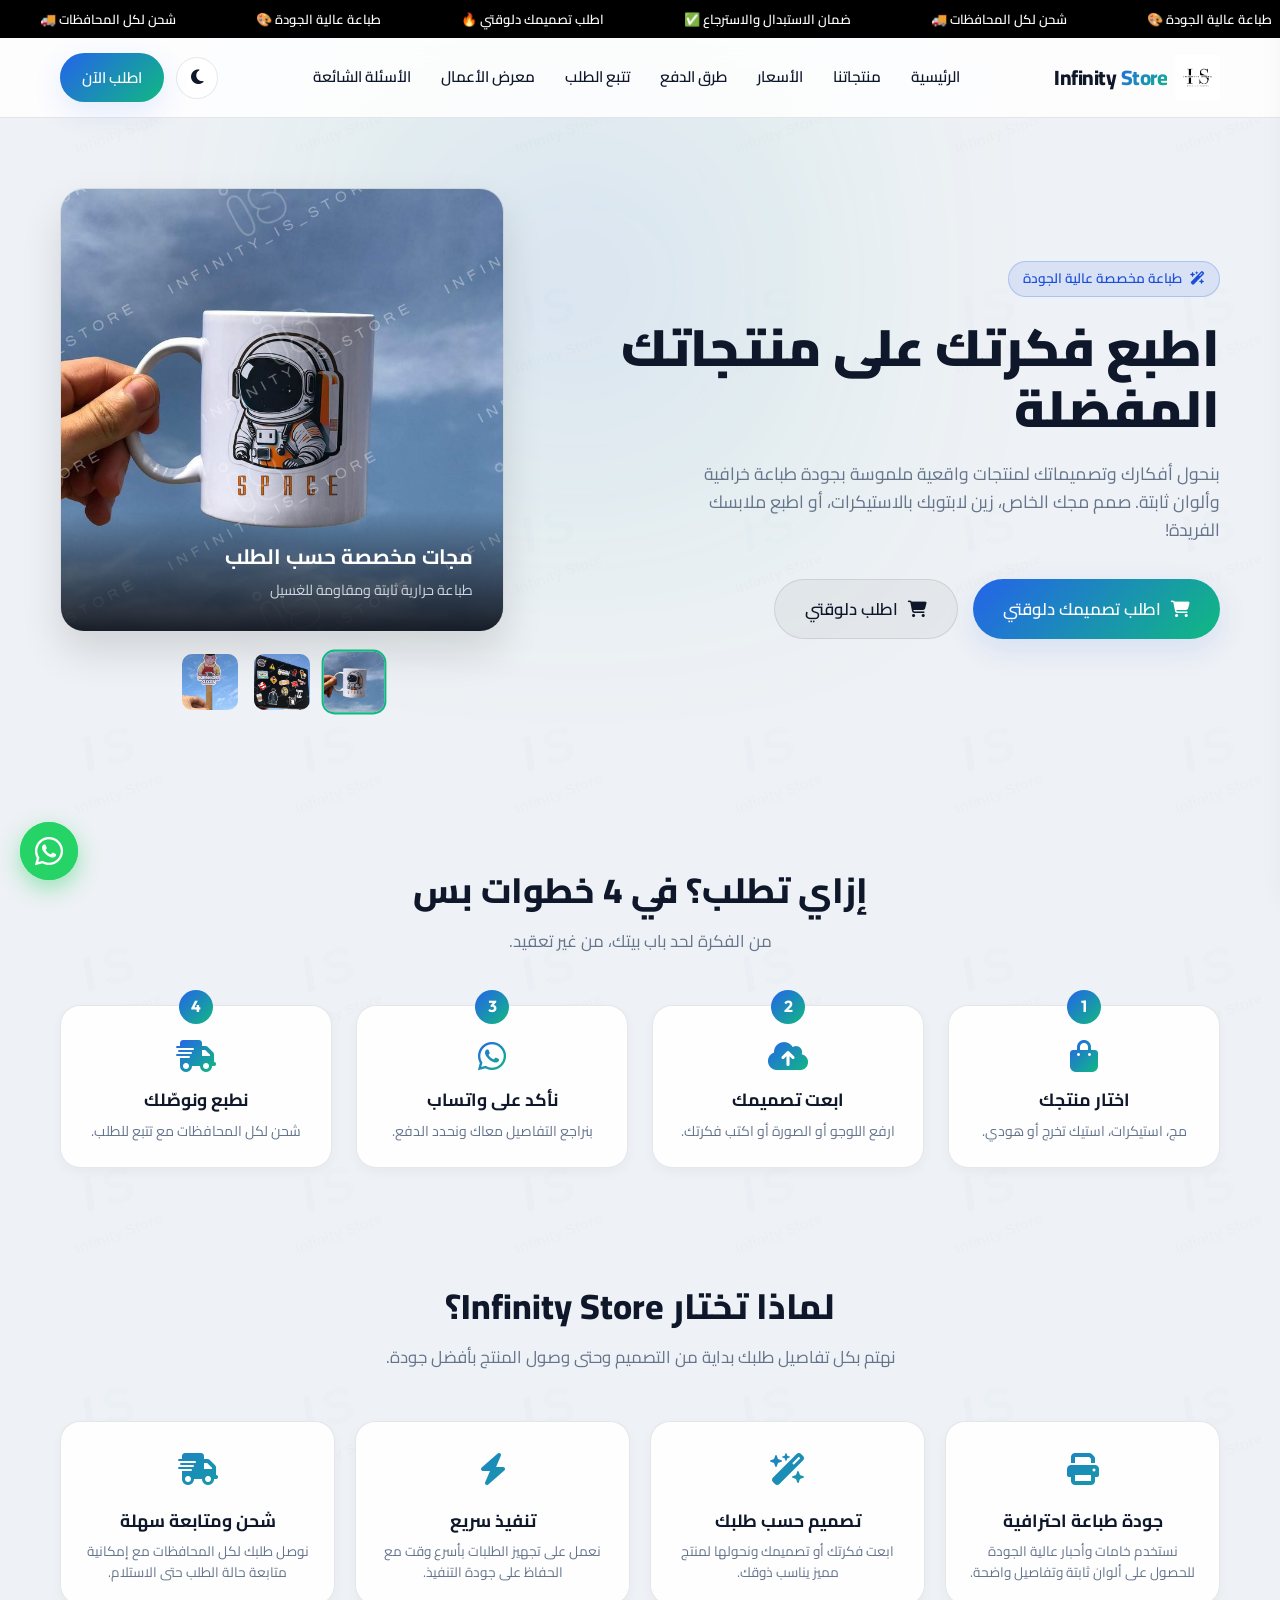
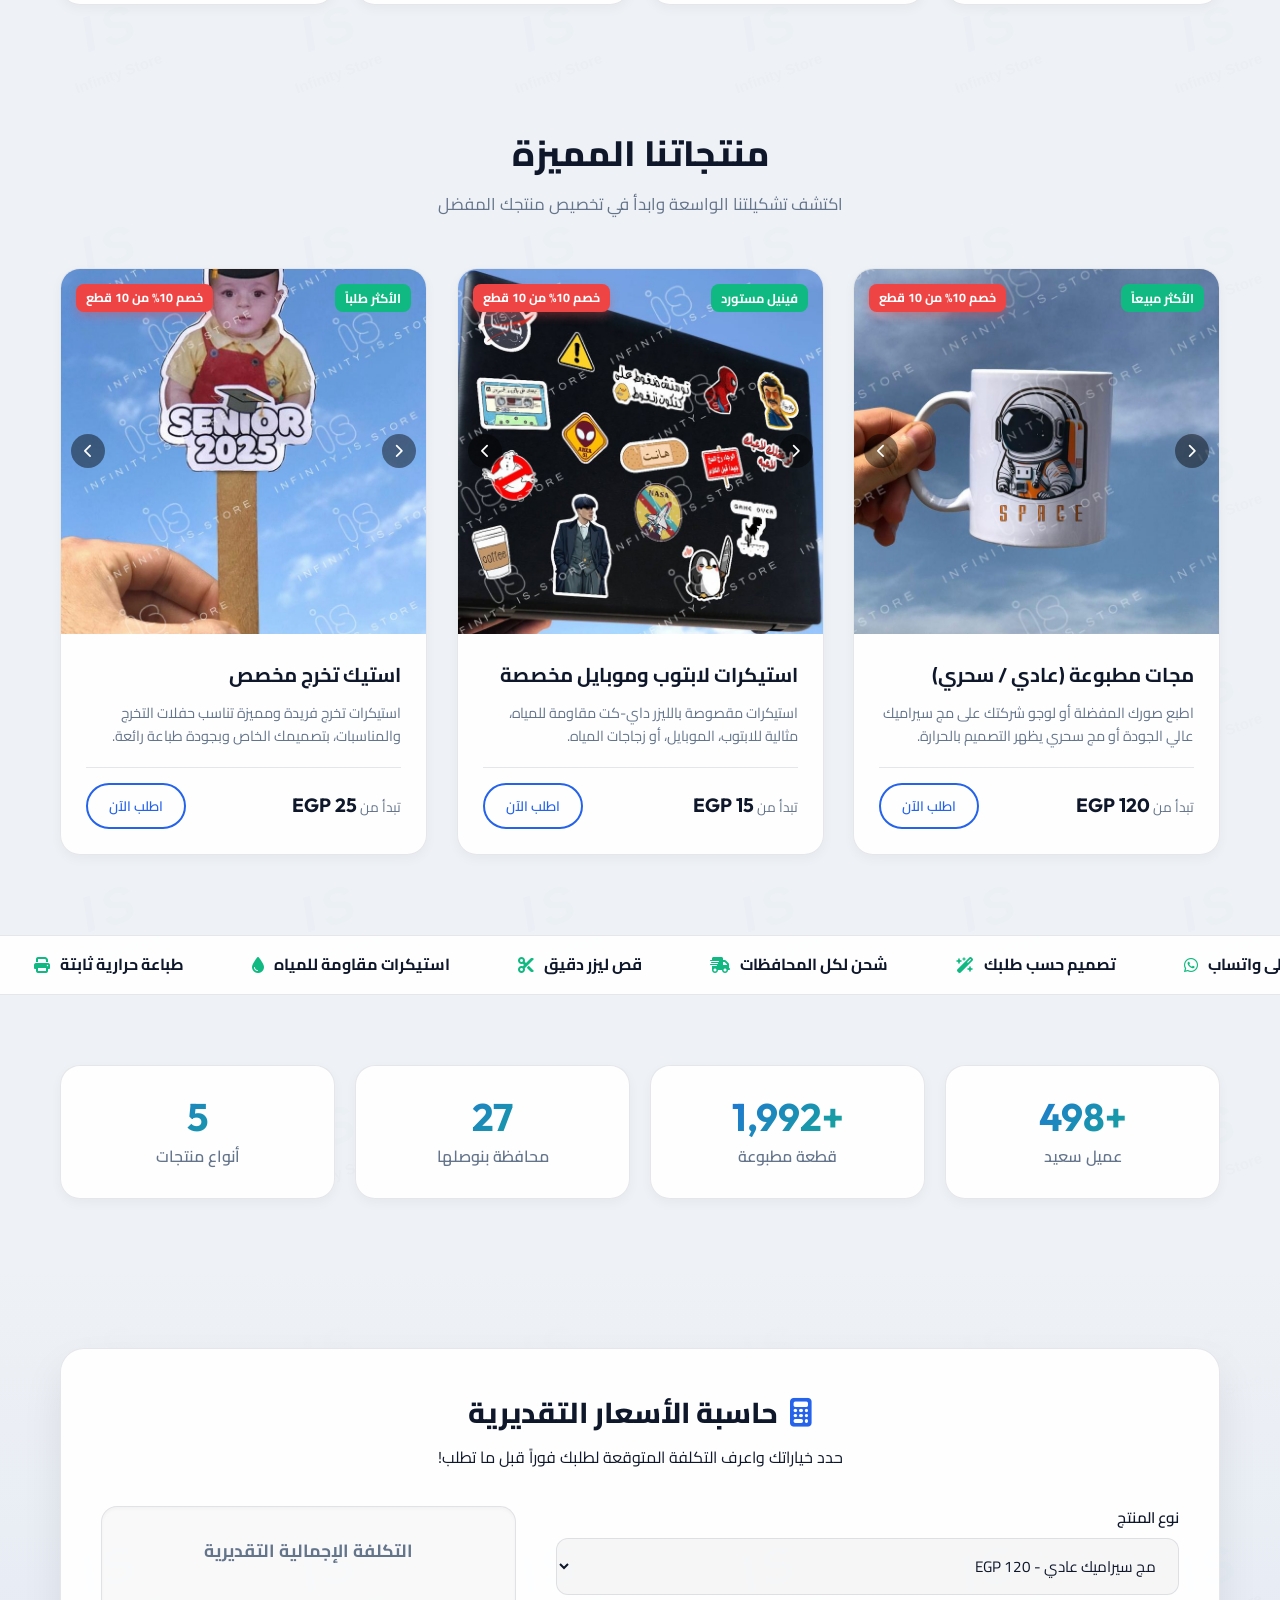
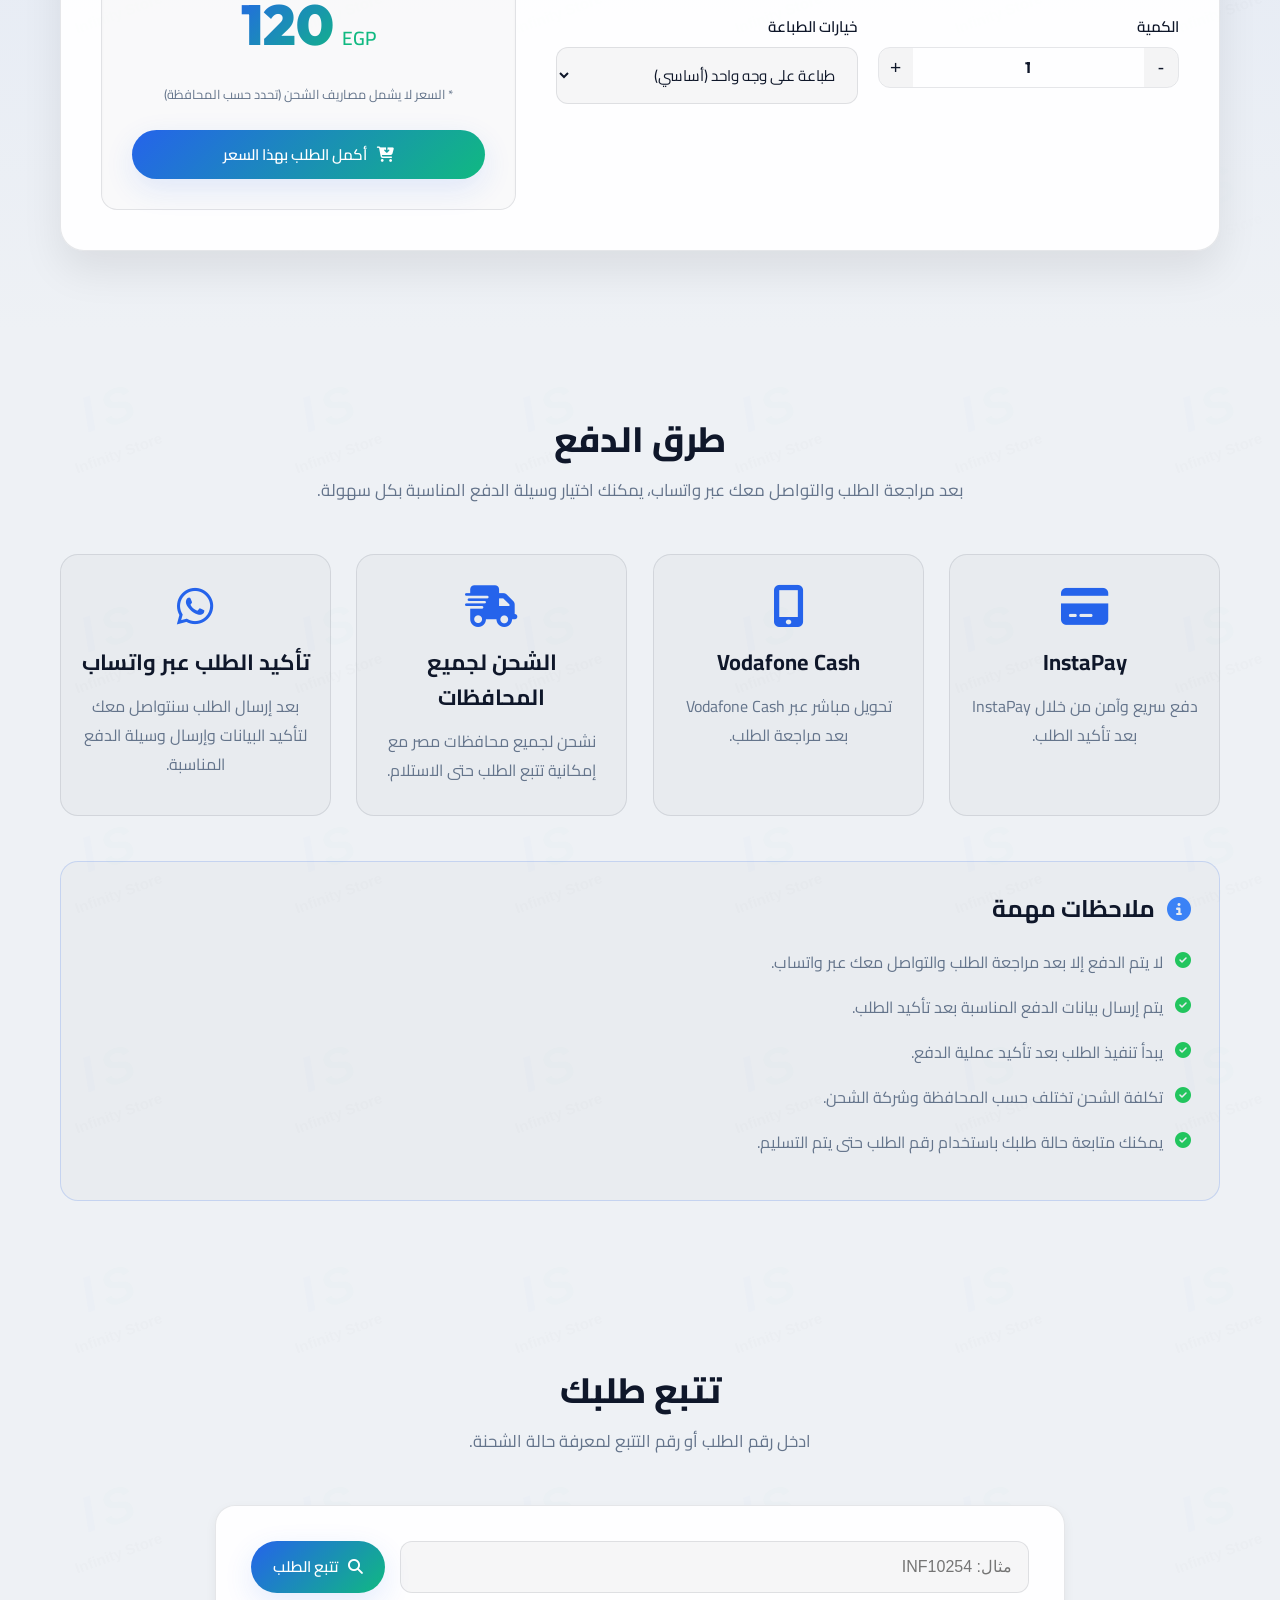
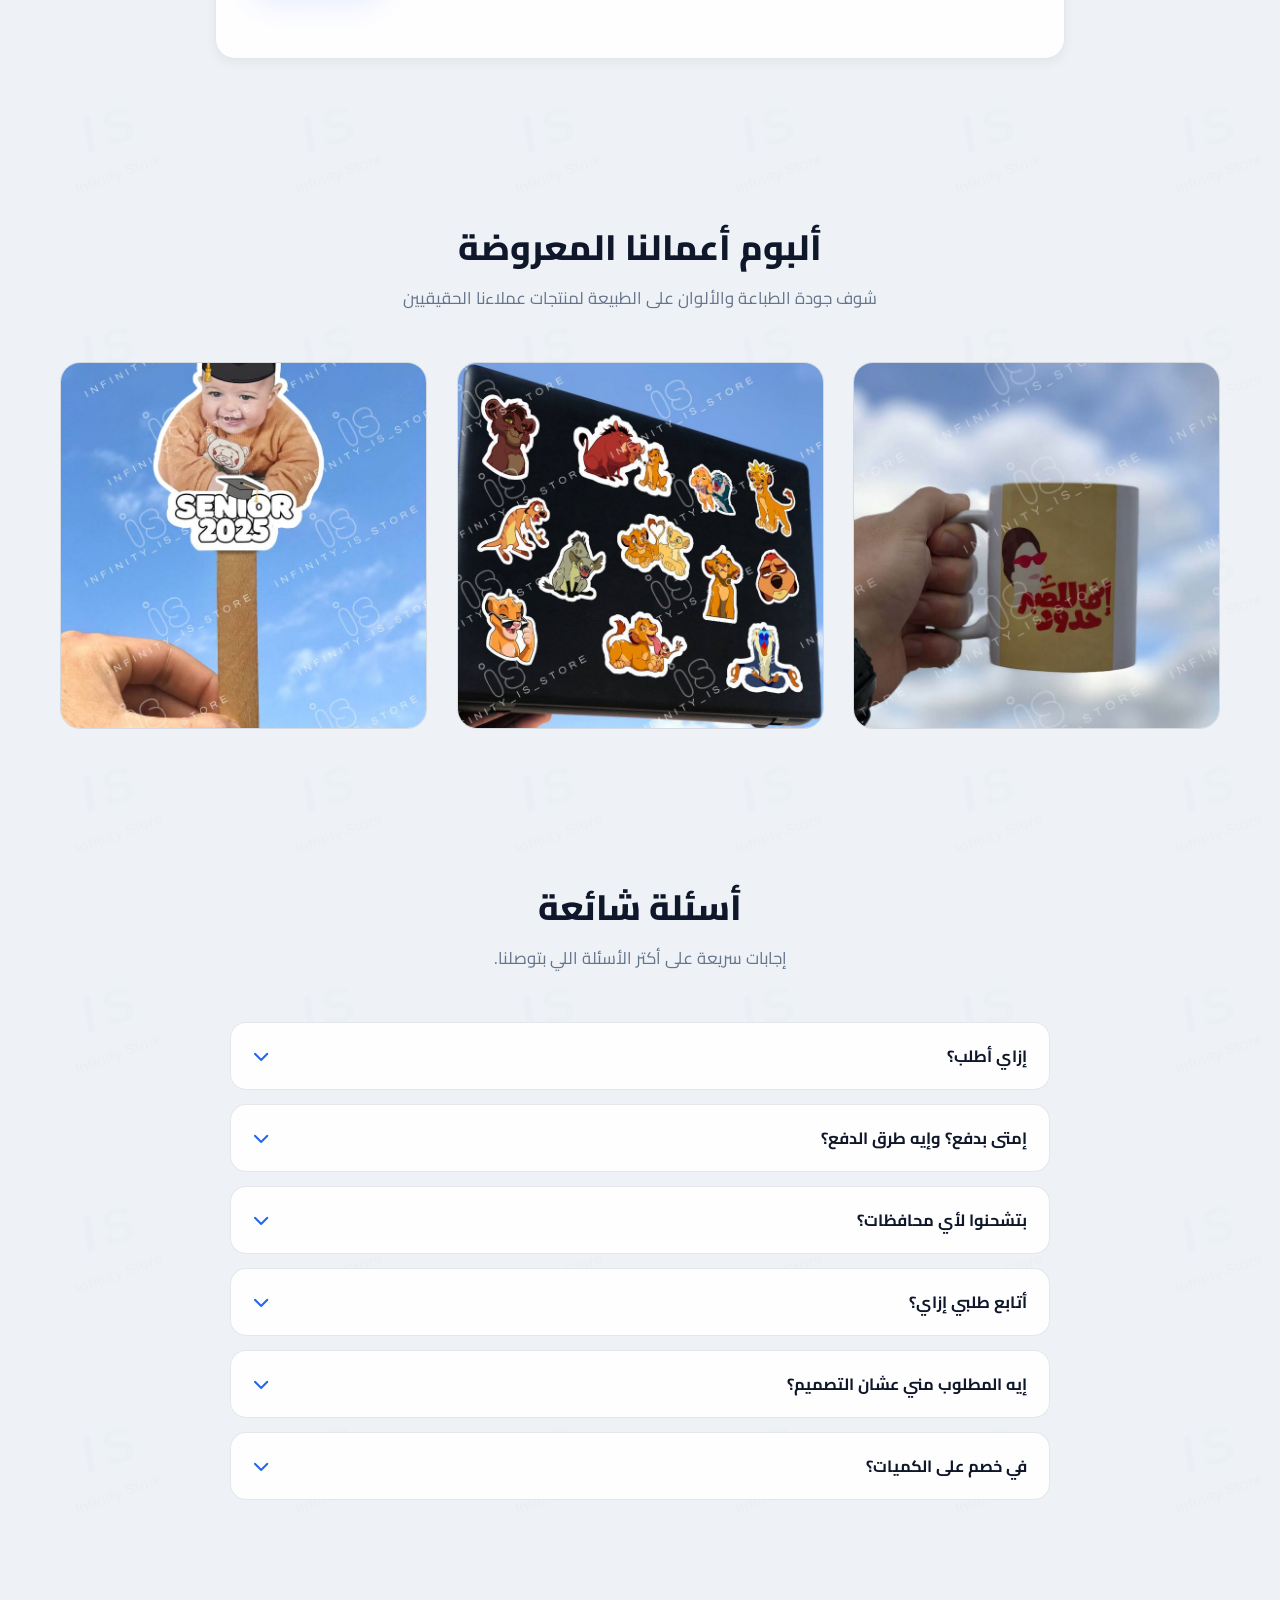
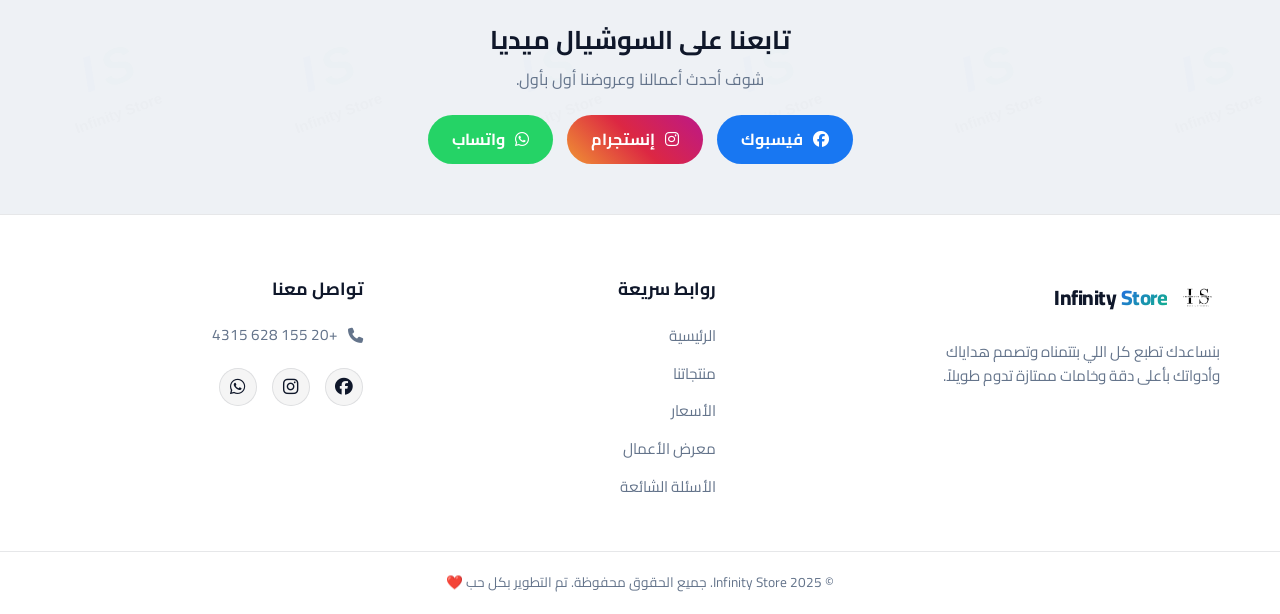
==== commit e9e980cc: "Add files via upload" ====
--- a/index.html
+++ b/index.html
@@ -434,50 +434,6 @@
         </div>
     </section>
 
-    <!-- Testimonials Section -->
-    <section id="testimonials" class="testimonials-section">
-        <div class="container">
-            <div class="section-header reveal">
-                <h2>آراء عملائنا</h2>
-                <p>نفخر بثقة عملائنا ونسعى دائمًا لتقديم أفضل جودة وخدمة.</p>
-            </div>
-            <div class="testimonials-grid">
-                <div class="testimonial-card reveal">
-                    <div class="stars">⭐⭐⭐⭐⭐</div>
-                    <p>"الطباعة كانت ممتازة والخامة أحسن من المتوقع، والتعامل محترم جدًا."</p>
-                    <div class="client">
-                        <i class="fa-solid fa-circle-user"></i>
-                        <div>
-                            <h4>محمد أحمد</h4>
-                            <span>عميل</span>
-                        </div>
-                    </div>
-                </div>
-                <div class="testimonial-card reveal">
-                    <div class="stars">⭐⭐⭐⭐⭐</div>
-                    <p>"استلمت طلبي بسرعة جدًا والجودة ممتازة، وأكيد هطلب مرة تانية."</p>
-                    <div class="client">
-                        <i class="fa-solid fa-circle-user"></i>
-                        <div>
-                            <h4>سارة خالد</h4>
-                            <span>عميلة</span>
-                        </div>
-                    </div>
-                </div>
-                <div class="testimonial-card reveal">
-                    <div class="stars">⭐⭐⭐⭐⭐</div>
-                    <p>"التصميم طلع بالظبط زي ما كنت متخيل، وخدمة العملاء ممتازة."</p>
-                    <div class="client">
-                        <i class="fa-solid fa-circle-user"></i>
-                        <div>
-                            <h4>أحمد علي</h4>
-                            <span>عميل</span>
-                        </div>
-                    </div>
-                </div>
-            </div>
-        </div>
-    </section>
 
     <!-- Portfolio Section -->
     <section id="portfolio" class="portfolio-section">
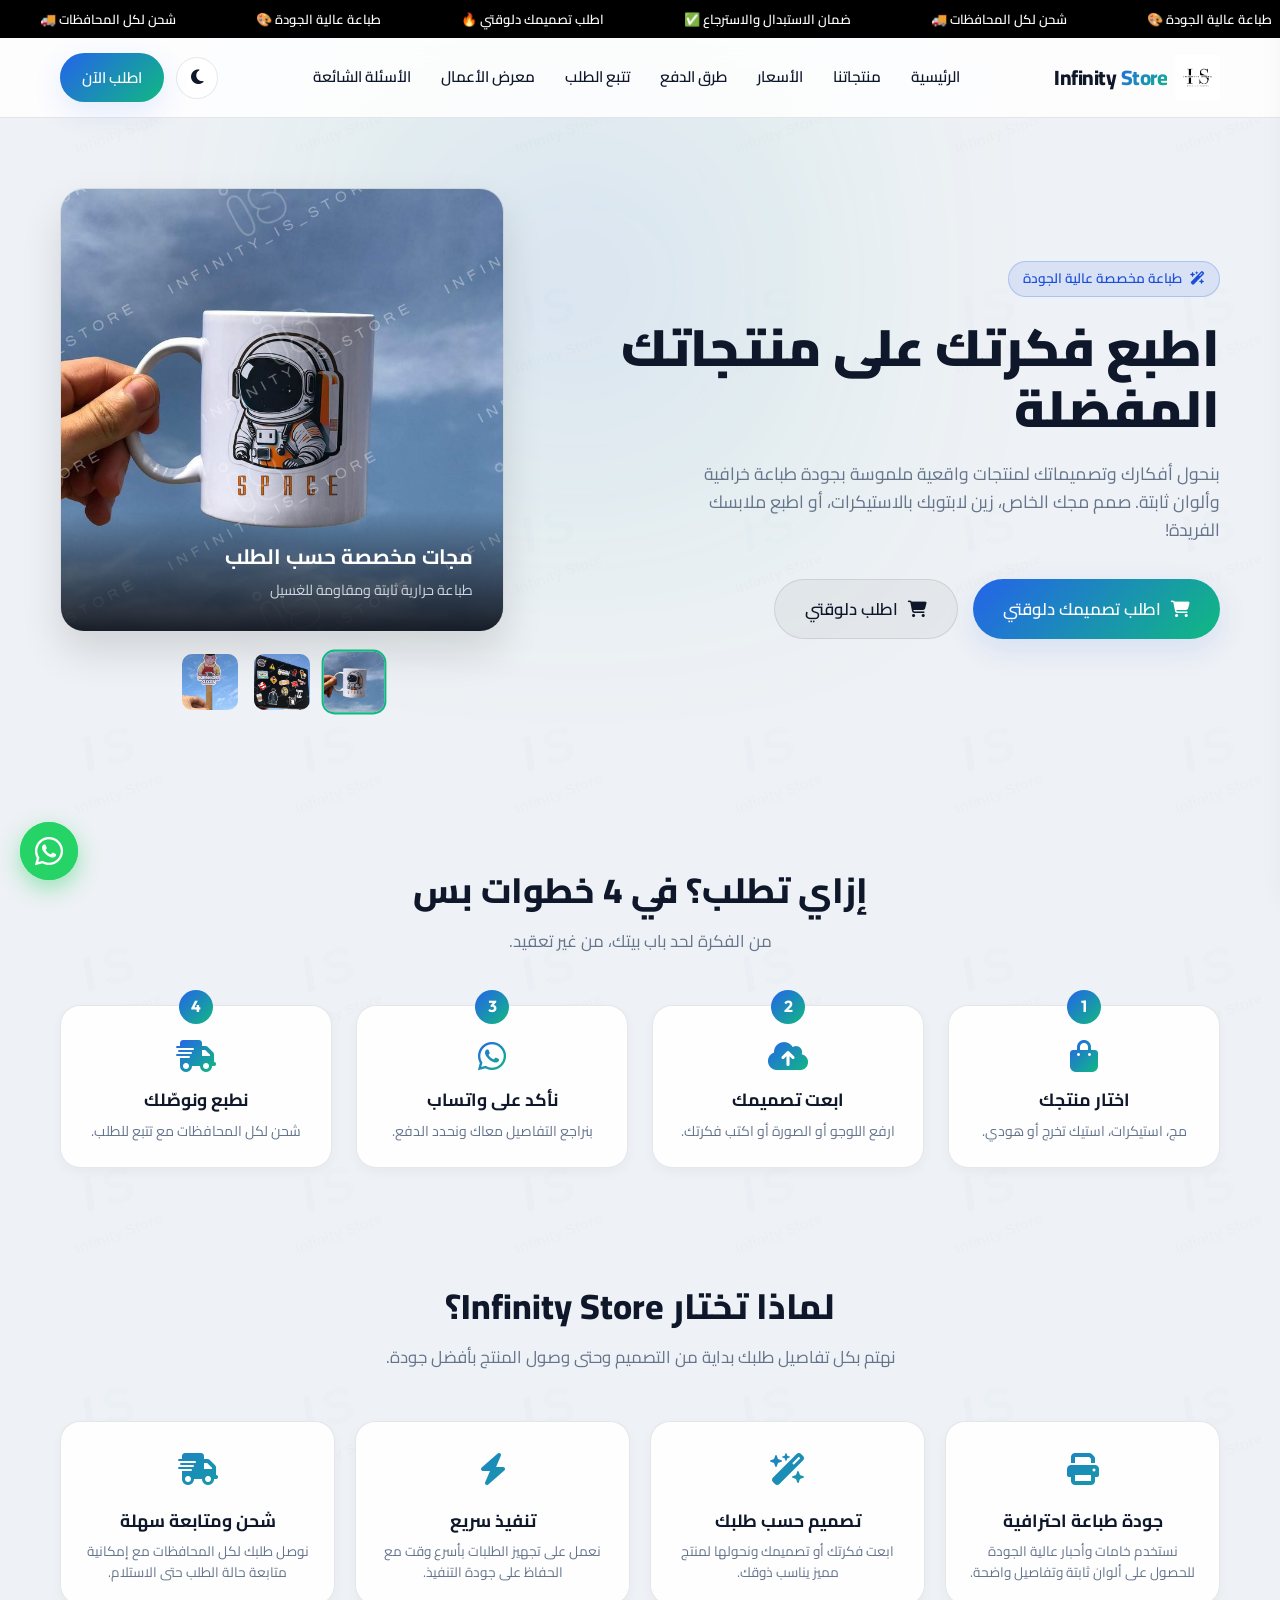
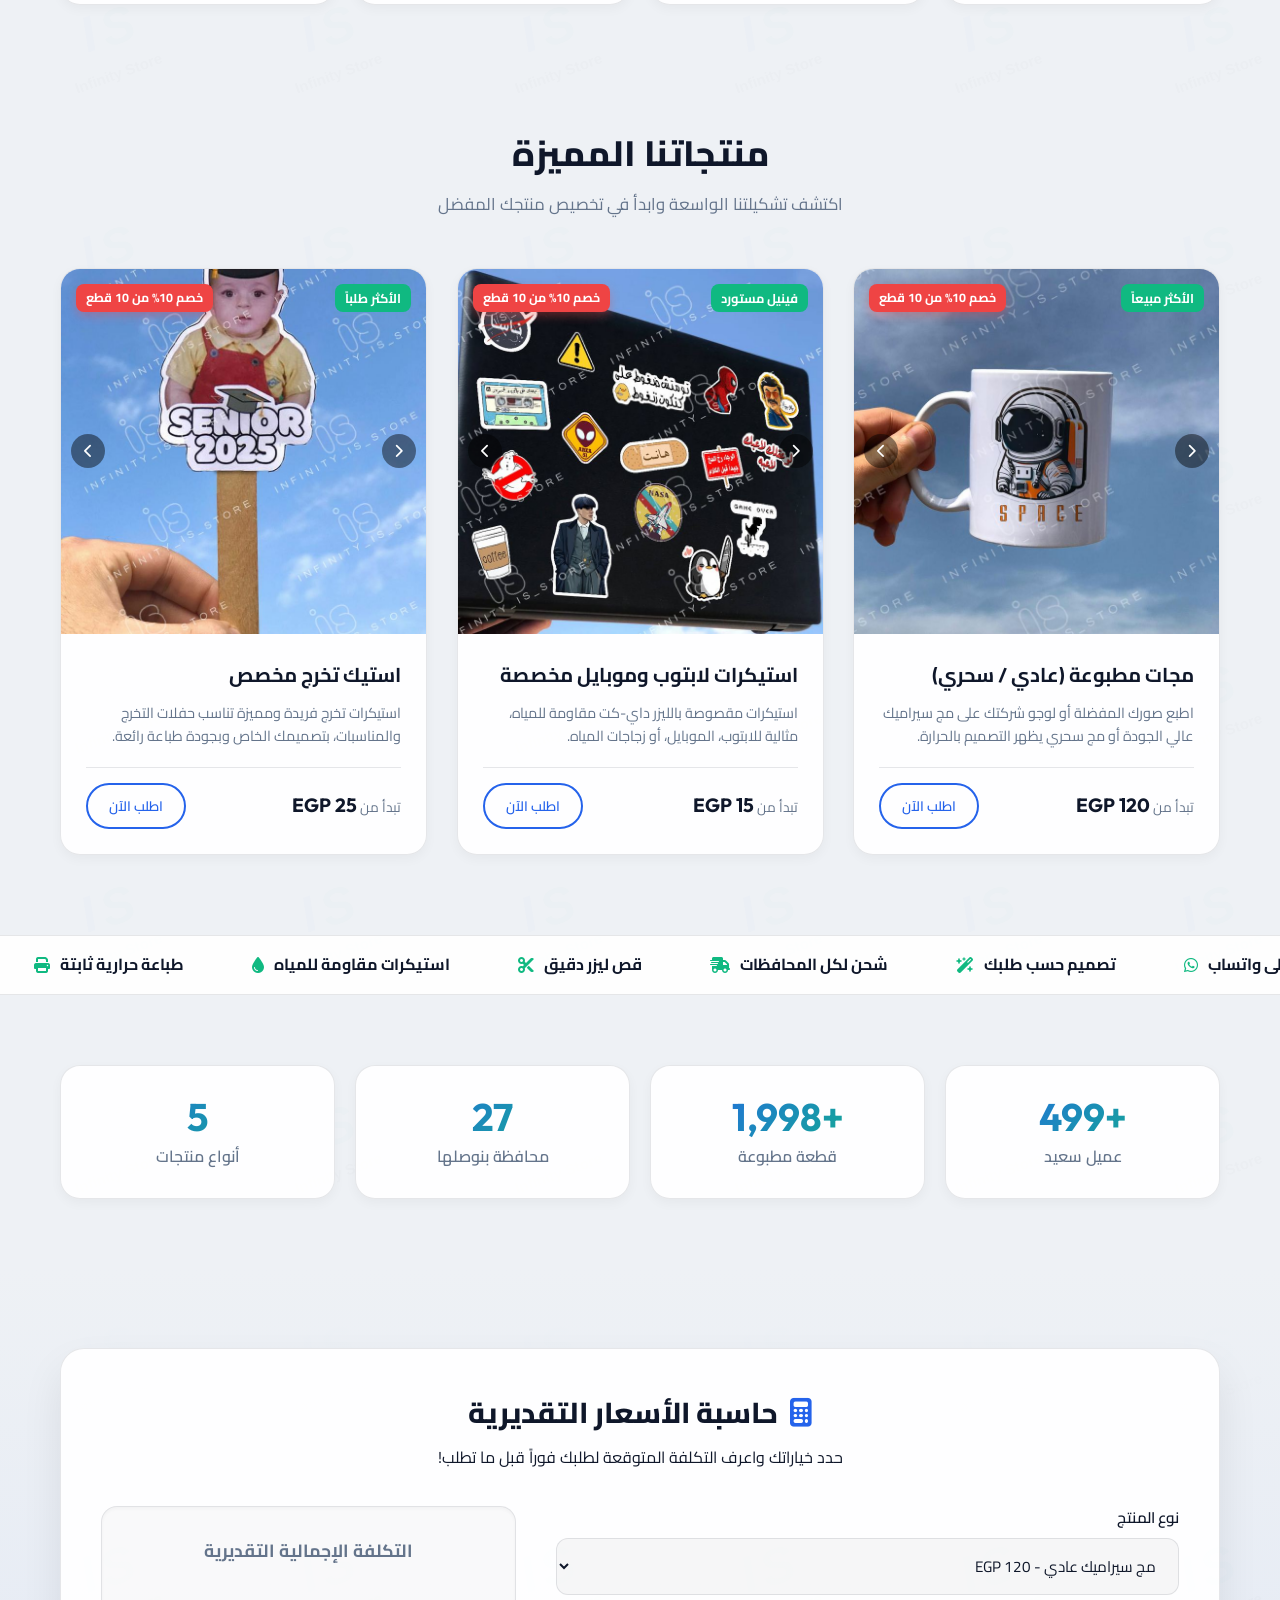
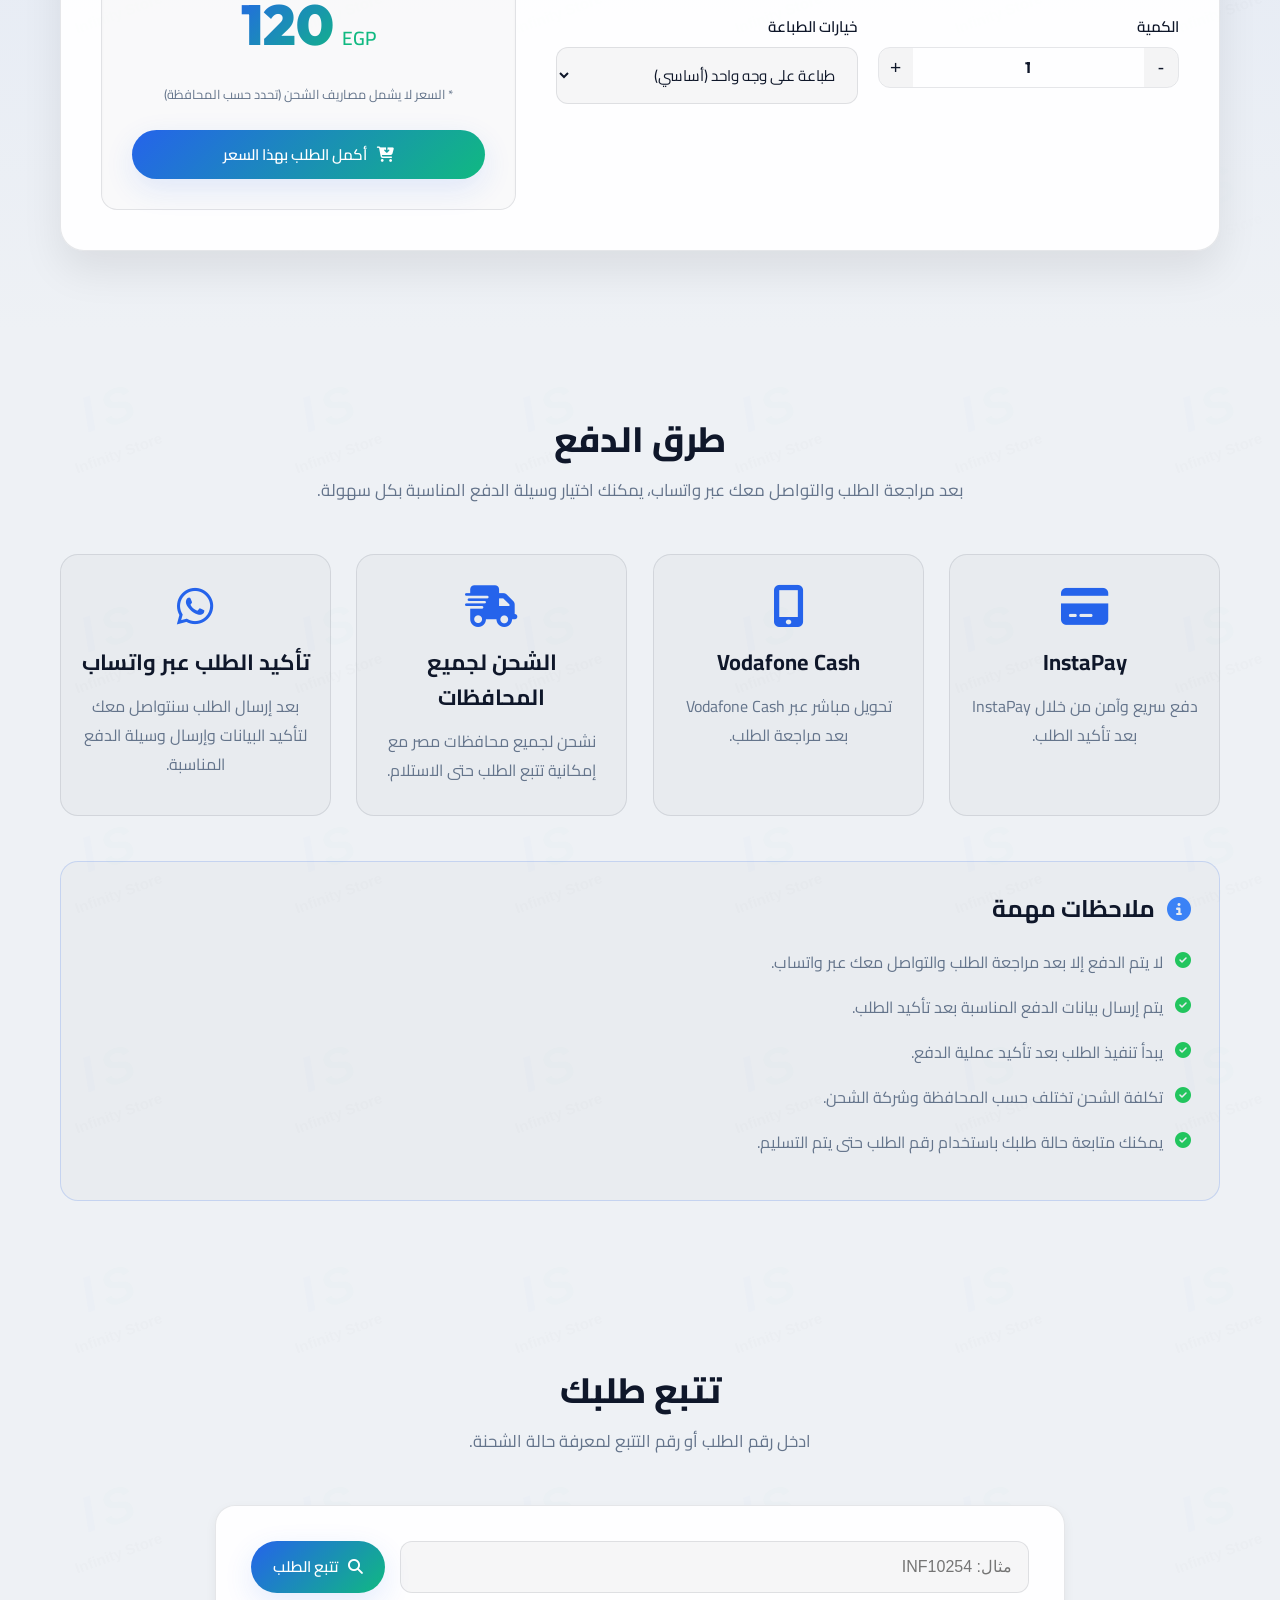
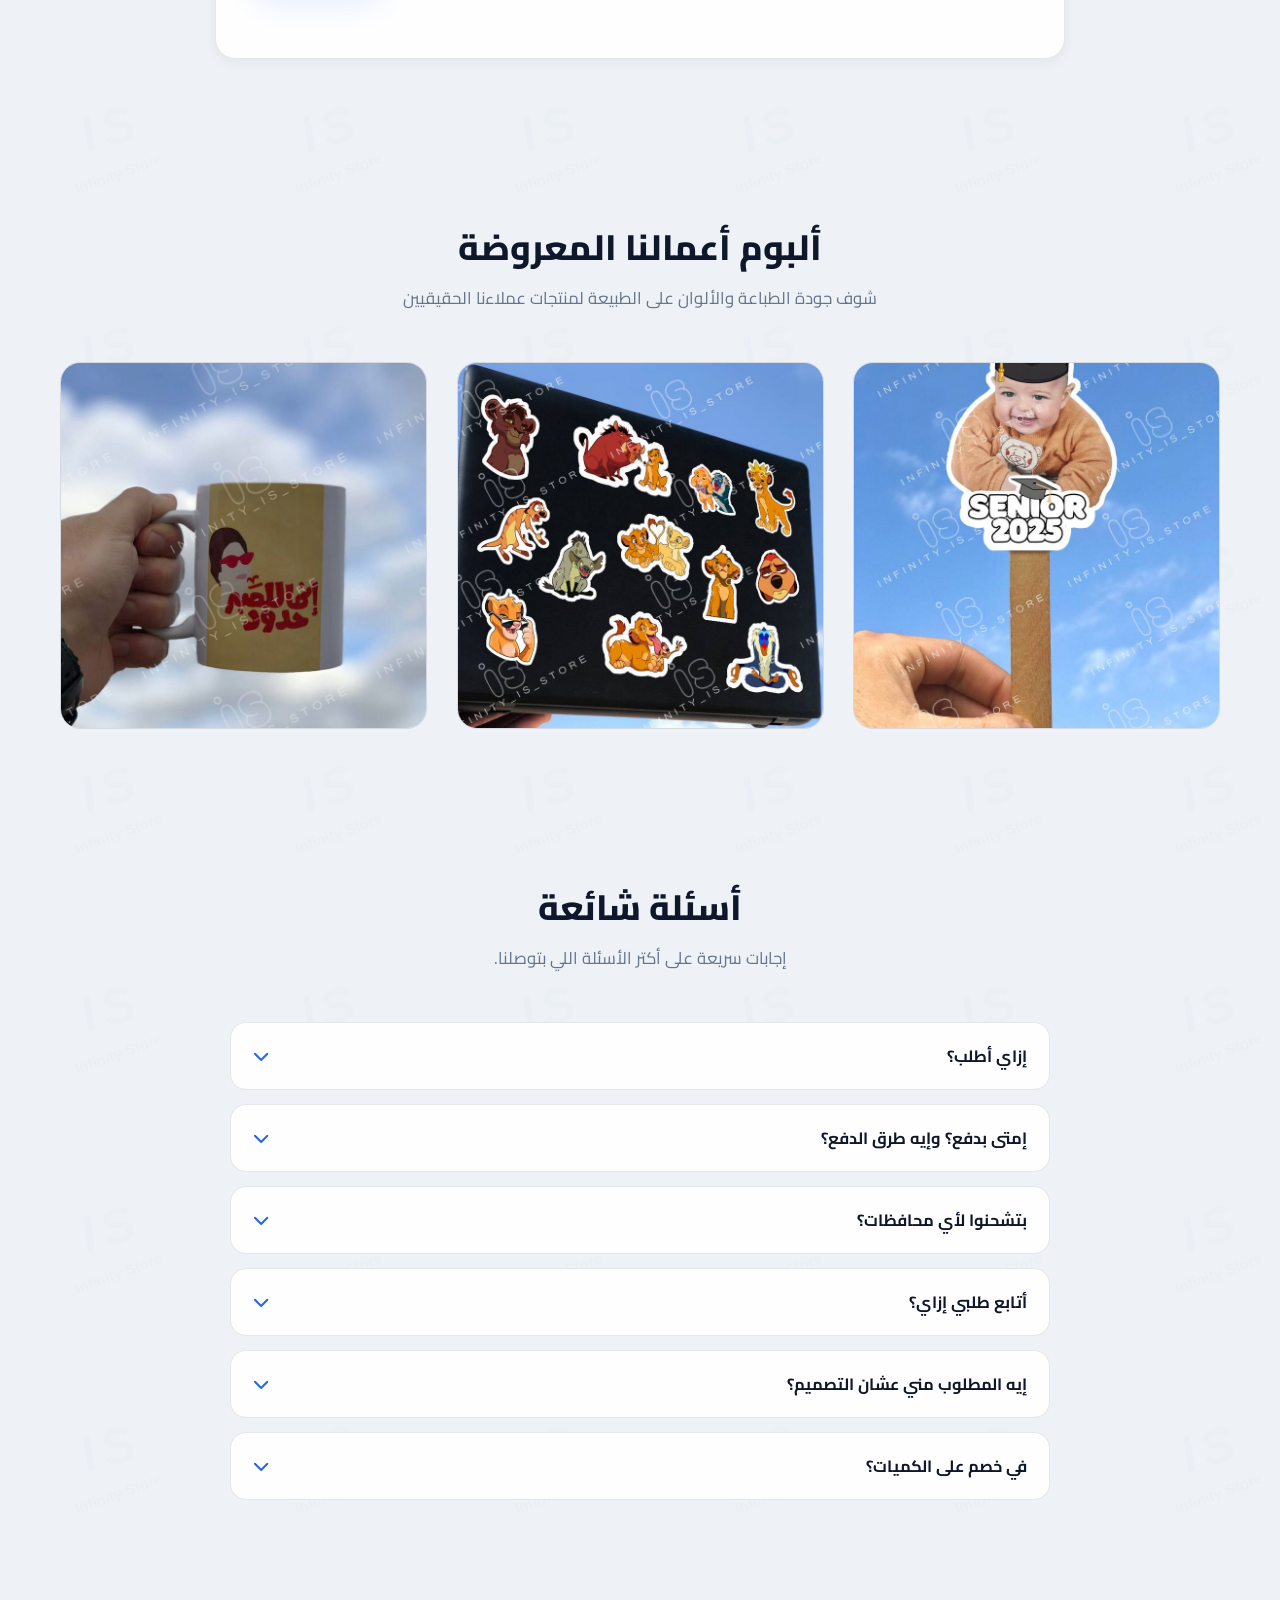
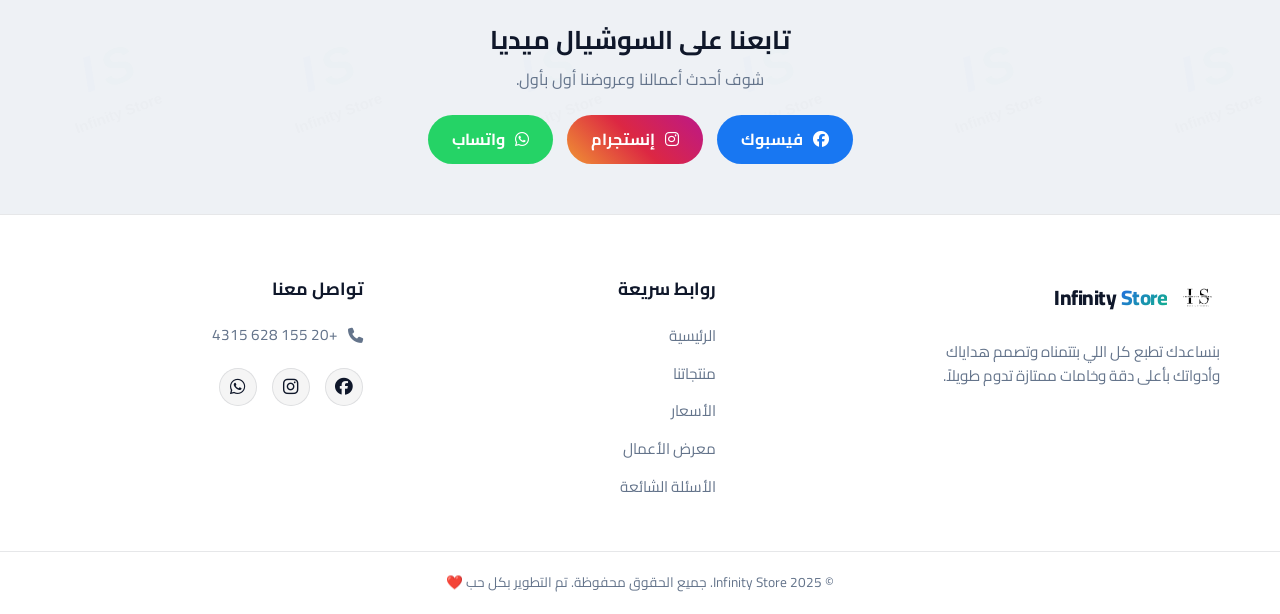
==== commit f93f37ce: "Add files via upload" ====
--- a/index.html
+++ b/index.html
@@ -12,7 +12,26 @@
     <link rel="preconnect" href="https://fonts.gstatic.com" crossorigin>
     <link href="https://fonts.googleapis.com/css2?family=Cairo:wght@300;400;600;700;900&family=Outfit:wght@300;400;600;700&display=swap" rel="stylesheet">
     <link rel="stylesheet" href="https://cdnjs.cloudflare.com/ajax/libs/font-awesome/6.4.0/css/all.min.css">
-    <link rel="stylesheet" href="style.css">
+    <link rel="stylesheet" href="css/01-base.css">
+    <link rel="stylesheet" href="css/02-navbar.css">
+    <link rel="stylesheet" href="css/03-hero-features.css">
+    <link rel="stylesheet" href="css/04-products.css">
+    <link rel="stylesheet" href="css/05-calculator.css">
+    <link rel="stylesheet" href="css/06-portfolio-footer.css">
+    <link rel="stylesheet" href="css/07-modal.css">
+    <link rel="stylesheet" href="css/08-responsive.css">
+    <link rel="stylesheet" href="css/09-animations.css">
+    <link rel="stylesheet" href="css/10-tracking.css">
+    <link rel="stylesheet" href="css/11-tom-select.css">
+    <link rel="stylesheet" href="css/12-payments.css">
+    <link rel="stylesheet" href="css/13-product-page.css">
+    <link rel="stylesheet" href="css/14-tweaks.css">
+    <link rel="stylesheet" href="css/15-customizer.css">
+    <link rel="stylesheet" href="css/16-announcement-bar.css">
+    <link rel="stylesheet" href="css/17-ui-extras.css">
+    <link rel="stylesheet" href="css/18-new-sections.css">
+    <link rel="stylesheet" href="css/19-polish.css">
+    <link rel="stylesheet" href="css/20-dark-mode.css">
     <meta property="og:type" content="website">
     <meta property="og:site_name" content="Infinity Store">
     <meta property="og:title" content="Infinity Store | طباعة مجات واستيكرات وهدايا مخصصة">
@@ -442,27 +461,20 @@
                 <h2>ألبوم أعمالنا المعروضة</h2>
                 <p>شوف جودة الطباعة والألوان على الطبيعة لمنتجات عملاءنا الحقيقيين</p>
             </div>
-            <div class="portfolio-grid">
-                <div class="portfolio-item reveal reveal-right">
-                    <img loading="lazy" src="./assets/products/mug/2.jpg" alt="تصميم مج مخصص">
-                    <div class="portfolio-overlay">
-                        <h4>مج تذكار للأصدقاء</h4>
-                        <span>تصميم واقعي ديجيتال</span>
-                    </div>
-                </div>
+            <div class="portfolio-grid" id="portfolioGrid">
+                <!-- الصور بتتحمّل تلقائيًا من assets/portfolio.json (بيتحدّث لوحده من فولدر assets/portfolio).
+                     العناصر دي مجرد عرض احتياطي لو فشل التحميل. -->
                 <div class="portfolio-item reveal">
-                    <img loading="lazy" src="./assets/products/stickers/2.jpg" alt="استيكرات لابتوب مطبوعة">
-                    <div class="portfolio-overlay">
-                        <h4>اكتر من مجموعة استيكرات لاب توب</h4>
-                        <span>مقاومة للمياه والرطوبة</span>
-                    </div>
-                </div>
-                <div class="portfolio-item reveal reveal-left">
-                    <img loading="lazy" src="./assets/products/graduation/2.jpg" alt="استيك تخرج مخصص">
-                    <div class="portfolio-overlay">
-                        <h4>استيك تخرج مميز</h4>
-                        <span>تصميمك الخاص بجودة طباعة عالية</span>
-                    </div>
+                    <img loading="lazy" src="assets/portfolio/%D9%85%D8%AC%20%D8%AA%D8%B0%D9%83%D8%A7%D8%B1%20%D9%84%D9%84%D8%A3%D8%B5%D8%AF%D9%82%D8%A7%D8%A1%20-%20%D8%AA%D8%B5%D9%85%D9%8A%D9%85%20%D9%88%D8%A7%D9%82%D8%B9%D9%8A%20%D8%AF%D9%8A%D8%AC%D9%8A%D8%AA%D8%A7%D9%84.jpg" alt="مج تذكار للأصدقاء">
+                    <div class="portfolio-overlay"><h4>مج تذكار للأصدقاء</h4><span>تصميم واقعي ديجيتال</span></div>
+                </div>
+                <div class="portfolio-item reveal">
+                    <img loading="lazy" src="assets/portfolio/%D8%A7%D9%83%D8%AA%D8%B1%20%D9%85%D9%86%20%D9%85%D8%AC%D9%85%D9%88%D8%B9%D8%A9%20%D8%A7%D8%B3%D8%AA%D9%8A%D9%83%D8%B1%D8%A7%D8%AA%20%D9%84%D8%A7%D8%A8%20%D8%AA%D9%88%D8%A8%20-%20%D9%85%D9%82%D8%A7%D9%88%D9%85%D8%A9%20%D9%84%D9%84%D9%85%D9%8A%D8%A7%D9%87%20%D9%88%D8%A7%D9%84%D8%B1%D8%B7%D9%88%D8%A8%D8%A9.jpg" alt="استيكرات لاب توب">
+                    <div class="portfolio-overlay"><h4>اكتر من مجموعة استيكرات لاب توب</h4><span>مقاومة للمياه والرطوبة</span></div>
+                </div>
+                <div class="portfolio-item reveal">
+                    <img loading="lazy" src="assets/portfolio/%D8%A7%D8%B3%D8%AA%D9%8A%D9%83%20%D8%AA%D8%AE%D8%B1%D8%AC%20%D9%85%D9%85%D9%8A%D8%B2%20-%20%D8%AA%D8%B5%D9%85%D9%8A%D9%85%D9%83%20%D8%A7%D9%84%D8%AE%D8%A7%D8%B5%20%D8%A8%D8%AC%D9%88%D8%AF%D8%A9%20%D8%B7%D8%A8%D8%A7%D8%B9%D8%A9%20%D8%B9%D8%A7%D9%84%D9%8A%D8%A9.jpg" alt="استيك تخرج مميز">
+                    <div class="portfolio-overlay"><h4>استيك تخرج مميز</h4><span>تصميمك الخاص بجودة طباعة عالية</span></div>
                 </div>
             </div>
         </div>
@@ -639,6 +651,22 @@
     <a href="https://wa.me/201556284315?text=%D8%A3%D9%87%D9%84%D8%A7%D9%8B%D8%8C%20%D8%B9%D8%A7%D9%8A%D8%B2%20%D8%A3%D8%B3%D8%AA%D9%81%D8%B3%D8%B1%20%D8%B9%D9%86%20%D8%A7%D9%84%D8%B7%D8%A8%D8%A7%D8%B9%D8%A9" class="wa-float" target="_blank" rel="noopener noreferrer" aria-label="تواصل معنا عبر واتساب"><i class="fa-brands fa-whatsapp"></i></a>
     <button type="button" class="back-to-top" id="backToTop" aria-label="الرجوع للأعلى"><i class="fa-solid fa-chevron-up"></i></button>
 
-    <script src="app.js"></script>
+    <script src="js/01-config.js"></script>
+    <script src="js/02-utils.js"></script>
+    <script src="js/03-ui.js"></script>
+    <script src="js/04-calculator.js"></script>
+    <script src="js/05-home.js"></script>
+    <script src="js/06-order.js"></script>
+    <script src="js/07-animations.js"></script>
+    <script src="js/08-tracking.js"></script>
+    <script src="js/09-product-page.js"></script>
+    <script src="js/10-announcement.js"></script>
+    <script src="js/11-preloader.js"></script>
+    <script src="js/12-theme.js"></script>
+    <script src="js/13-scroll-ui.js"></script>
+    <script src="js/14-counters.js"></script>
+    <script src="js/15-countdown.js"></script>
+    <script src="js/16-faq.js"></script>
+    <script src="js/17-portfolio.js"></script>
 </body>
 </html>
--- a/css/01-base.css
+++ b/css/01-base.css
@@ -0,0 +1,152 @@
+/* Design System & Root Variables */
+:root {
+    --primary-color: #2563eb; /* Vibrant Blue */
+    --primary-hover: #1d4ed8;
+    --accent-color: #10b981; /* Fresh Green */
+    --accent-hover: #059669;
+    --bg-dark: #eef1f5; /* Slightly deeper off-white so cards/frames stand out */
+    --bg-card: rgba(255, 255, 255, 0.92); /* Lighter card, contrasts with page bg */
+    --border-color: rgba(15, 23, 42, 0.1); /* Dark subtle border */
+    --text-primary: #0f172a; /* Near-black for strong contrast on white */
+    --text-muted: #64748b; /* Muted slate text, readable on white */
+    --success-color: #10b981;
+    --font-ar: 'Cairo', sans-serif;
+    --font-en: 'Outfit', sans-serif;
+    --transition-smooth: all 0.3s cubic-bezier(0.4, 0, 0.2, 1);
+    --glow-shadow: 0 10px 30px rgba(37, 99, 235, 0.12);
+}
+
+/* Base Styles & Reset */
+* {
+    margin: 0;
+    padding: 0;
+    box-sizing: border-box;
+    scroll-behavior: smooth;
+}
+
+body {
+    background-color: var(--bg-dark);
+    background-image: url("data:image/svg+xml,%3Csvg xmlns='http://www.w3.org/2000/svg' width='220' height='220' viewBox='0 0 220 220'%3E%3Cg transform='rotate(-20, 110, 110)' opacity='0.015'%3E%3Ctext x='95' y='105' fill='%232563eb' font-family='Outfit, sans-serif' font-weight='900' font-size='50' font-style='italic' text-anchor='middle'%3EI%3C/text%3E%3Ctext x='125' y='107' fill='%2310b981' font-family='Outfit, sans-serif' font-weight='900' font-size='50' font-style='italic' text-anchor='middle'%3ES%3C/text%3E%3Ctext x='110' y='140' fill='%230f172a' font-family='Cairo, sans-serif' font-weight='700' font-size='15' text-anchor='middle'%3EInfinity Store%3C/text%3E%3C/g%3E%3C/svg%3E");
+    background-repeat: repeat;
+    color: var(--text-primary);
+    font-family: var(--font-ar);
+    line-height: 1.6;
+    overflow-x: hidden;
+}
+
+.container {
+    width: 100%;
+    max-width: 1200px;
+    margin: 0 auto;
+    padding: 0 20px;
+}
+
+a {
+    color: inherit;
+    text-decoration: none;
+    transition: var(--transition-smooth);
+}
+
+/* Buttons */
+.btn {
+    display: inline-flex;
+    align-items: center;
+    justify-content: center;
+    gap: 10px;
+    padding: 10px 22px;
+    border-radius: 50px;
+    font-family: var(--font-ar);
+    font-weight: 600;
+    font-size: 0.95rem;
+    cursor: pointer;
+    transition: var(--transition-smooth);
+    border: none;
+    outline: none;
+    position: relative;
+    overflow: hidden;
+    min-height: 48px;
+}
+
+.btn:active {
+    transform: translateY(1px) scale(0.96) !important;
+}
+
+.btn .ripple {
+    position: absolute;
+    border-radius: 50%;
+    transform: scale(0);
+    animation: ripple-animation 0.6s ease-out;
+    background-color: rgba(255, 255, 255, 0.4);
+    pointer-events: none;
+}
+
+@keyframes ripple-animation {
+    to {
+        transform: scale(4);
+        opacity: 0;
+    }
+}
+
+.btn-lg {
+    padding: 14px 30px;
+    font-size: 1.05rem;
+    min-height: 56px;
+}
+
+.btn-sm {
+    padding: 8px 16px;
+    font-size: 0.85rem;
+    min-height: 40px;
+}
+
+.btn-primary {
+    background: linear-gradient(135deg, var(--primary-color), var(--accent-color));
+    color: white;
+    box-shadow: var(--glow-shadow);
+}
+
+.btn-primary:hover {
+    transform: translateY(-2px);
+    box-shadow: 0 0 25px rgba(16, 185, 129, 0.4);
+}
+
+.btn-secondary {
+    background: rgba(0, 0, 0, 0.04);
+    color: var(--text-primary);
+    border: 1px solid var(--border-color);
+}
+
+.btn-secondary:hover {
+    background: rgba(0, 0, 0, 0.08);
+    transform: translateY(-2px);
+}
+
+.btn-outline-primary {
+    background: transparent;
+    color: var(--primary-color);
+    border: 2px solid var(--primary-color);
+}
+
+.btn-outline-primary:hover {
+    background: var(--primary-color);
+    color: white;
+    box-shadow: var(--glow-shadow);
+}
+
+.btn-block {
+    width: 100%;
+}
+
+.badge {
+    background: rgba(37, 99, 235, 0.1);
+    color: var(--primary-hover);
+    padding: 6px 14px;
+    border-radius: 50px;
+    font-size: 0.85rem;
+    font-weight: 600;
+    border: 1px solid rgba(37, 99, 235, 0.25);
+    display: inline-flex;
+    align-items: center;
+    gap: 8px;
+    margin-bottom: 20px;
+}
--- a/css/02-navbar.css
+++ b/css/02-navbar.css
@@ -0,0 +1,168 @@
+/* Header & Navbar */
+.navbar {
+    position: fixed;
+    top: 0;
+    left: 0;
+    right: 0;
+    z-index: 100;
+    background: rgba(255, 255, 255, 0.85);
+    backdrop-filter: blur(15px);
+    -webkit-backdrop-filter: blur(15px);
+    border-bottom: 1px solid var(--border-color);
+    height: 80px;
+    display: flex;
+    align-items: center;
+}
+
+.navbar-container {
+    display: flex;
+    justify-content: space-between;
+    align-items: center;
+}
+
+.logo {
+    display: flex;
+    align-items: center;
+    gap: 10px;
+    font-size: 1.5rem;
+    font-weight: 800;
+    letter-spacing: -0.5px;
+}
+
+.logo-img {
+    height: 45px;
+    width: auto;
+    display: block;
+}
+
+.logo-text {
+    font-size: 1.3rem;
+    font-weight: 800;
+}
+
+.logo-icon {
+    background: linear-gradient(135deg, var(--primary-color), var(--accent-color));
+    -webkit-background-clip: text;
+    -webkit-text-fill-color: transparent;
+    font-size: 1.8rem;
+}
+
+.logo-custom-is {
+    position: relative;
+    display: inline-flex;
+    align-items: center;
+    justify-content: center;
+    width: 40px;
+    height: 40px;
+    font-family: var(--font-en);
+    font-weight: 900;
+    font-size: 2.1rem;
+    font-style: italic;
+    line-height: 1;
+    margin-left: 8px;
+}
+
+.logo-custom-is .char-i {
+    color: var(--primary-color);
+    position: absolute;
+    z-index: 2;
+    transform: translateX(-3px);
+    text-shadow: 0 0 8px rgba(37, 99, 235, 0.2);
+}
+
+.logo-custom-is .char-s {
+    color: var(--accent-color);
+    position: absolute;
+    z-index: 1;
+    transform: translateX(9px) translateY(1px);
+    opacity: 0.9;
+    text-shadow: 0 0 8px rgba(16, 185, 129, 0.2);
+}
+
+.accent-text {
+    background: linear-gradient(135deg, var(--primary-color), var(--accent-color));
+    -webkit-background-clip: text;
+    -webkit-text-fill-color: transparent;
+}
+
+.nav-links {
+    display: flex;
+    gap: 30px;
+}
+
+.nav-links a {
+    font-weight: 600;
+    font-size: 0.95rem;
+    position: relative;
+    padding: 5px 0;
+}
+
+.nav-links a::after {
+    content: '';
+    position: absolute;
+    bottom: 0;
+    right: 0;
+    width: 0;
+    height: 2px;
+    background: var(--accent-color);
+    transition: var(--transition-smooth);
+}
+
+.nav-links a:hover {
+    color: var(--accent-color);
+}
+
+.nav-links a:hover::after {
+    width: 100%;
+}
+
+.mobile-menu-btn {
+    display: none;
+    background: transparent;
+    border: none;
+    color: var(--text-primary);
+    font-size: 1.5rem;
+    cursor: pointer;
+}
+
+/* Mobile Drawer */
+.mobile-drawer {
+    position: fixed;
+    top: 0;
+    bottom: 0;
+    right: -300px;
+    width: 280px;
+    background: var(--bg-dark);
+    border-left: 1px solid var(--border-color);
+    z-index: 150;
+    padding: 40px 20px;
+    transition: var(--transition-smooth);
+    display: flex;
+    flex-direction: column;
+    box-shadow: -10px 0 30px rgba(0, 0, 0, 0.08);
+}
+
+.mobile-drawer.active {
+    right: 0;
+}
+
+.close-drawer-btn {
+    background: transparent;
+    border: none;
+    color: var(--text-primary);
+    font-size: 1.8rem;
+    align-self: flex-start;
+    margin-bottom: 40px;
+    cursor: pointer;
+}
+
+.drawer-links {
+    display: flex;
+    flex-direction: column;
+    gap: 25px;
+}
+
+.drawer-links a {
+    font-size: 1.2rem;
+    font-weight: 600;
+}
--- a/css/03-hero-features.css
+++ b/css/03-hero-features.css
@@ -0,0 +1,179 @@
+/* Hero Section */
+.hero-section {
+    position: relative;
+    padding-top: 150px;
+    padding-bottom: 80px;
+    overflow: hidden;
+}
+
+.hero-bg-glow {
+    position: absolute;
+    top: -10%;
+    left: 20%;
+    width: 50vw;
+    height: 50vw;
+    background: radial-gradient(circle, rgba(37, 99, 235, 0.12) 0%, rgba(16, 185, 129, 0.05) 50%, transparent 100%);
+    filter: blur(80px);
+    z-index: -1;
+}
+
+.hero-container {
+    display: grid;
+    grid-template-columns: 1.2fr 0.8fr;
+    gap: 50px;
+    align-items: center;
+}
+
+.hero-content h1 {
+    font-size: 3.2rem;
+    font-weight: 900;
+    line-height: 1.2;
+    margin-bottom: 20px;
+}
+
+.hero-content p {
+    font-size: 1.1rem;
+    color: var(--text-muted);
+    margin-bottom: 35px;
+    max-width: 550px;
+}
+
+.hero-actions {
+    display: flex;
+    gap: 15px;
+    flex-wrap: wrap;
+}
+
+.hero-image-wrapper {
+    position: relative;
+    width: 100%;
+}
+
+.hero-image-card {
+    position: relative;
+    width: 100%;
+    border-radius: 24px;
+    overflow: hidden;
+    aspect-ratio: 1/1;
+    border: 1px solid var(--border-color);
+    box-shadow: 0 20px 40px rgba(0, 0, 0, 0.12);
+}
+
+.hero-image-card img {
+    width: 100%;
+    height: 100%;
+    object-fit: cover;
+    transition: opacity 0.5s ease-in-out;
+}
+
+.image-overlay-info {
+    position: absolute;
+    bottom: 0;
+    left: 0;
+    right: 0;
+    padding: 30px;
+    background: linear-gradient(to top, rgba(9, 13, 22, 0.9) 0%, rgba(9, 13, 22, 0.4) 60%, transparent 100%);
+}
+
+.image-overlay-info h4 {
+    font-size: 1.3rem;
+    font-weight: 700;
+    margin-bottom: 5px;
+    color: #ffffff;
+}
+
+.image-overlay-info p {
+    font-size: 0.9rem;
+    color: #cbd5e1;
+}
+
+.hero-thumbnails {
+    display: flex;
+    justify-content: center;
+    gap: 12px;
+    margin-top: 20px;
+}
+
+.hero-thumbnails .thumb {
+    width: 60px;
+    height: 60px;
+    border-radius: 12px;
+    overflow: hidden;
+    cursor: pointer;
+    border: 2px solid transparent;
+    transition: var(--transition-smooth);
+}
+
+.hero-thumbnails .thumb img {
+    width: 100%;
+    height: 100%;
+    object-fit: cover;
+}
+
+.hero-thumbnails .thumb.active {
+    border-color: var(--accent-color);
+    transform: scale(1.08);
+}
+
+/* Features Grid */
+.features-section {
+    padding: 40px 0;
+}
+
+.features-grid {
+    display: grid;
+    grid-template-columns: repeat(4, 1fr);
+    gap: 20px;
+}
+.feature-card {
+    background: var(--bg-card);
+    border: 1px solid var(--border-color);
+    backdrop-filter: blur(10px);
+    -webkit-backdrop-filter: blur(10px);
+    border-radius: 20px;
+    padding: 22px 18px;
+    text-align: center;
+    transition: var(--transition-smooth);
+    box-shadow: 0 4px 12px rgba(0, 0, 0, 0.04);
+}
+
+.feature-card:hover {
+    transform: translateY(-5px);
+    border-color: var(--primary-color);
+    box-shadow: var(--glow-shadow);
+}
+
+.feature-icon {
+    font-size: 2rem;
+    background: linear-gradient(135deg, var(--primary-color), var(--accent-color));
+    -webkit-background-clip: text;
+    -webkit-text-fill-color: transparent;
+    margin-bottom: 12px;
+}
+
+.feature-card h3 {
+    font-size: 1.1rem;
+    font-weight: 700;
+    margin-bottom: 6px;
+}
+
+.feature-card p {
+    font-size: 0.85rem;
+    color: var(--text-muted);
+    line-height: 1.5;
+}
+/* ضبط الـ Grid في الشاشات المتوسطة (تابلت) */
+@media (max-width: 992px) {
+    .features-grid {
+        grid-template-columns: repeat(2, 1fr);
+        gap: 20px;
+    }
+}
+
+/* ضبط الـ Grid في الشاشات الصغيرة (موبايل) */
+@media (max-width: 600px) {
+    .features-grid {
+        grid-template-columns: 1fr;
+        gap: 20px;
+    }
+}
--- a/css/04-products.css
+++ b/css/04-products.css
@@ -0,0 +1,150 @@
+/* Products Section */
+.products-section {
+    padding: 80px 0;
+}
+
+.section-header {
+    text-align: center;
+    margin-bottom: 50px;
+}
+
+.section-header h2 {
+    font-size: 2.2rem;
+    font-weight: 800;
+    margin-bottom: 10px;
+}
+
+.section-header p {
+    color: var(--text-muted);
+    font-size: 1.05rem;
+}
+
+.products-grid {
+    display: grid;
+    grid-template-columns: repeat(3, 1fr);
+    gap: 30px;
+}
+
+.product-card {
+    background: var(--bg-card);
+    border: 1px solid var(--border-color);
+    border-radius: 20px;
+    overflow: hidden;
+    transition: var(--transition-smooth);
+    display: flex;
+    flex-direction: column;
+    height: 100%;
+    cursor: pointer;
+    box-shadow: 0 4px 12px rgba(0, 0, 0, 0.04);
+}
+
+.product-card:hover {
+    transform: translateY(-8px);
+    border-color: var(--accent-color);
+}
+
+.product-img-holder {
+    position: relative;
+    width: 100%;
+    aspect-ratio: 1/1;
+    overflow: hidden;
+}
+
+.product-img-holder img {
+    width: 100%;
+    height: 100%;
+    object-fit: cover;
+    transition: opacity 0.4s ease-in-out !important;
+}
+
+.img-nav-btn {
+    position: absolute;
+    top: 50%;
+    transform: translateY(-50%);
+    width: 34px;
+    height: 34px;
+    border-radius: 50%;
+    background: rgba(0, 0, 0, 0.45);
+    color: #fff;
+    border: none;
+    display: flex;
+    align-items: center;
+    justify-content: center;
+    cursor: pointer;
+    font-size: 14px;
+    z-index: 5;
+    transition: 0.3s;
+}
+
+.img-nav-btn:hover {
+    background: rgba(0, 0, 0, 0.7);
+}
+
+.img-nav-left {
+    left: 10px;
+}
+
+.img-nav-right {
+    right: 10px;
+}
+
+.product-badge {
+    position: absolute;
+    top: 15px;
+    right: 15px;
+    background: var(--accent-color);
+    color: white;
+    padding: 4px 10px;
+    border-radius: 8px;
+    font-size: 0.8rem;
+    font-weight: 700;
+}
+
+.product-info {
+    padding: 25px;
+    display: flex;
+    flex-direction: column;
+    flex-grow: 1;
+}
+
+.product-info h3 {
+    font-size: 1.25rem;
+    font-weight: 700;
+    margin-bottom: 10px;
+}
+
+.product-info p {
+    font-size: 0.9rem;
+    color: var(--text-muted);
+    margin-bottom: 20px;
+    flex-grow: 1;
+}
+
+.product-footer {
+    display: flex;
+    justify-content: space-between;
+    align-items: center;
+    gap: 10px;
+    flex-wrap: wrap;
+    min-height: 50px;
+    padding-top: 15px;
+    border-top: 1px solid var(--border-color);
+}
+
+.product-footer .btn {
+    white-space: nowrap;
+    min-width: 100px;
+    text-align: center;
+}
+
+.product-footer .price {
+    font-size: 0.85rem;
+    color: var(--text-muted);
+}
+
+.product-footer .amount {
+    font-family: var(--font-en);
+    font-size: 1.2rem;
+    font-weight: 700;
+    color: var(--text-primary);
+}
--- a/css/05-calculator.css
+++ b/css/05-calculator.css
@@ -0,0 +1,188 @@
+/* Calculator Section */
+.calculator-section {
+    padding: 80px 0;
+    background: linear-gradient(180deg, var(--bg-dark), rgba(37, 99, 235, 0.03), var(--bg-dark));
+}
+
+.calculator-card {
+    background: var(--bg-card);
+    border: 1px solid var(--border-color);
+    border-radius: 24px;
+    padding: 40px;
+    box-shadow: 0 20px 40px rgba(0, 0, 0, 0.08);
+}
+
+.calculator-header {
+    margin-bottom: 35px;
+    text-align: center;
+}
+
+.calculator-header h2 {
+    font-size: 1.8rem;
+    font-weight: 800;
+    display: flex;
+    align-items: center;
+    justify-content: center;
+    gap: 12px;
+    margin-bottom: 10px;
+}
+
+.calculator-header h2 i {
+    color: var(--primary-color);
+}
+
+.calculator-body {
+    display: grid;
+    grid-template-columns: 1.2fr 0.8fr;
+    gap: 40px;
+}
+
+.form-group {
+    margin-bottom: 20px;
+}
+
+.form-group label {
+    display: block;
+    font-size: 0.95rem;
+    font-weight: 600;
+    margin-bottom: 8px;
+    color: var(--text-primary);
+}
+
+.form-group input, 
+.form-group select,
+.form-group textarea {
+    width: 100%;
+    padding: 12px 18px;
+    border-radius: 12px;
+    background: rgba(0, 0, 0, 0.03);
+    border: 1px solid var(--border-color);
+    color: var(--text-primary);
+    font-family: var(--font-ar);
+    font-size: 0.95rem;
+    transition: var(--transition-smooth);
+    outline: none;
+}
+
+.form-group input:focus, 
+.form-group select:focus,
+.form-group textarea:focus {
+    border-color: var(--primary-color);
+    box-shadow: 0 0 0 3px rgba(37, 99, 235, 0.15);
+}
+
+.form-group select {
+    color-scheme: light;
+}
+
+.form-group select option {
+    background-color: #ffffff;
+    color: #0f172a;
+    padding: 10px;
+}
+
+.form-row {
+    display: grid;
+    grid-template-columns: 1fr 1fr;
+    gap: 20px;
+}
+
+/* Custom Qty Selector */
+.qty-selector {
+    display: flex;
+    border: 1px solid var(--border-color);
+    border-radius: 12px;
+    overflow: hidden;
+}
+
+.qty-selector button {
+    width: 45px;
+    background: rgba(0, 0, 0, 0.04);
+    border: none;
+    color: var(--text-primary);
+    font-size: 1.2rem;
+    cursor: pointer;
+    transition: var(--transition-smooth);
+}
+
+.qty-selector button:hover {
+    background: rgba(0, 0, 0, 0.08);
+}
+
+.qty-selector input {
+    border: none;
+    border-radius: 0;
+    background: transparent;
+    color: var(--text-primary);
+    text-align: center;
+    font-family: var(--font-en);
+    font-weight: 700;
+    padding: 10px;
+}
+
+.qty-selector input::-webkit-outer-spin-button,
+.qty-selector input::-webkit-inner-spin-button {
+    -webkit-appearance: none;
+    margin: 0;
+}
+
+.discount-alert {
+    background: rgba(16, 185, 129, 0.1);
+    border: 1px solid rgba(16, 185, 129, 0.3);
+    color: #059669;
+    padding: 12px 18px;
+    border-radius: 12px;
+    font-size: 0.9rem;
+    font-weight: 600;
+    display: flex;
+    align-items: center;
+    gap: 8px;
+    margin-top: 15px;
+}
+
+.calc-result-box {
+    background: rgba(0, 0, 0, 0.02);
+    border: 1px solid var(--border-color);
+    border-radius: 16px;
+    padding: 30px;
+    display: flex;
+    flex-direction: column;
+    justify-content: center;
+    text-align: center;
+    box-shadow: inset 0 2px 4px rgba(0, 0, 0, 0.04);
+}
+
+.calc-result-box h3 {
+    font-size: 1.1rem;
+    color: var(--text-muted);
+    margin-bottom: 15px;
+}
+
+.price-display {
+    display: flex;
+    justify-content: center;
+    align-items: baseline;
+    gap: 8px;
+    margin-bottom: 15px;
+}
+
+.price-display .currency {
+    font-size: 1.2rem;
+    font-weight: 600;
+    color: var(--accent-color);
+}
+
+.price-display .price-val {
+    font-family: var(--font-en);
+    font-size: 3.5rem;
+    font-weight: 900;
+    background: linear-gradient(135deg, var(--primary-color), var(--accent-color));
+    -webkit-background-clip: text;
+    -webkit-text-fill-color: transparent;
+}
+
+.vat-info {
+    font-size: 0.8rem;
+    color: var(--text-muted);
+    margin-bottom: 25px;
+}
--- a/css/06-portfolio-footer.css
+++ b/css/06-portfolio-footer.css
@@ -0,0 +1,155 @@
+/* Portfolio Section */
+.portfolio-section {
+    padding: 80px 0;
+}
+
+.portfolio-grid {
+    display: grid;
+    grid-template-columns: repeat(3, 1fr);
+    gap: 30px;
+}
+
+.portfolio-item {
+    position: relative;
+    border-radius: 20px;
+    overflow: hidden;
+    aspect-ratio: 1/1;
+    border: 1px solid var(--border-color);
+    cursor: pointer;
+}
+
+.portfolio-item img {
+    width: 100%;
+    height: 100%;
+    object-fit: cover;
+    transition: all 0.5s cubic-bezier(0.25, 0.46, 0.45, 0.94);
+}
+
+.portfolio-overlay {
+    position: absolute;
+    bottom: -100%;
+    left: 0;
+    right: 0;
+    padding: 25px;
+    background: linear-gradient(to top, rgba(9, 13, 22, 0.95) 0%, rgba(9, 13, 22, 0.4) 100%);
+    transition: var(--transition-smooth);
+    display: flex;
+    flex-direction: column;
+    justify-content: flex-end;
+}
+
+.portfolio-item:hover img {
+    transform: scale(1.05);
+}
+
+.portfolio-item:hover .portfolio-overlay {
+    bottom: 0;
+}
+
+.portfolio-overlay h4 {
+    font-size: 1.15rem;
+    font-weight: 700;
+    margin-bottom: 5px;
+    color: #ffffff;
+}
+
+.portfolio-overlay span {
+    font-size: 0.85rem;
+    color: #cbd5e1;
+}
+
+/* Footer Section */
+.main-footer {
+    background: #ffffff;
+    border-top: 1px solid var(--border-color);
+    padding: 60px 0 20px;
+}
+
+.footer-grid {
+    display: grid;
+    grid-template-columns: 1.5fr 1fr 1fr;
+    gap: 50px;
+    margin-bottom: 40px;
+}
+
+.footer-logo-img {
+    height: 50px;
+    width: auto;
+    margin-bottom: 10px;
+    display: block;
+}
+
+.footer-info p {
+    color: var(--text-muted);
+    font-size: 0.95rem;
+    margin-top: 20px;
+    max-width: 320px;
+}
+
+.footer-links h4,
+.footer-contact h4 {
+    font-size: 1.1rem;
+    font-weight: 700;
+    margin-bottom: 20px;
+    color: var(--text-primary);
+}
+
+.footer-links ul {
+    list-style: none;
+}
+
+.footer-links ul li {
+    margin-bottom: 12px;
+}
+
+.footer-links ul li a {
+    color: var(--text-muted);
+    font-size: 0.95rem;
+}
+
+.footer-links ul li a:hover {
+    color: var(--accent-hover);
+    padding-right: 5px;
+}
+
+.footer-contact p {
+    color: var(--text-muted);
+    font-size: 0.95rem;
+    margin-bottom: 12px;
+    display: flex;
+    align-items: center;
+    gap: 10px;
+}
+
+.social-icons {
+    display: flex;
+    gap: 15px;
+    margin-top: 20px;
+}
+
+.social-icons a {
+    width: 38px;
+    height: 38px;
+    border-radius: 50%;
+    background: rgba(0, 0, 0, 0.04);
+    display: flex;
+    align-items: center;
+    justify-content: center;
+    font-size: 1.1rem;
+    border: 1px solid var(--border-color);
+    color: var(--text-primary);
+}
+
+.social-icons a:hover {
+    background: var(--accent-color);
+    color: white;
+    transform: translateY(-3px);
+}
+
+.footer-bottom {
+    border-top: 1px solid var(--border-color);
+    padding-top: 20px;
+    text-align: center;
+    font-size: 0.85rem;
+    color: var(--text-muted);
+}
--- a/css/07-modal.css
+++ b/css/07-modal.css
@@ -0,0 +1,138 @@
+/* Modal Overlay & Card styling */
+.modal-overlay {
+    position: fixed;
+    top: 0;
+    left: 0;
+    right: 0;
+    bottom: 0;
+    background: rgba(15, 23, 42, 0.55);
+    backdrop-filter: blur(10px);
+    -webkit-backdrop-filter: blur(10px);
+    z-index: 200;
+    display: flex;
+    align-items: center;
+    justify-content: center;
+    opacity: 0;
+    pointer-events: none;
+    transition: var(--transition-smooth);
+    padding: 20px;
+}
+
+.modal-overlay.active {
+    opacity: 1;
+    pointer-events: all;
+}
+
+.modal-card {
+    background: #ffffff;
+    border: 1px solid var(--border-color);
+    border-radius: 24px;
+    width: 100%;
+    max-width: 600px;
+    padding: 35px;
+    position: relative;
+    max-height: 90vh;
+    overflow-y: auto;
+    transform: scale(0.9);
+    transition: var(--transition-smooth);
+    box-shadow: 0 25px 50px rgba(0, 0, 0, 0.2);
+}
+
+.modal-overlay.active .modal-card {
+    transform: scale(1);
+}
+
+.close-modal-btn {
+    position: absolute;
+    top: 20px;
+    left: 20px;
+    background: rgba(0, 0, 0, 0.04);
+    border: none;
+    color: var(--text-primary);
+    width: 36px;
+    height: 36px;
+    border-radius: 50%;
+    display: flex;
+    align-items: center;
+    justify-content: center;
+    font-size: 1.1rem;
+    cursor: pointer;
+    transition: var(--transition-smooth);
+}
+
+.close-modal-btn:hover {
+    background: rgba(0, 0, 0, 0.08);
+    color: var(--accent-color);
+}
+
+.modal-header {
+    text-align: center;
+    margin-bottom: 30px;
+    padding-top: 10px;
+}
+
+.modal-header h2 {
+    font-size: 1.6rem;
+    font-weight: 800;
+    margin-bottom: 8px;
+}
+
+.modal-header h2 i {
+    color: var(--accent-color);
+}
+
+.modal-header p {
+    color: var(--text-muted);
+    font-size: 0.9rem;
+}
+
+.required {
+    color: var(--accent-color);
+    margin-right: 3px;
+}
+
+/* File Upload custom style */
+.file-upload-wrapper {
+    margin-top: 25px;
+}
+
+.file-label {
+    display: flex;
+    flex-direction: column;
+    align-items: center;
+    justify-content: center;
+    padding: 20px;
+    border: 2px dashed var(--border-color);
+    border-radius: 12px;
+    background: rgba(0, 0, 0, 0.015);
+    cursor: pointer;
+    transition: var(--transition-smooth);
+    gap: 8px;
+    text-align: center;
+}
+
+.file-label:hover {
+    border-color: var(--primary-color);
+    background: rgba(37, 99, 235, 0.04);
+}
+
+.file-label i {
+    font-size: 1.8rem;
+    color: var(--primary-color);
+}
+
+.file-label span {
+    font-size: 0.9rem;
+    font-weight: 600;
+}
+
+.file-input {
+    display: none;
+}
+
+.file-name-preview {
+    margin-top: 8px;
+    font-size: 0.8rem;
+    color: var(--text-muted);
+    text-align: center;
+}
--- a/css/08-responsive.css
+++ b/css/08-responsive.css
@@ -0,0 +1,79 @@
+/* Media Queries for Responsiveness */
+@media (max-width: 992px) {
+    .hero-container {
+        grid-template-columns: 1fr;
+        text-align: center;
+        gap: 40px;
+    }
+    
+    .hero-content p {
+        margin-left: auto;
+        margin-right: auto;
+    }
+    
+    .hero-actions {
+        justify-content: center;
+    }
+    
+    .features-grid {
+        grid-template-columns: 1fr;
+        gap: 20px;
+    }
+    
+    .products-grid {
+        grid-template-columns: 1fr;
+        gap: 30px;
+        max-width: 450px;
+        margin: 0 auto;
+    }
+    
+    .calculator-body {
+        grid-template-columns: 1fr;
+        gap: 30px;
+    }
+    
+    .portfolio-grid {
+        grid-template-columns: 1fr;
+        gap: 20px;
+        max-width: 450px;
+        margin: 0 auto;
+    }
+    
+    .footer-grid {
+        grid-template-columns: 1fr;
+        gap: 30px;
+    }
+}
+
+@media (min-width: 993px) {
+    .nav-links {
+        display: flex !important;
+    }
+}
+
+@media (max-width: 768px) {
+    .nav-links {
+        display: none;
+    }
+    
+    .btn-nav {
+        display: none;
+    }
+    
+    .mobile-menu-btn {
+        display: block;
+    }
+    
+    .hero-content h1 {
+        font-size: 2.2rem;
+    }
+    
+    .form-row {
+        grid-template-columns: 1fr;
+        gap: 0;
+    }
+    
+    .modal-card {
+        padding: 25px 20px;
+    }
+}
--- a/css/09-animations.css
+++ b/css/09-animations.css
@@ -0,0 +1,20 @@
+/* Scroll Reveal Animations */
+.reveal {
+    opacity: 0;
+    transform: translateY(40px);
+    transition: opacity 0.8s cubic-bezier(0.16, 1, 0.3, 1), transform 0.8s cubic-bezier(0.16, 1, 0.3, 1);
+    will-change: transform, opacity;
+}
+
+.reveal.reveal-left {
+    transform: translateX(-80px);
+}
+
+.reveal.reveal-right {
+    transform: translateX(80px);
+}
+
+.reveal.active {
+    opacity: 1;
+    transform: translate(0) !important;
+}
--- a/css/10-tracking.css
+++ b/css/10-tracking.css
@@ -0,0 +1,175 @@
+/* =========================
+   Tracking Section
+========================= */
+
+.tracking-section{
+    padding:80px 0;
+}
+
+.tracking-card{
+    max-width:850px;
+    margin:auto;
+    background:var(--bg-card);
+    border:1px solid var(--border-color);
+    border-radius:20px;
+    padding:35px;
+    backdrop-filter:blur(12px);
+    box-shadow: 0 4px 12px rgba(0, 0, 0, 0.05);
+}
+
+.tracking-search{
+    display:flex;
+    gap:15px;
+    margin-bottom:30px;
+}
+
+.tracking-search input{
+    flex:1;
+    padding:16px;
+    border-radius:12px;
+    border:1px solid var(--border-color);
+    background:rgba(0,0,0,.03);
+    color:var(--text-primary);
+    font-size:16px;
+}
+
+.tracking-search input:focus{
+    outline:none;
+    border-color:var(--primary-color);
+}
+
+.tracking-result{
+    margin-top:30px;
+}
+
+.tracking-status{
+    text-align:center;
+    margin-bottom:30px;
+}
+
+.tracking-status h3{
+    font-size:28px;
+}
+
+#statusText{
+    color:var(--accent-color);
+}
+
+.tracking-progress{
+    display:flex;
+    justify-content:space-between;
+    align-items:center;
+    gap:15px;
+    margin:40px 0;
+    flex-wrap:wrap;
+}
+
+.step{
+    flex:1;
+    min-width:140px;
+    text-align:center;
+    transition:.3s;
+}
+
+.step i{
+    width:65px;
+    height:65px;
+    border-radius:50%;
+    display:flex;
+    justify-content:center;
+    align-items:center;
+    margin:auto;
+    font-size:24px;
+    color:#fff;
+    background:#f1c40f;
+    margin-bottom:12px;
+    transition:.3s;
+}
+
+.step span{
+    display:block;
+    font-weight:bold;
+    color:#94a3b8;
+}
+
+.step.active i{
+    background:#28a745;
+}
+
+.step.active span{
+    color:#28a745;
+}
+
+.tracking-details{
+    display:grid;
+    grid-template-columns:repeat(auto-fit,minmax(220px,1fr));
+    gap:20px;
+    margin-top:35px;
+}
+
+.tracking-details div{
+    background:rgba(0,0,0,.03);
+    padding:18px;
+    border-radius:12px;
+    border:1px solid var(--border-color);
+    color: var(--text-primary);
+}
+
+@media(max-width:768px){
+
+.tracking-search{
+    flex-direction:column;
+}
+
+.tracking-progress{
+    flex-direction:column;
+}
+
+.step{
+    width:100%;
+}
+
+}
+
+
+.payments-section{
+    padding:80px 0;
+}
+
+.payments-grid{
+    display:grid;
+    grid-template-columns:repeat(auto-fit,minmax(240px,1fr));
+    gap:25px;
+    margin-top:40px;
+}
+
+.payment-card{
+    background:rgba(0,0,0,.025);
+    border:1px solid var(--border-color);
+    border-radius:18px;
+    padding:30px 20px;
+    text-align:center;
+    transition:.3s;
+}
+
+.payment-card:hover{
+    transform:translateY(-8px);
+    border-color:var(--primary-color);
+}
+
+.payment-card i{
+    font-size:42px;
+    color:var(--primary-color);
+    margin-bottom:18px;
+}
+
+.payment-card h3{
+    margin-bottom:12px;
+    font-size:22px;
+    color: var(--text-primary);
+}
+
+.payment-card p{
+    color:var(--text-muted);
+    line-height:1.8;
+}
--- a/css/11-tom-select.css
+++ b/css/11-tom-select.css
@@ -0,0 +1,165 @@
+/* ===========================
+   Tom Select Premium Style
+=========================== */
+
+.ts-wrapper{
+    font-size:16px;
+}
+
+.ts-control{
+    background:#ffffff !important;
+    border:1.5px solid rgba(37,99,235,.25) !important;
+    color:#0f172a !important;
+    border-radius:14px;
+    min-height:56px;
+    transition:all .35s ease;
+    box-shadow:none !important;
+}
+
+.ts-control:hover{
+    border-color:#3b82f6 !important;
+}
+
+.ts-wrapper.focus .ts-control{
+    border-color:#3b82f6 !important;
+    box-shadow:0 0 0 4px rgba(59,130,246,.15) !important;
+}
+
+.ts-control input{
+    color:#0f172a !important;
+    font-size:16px;
+}
+
+.ts-control input::placeholder{
+    color:#94a3b8;
+}
+
+.ts-control::after{
+    border-color:#3b82f6 transparent transparent transparent !important;
+    transition:.3s;
+}
+
+.ts-wrapper.dropdown-active .ts-control::after{
+    transform:rotate(180deg);
+    margin-top:-6px;
+}
+
+.ts-dropdown{
+    background:#ffffff !important;
+    border:1px solid #bfdbfe !important;
+    border-radius:12px;
+    overflow:hidden;
+}
+
+.ts-dropdown .option{
+    background:#ffffff !important;
+    color:#0f172a !important;
+    font-size:16px;
+    padding:12px 15px;
+}
+
+.ts-dropdown .option:hover{
+    background:#eff6ff !important;
+    color:#1d4ed8 !important;
+}
+
+.ts-dropdown .active{
+    background:#2563eb !important;
+    color:#ffffff !important;
+}
+
+.ts-dropdown .selected{
+    background:#2563eb !important;
+    color:#ffffff !important;
+}
+
+@keyframes dropdownFade{
+
+    from{
+        opacity:0;
+        transform:translateY(-8px) scale(.98);
+    }
+
+    to{
+        opacity:1;
+        transform:translateY(0) scale(1);
+    }
+
+}
+.ts-control input {
+    display: none !important;
+}
+
+.ts-dropdown .dropdown-input {
+    display: none !important;
+}
+/* =========================
+   Tom Select Dark Theme
+========================= */
+
+.ts-wrapper.single .ts-control{
+    background:#ffffff !important;
+    border:1px solid #93c5fd !important;
+    color:#0f172a !important;
+    border-radius:14px;
+    min-height:56px;
+}
+
+.ts-wrapper.single .ts-control input{
+    color:#0f172a !important;
+}
+
+.ts-dropdown{
+    background:#ffffff !important;
+    border:1px solid #93c5fd !important;
+    border-radius:0 0 14px 14px;
+    overflow:hidden;
+}
+
+.ts-dropdown .option{
+    background:#ffffff !important;
+    color:#0f172a !important;
+    font-size:17px !important;
+    padding:14px 16px !important;
+    transition:.25s;
+}
+
+.ts-dropdown .option:hover{
+    background:#eaf1ff !important;
+    color:#0f172a !important;
+}
+
+.ts-dropdown .active{
+    background:#2563eb !important;
+    color:#fff !important;
+}
+
+.ts-dropdown .selected{
+    background:#2563eb !important;
+    color:#fff !important;
+}
+/* إصلاح لون خلفية قائمة Tom Select */
+.ts-dropdown,
+.ts-dropdown-content {
+    background: #ffffff !important;
+}
+
+.ts-dropdown .option {
+    background: #ffffff !important;
+    color: #0f172a !important;
+}
+
+.ts-dropdown .option:hover,
+.ts-dropdown .active,
+.ts-dropdown .selected {
+    background: #2563eb !important;
+    color: #fff !important;
+}
+.ts-dropdown-content{
+    background:#ffffff !important;
+}
+
+.ts-dropdown .option{
+    background:#ffffff !important;
+    color:#0f172a !important;
+}
--- a/css/12-payments.css
+++ b/css/12-payments.css
@@ -0,0 +1,75 @@
+/* ===========================
+   Payment Notes
+=========================== */
+
+.payment-notes{
+
+    margin-top:45px;
+
+    background:rgba(0,0,0,.02);
+
+    border:1px solid rgba(37,99,235,.18);
+
+    border-radius:18px;
+
+    padding:28px;
+
+}
+
+.payment-notes h3{
+
+    display:flex;
+
+    align-items:center;
+
+    gap:12px;
+
+    margin-bottom:20px;
+
+    color:var(--text-primary);
+
+    font-size:24px;
+
+}
+
+.payment-notes h3 i{
+
+    color:#3b82f6;
+
+}
+
+.payment-notes ul{
+
+    list-style:none;
+
+    padding:0;
+
+    margin:0;
+
+}
+
+.payment-notes li{
+
+    display:flex;
+
+    align-items:flex-start;
+
+    gap:12px;
+
+    margin-bottom:16px;
+
+    color:var(--text-muted);
+
+    line-height:1.8;
+
+    font-size:16px;
+
+}
+
+.payment-notes li i{
+
+    color:#22c55e;
+
+    margin-top:4px;
+
+}
--- a/css/13-product-page.css
+++ b/css/13-product-page.css
@@ -0,0 +1,180 @@
+/* ===========================
+   Product Page
+=========================== */
+
+.product-page{
+    padding:20px 0 60px;
+}
+
+.product-details{
+    display:grid;
+    grid-template-columns:1fr 1fr;
+    gap:60px;
+    align-items:center;
+}
+
+.main-image-wrap{
+    position:relative;
+    max-width:420px;
+    margin:0 auto;
+}
+
+.product-image .main-image-wrap img{
+    width:100%;
+    max-width:420px;
+    aspect-ratio:1/1;
+    object-fit:cover;
+    display:block;
+    margin:0 auto;
+    border-radius:20px;
+    box-shadow:0 20px 50px rgba(0,0,0,.15);
+    transition: all 0.5s cubic-bezier(0.25, 0.46, 0.45, 0.94);
+}
+
+.product-content h1{
+    font-size:40px;
+    margin-bottom:20px;
+    color: var(--text-primary);
+}
+
+.product-content p{
+    font-size:18px;
+    line-height:1.9;
+    color:var(--text-muted);
+    margin-bottom:25px;
+}
+
+.product-content h2{
+    font-size:34px;
+    color:#0077ff;
+    margin-bottom:30px;
+}
+
+.product-detail-badge{
+    display:inline-block;
+    background:#0077ff;
+    color:#fff;
+    padding:8px 16px;
+    border-radius:30px;
+    margin-bottom:20px;
+    font-size:14px;
+    font-weight:bold;
+}
+
+@media(max-width:900px){
+
+.product-details{
+
+grid-template-columns:1fr;
+
+}
+
+.product-content{
+
+text-align:center;
+
+}
+
+}
+.product-features{
+    margin-top:20px;
+    display:flex;
+    flex-direction:column;
+    gap:12px;
+}
+
+.feature{
+    display:flex;
+    align-items:center;
+    gap:12px;
+    padding:0;
+    background:transparent;
+    box-shadow:none;
+    border:none;
+}
+
+.feature i{
+    color:#0077ff;
+    font-size:20px;
+}
+
+.feature span{
+    font-weight:600;
+    color: var(--text-primary);
+}
+/* ===========================
+   Product Header
+=========================== */
+
+.page-header{
+    padding:16px 0 10px;
+    background:#fff;
+    border-bottom:1px solid var(--border-color);
+}
+
+.breadcrumb{
+    display:flex;
+    align-items:center;
+    gap:8px;
+    font-size:14px;
+    margin-bottom:4px;
+    color:#94a3b8;
+    flex-wrap:wrap;
+}
+
+.breadcrumb a{
+    color:#0077ff;
+    text-decoration:none;
+    transition:.3s;
+}
+
+.breadcrumb a:hover{
+    color:#0056c7;
+}
+
+#pageTitle{
+    font-size:34px;
+    font-weight:800;
+    margin:0;
+    color:#0f172a;
+    line-height:1.3;
+}
+
+@media(max-width:768px){
+
+.page-header{
+padding:22px 0 14px;
+}
+
+#pageTitle{
+font-size:30px;
+}
+
+}
+/* Product Gallery */
+
+.product-gallery{
+    display:flex;
+    gap:6px;
+    margin-top:18px;
+    flex-wrap:wrap;
+    justify-content:center;
+}
+
+.product-gallery img{
+    width:75px;
+    height:75px;
+    object-fit:cover;
+    border-radius:10px;
+    cursor:pointer;
+    border:2px solid transparent;
+    transition:.3s;
+}
+
+.product-gallery img:hover{
+    transform:scale(1.05);
+}
+
+.product-gallery img.active{
+    border-color:#0077ff;
+}
--- a/css/14-tweaks.css
+++ b/css/14-tweaks.css
@@ -0,0 +1,92 @@
+/* ===========================
+   تحسين حركة الصور (Smooth)
+=========================== */
+
+.product-img-holder img,
+.hero-image-card img,
+.portfolio-item img,
+.product-image .main-image-wrap img {
+    transition: all 0.5s cubic-bezier(0.25, 0.46, 0.45, 0.94) !important;
+}
+
+.product-slide-img {
+    transition: opacity 0.4s ease-in-out !important;
+}
+
+/* تناسق الأزرار في نفس المستوى */
+.product-footer {
+    display: flex;
+    justify-content: space-between;
+    align-items: center;
+    gap: 10px;
+    flex-wrap: wrap;
+    min-height: 50px;
+}
+
+.product-footer .btn {
+    white-space: nowrap;
+    min-width: 100px;
+    text-align: center;
+}
+
+/* ضبط ارتفاع بطاقات المنتجات عشان تكون متساوية */
+.product-card {
+    display: flex;
+    flex-direction: column;
+    height: 100%;
+}
+
+.product-info {
+    flex: 1;
+    display: flex;
+    flex-direction: column;
+}
+
+.product-info p {
+    flex: 1;
+}
+
+/* ===========================
+   اللوجو في الهيدر
+=========================== */
+
+.logo-img {
+    height: 45px;
+    width: auto;
+    display: block;
+}
+
+.logo {
+    display: flex;
+    align-items: center;
+    gap: 8px;
+}
+
+.logo-text {
+    font-size: 1.3rem;
+    font-weight: 800;
+}
+
+/* ===========================
+   صوت الكليك (CSS فقط)
+=========================== */
+
+.clickable {
+    cursor: pointer;
+    transition: transform 0.1s ease;
+}
+
+.clickable:active {
+    transform: scale(0.97);
+}
+
+/* ===========================
+   تحسين الفوتر مع اللوجو
+=========================== */
+
+.footer-logo-img {
+    height: 50px;
+    width: auto;
+    margin-bottom: 10px;
+    display: block;
+}
--- a/css/15-customizer.css
+++ b/css/15-customizer.css
@@ -0,0 +1,271 @@
+/* ===========================
+   Interactive Preview Customizer Styles
+   =========================== */
+
+/* Main image wrap relative positioning */
+.main-image-wrap {
+    position: relative;
+    overflow: hidden;
+}
+
+/* Preview Overlay Container */
+.preview-overlay {
+    position: absolute;
+    pointer-events: none; /* Let clicks pass through if needed */
+    display: flex;
+    align-items: center;
+    justify-content: center;
+    transition: all 0.3s ease;
+    z-index: 3;
+}
+
+/* Default product position presets */
+.preview-overlay.preview-mug {
+    top: 28%;
+    left: 31%;
+    width: 38%;
+    height: 44%;
+    transform: perspective(400px) rotateY(-8deg); /* Slight 3D curve rotation for mug */
+}
+
+.preview-overlay.preview-stickers {
+    top: 20%;
+    left: 20%;
+    width: 60%;
+    height: 60%;
+}
+
+.preview-overlay.preview-tshirt {
+    top: 26%;
+    left: 32%;
+    width: 36%;
+    height: 38%;
+}
+
+.preview-overlay.preview-graduation {
+    top: 25%;
+    left: 25%;
+    width: 50%;
+    height: 50%;
+}
+
+/* Image preview inside the mockup */
+#previewImage {
+    max-width: 100%;
+    max-height: 100%;
+    object-fit: contain;
+    transition: transform 0.1s ease;
+    mix-blend-mode: multiply; /* Blends print with item textures */
+    opacity: 0.9;
+}
+
+/* Sticker look: adds white outline and shadow to transparent PNGs/Text */
+.preview-stickers #previewImage, 
+.preview-graduation #previewImage {
+    mix-blend-mode: normal !important;
+    opacity: 1 !important;
+    filter: drop-shadow(1.5px 0 0 #ffffff) drop-shadow(-1.5px 0 0 #ffffff) 
+            drop-shadow(0 1.5px 0 #ffffff) drop-shadow(0 -1.5px 0 #ffffff)
+            drop-shadow(1px 1px 0 #ffffff) drop-shadow(-1px -1px 0 #ffffff)
+            drop-shadow(1px -1px 0 #ffffff) drop-shadow(-1px 1px 0 #ffffff)
+            drop-shadow(0 6px 12px rgba(0, 0, 0, 0.45));
+}
+
+/* Text preview inside the mockup */
+#previewText {
+    position: absolute;
+    white-space: nowrap;
+    text-align: center;
+    user-select: none;
+    font-weight: 900;
+    transition: transform 0.1s ease;
+    mix-blend-mode: multiply;
+    opacity: 0.9;
+    direction: ltr; /* English numbers and text look better */
+}
+
+/* Apply sticker style to text on stickers */
+.preview-stickers #previewText,
+.preview-graduation #previewText {
+    mix-blend-mode: normal !important;
+    opacity: 1 !important;
+    filter: drop-shadow(1.5px 0 0 #ffffff) drop-shadow(-1.5px 0 0 #ffffff) 
+            drop-shadow(0 1.5px 0 #ffffff) drop-shadow(0 -1.5px 0 #ffffff)
+            drop-shadow(0 3px 6px rgba(0, 0, 0, 0.45));
+}
+
+/* Customizer Card Panel */
+.customizer-widget-card {
+    background: rgba(0, 0, 0, 0.02);
+    border: 1px solid var(--border-color);
+    border-radius: 18px;
+    padding: 24px;
+    margin: 25px 0;
+    box-shadow: inset 0 2px 4px rgba(0, 0, 0, 0.04);
+}
+
+.customizer-widget-card h3 {
+    font-size: 1.15rem;
+    font-weight: 700;
+    margin-bottom: 8px;
+    display: flex;
+    align-items: center;
+    gap: 8px;
+    color: var(--text-primary);
+}
+
+.customizer-widget-card h3 i {
+    color: var(--accent-color);
+}
+
+.widget-intro-text {
+    font-size: 0.85rem;
+    color: var(--text-muted);
+    margin-bottom: 20px;
+    line-height: 1.5;
+}
+
+/* Fields in panel */
+.customizer-field {
+    margin-bottom: 16px;
+    display: flex;
+    flex-direction: column;
+    gap: 6px;
+}
+
+.customizer-field label {
+    font-size: 0.9rem;
+    font-weight: 600;
+    color: var(--text-primary);
+}
+
+.customizer-row {
+    display: grid;
+    grid-template-columns: 1fr 1fr;
+    gap: 15px;
+}
+
+/* Input Customizing */
+.customizer-field input[type="text"],
+.customizer-field select {
+    background: rgba(0, 0, 0, 0.03);
+    border: 1px solid var(--border-color);
+    border-radius: 10px;
+    padding: 10px 14px;
+    color: var(--text-primary);
+    font-family: var(--font-ar);
+    font-size: 0.9rem;
+    outline: none;
+    transition: var(--transition-smooth);
+}
+
+.customizer-field input[type="text"]:focus,
+.customizer-field select:focus {
+    border-color: var(--primary-color);
+}
+
+.customizer-field select {
+    color-scheme: light;
+}
+
+/* Color input styling */
+.customizer-field input[type="color"] {
+    border: 1px solid var(--border-color);
+    background: transparent;
+    width: 100%;
+    height: 42px;
+    border-radius: 10px;
+    cursor: pointer;
+    padding: 2px;
+}
+
+/* File Upload custom style */
+.file-upload-label {
+    display: inline-flex;
+    align-items: center;
+    justify-content: center;
+    gap: 8px;
+    background: rgba(37, 99, 235, 0.08) !important;
+    border: 1.5px dashed rgba(37, 99, 235, 0.4) !important;
+    color: #1d4ed8 !important;
+    padding: 10px 16px;
+    border-radius: 10px;
+    cursor: pointer;
+    font-size: 0.85rem;
+    font-weight: 600;
+    transition: var(--transition-smooth);
+}
+
+.file-upload-label:hover {
+    background: rgba(37, 99, 235, 0.14) !important;
+    border-color: var(--primary-color) !important;
+}
+
+.file-upload-label input[type="file"] {
+    display: none;
+}
+
+.btn-clear-file {
+    background: rgba(239, 68, 68, 0.1) !important;
+    border: 1px solid rgba(239, 68, 68, 0.3) !important;
+    color: #dc2626 !important;
+    padding: 8px 12px;
+    font-size: 0.8rem;
+    border-radius: 8px;
+    margin-right: 8px;
+    display: inline-flex;
+    align-items: center;
+    gap: 6px;
+}
+
+.btn-clear-file:hover {
+    background: rgba(239, 68, 68, 0.18) !important;
+    border-color: #ef4444 !important;
+}
+
+.file-selected-name {
+    font-size: 0.8rem;
+    color: var(--text-muted);
+    margin-top: 4px;
+    display: block;
+}
+
+/* Range input/slider styling */
+.customizer-field input[type="range"] {
+    -webkit-appearance: none;
+    width: 100%;
+    height: 6px;
+    border-radius: 5px;
+    background: rgba(0, 0, 0, 0.08);
+    outline: none;
+    margin: 10px 0;
+}
+
+.customizer-field input[type="range"]::-webkit-slider-thumb {
+    -webkit-appearance: none;
+    appearance: none;
+    width: 18px;
+    height: 18px;
+    border-radius: 50%;
+    background: linear-gradient(135deg, var(--primary-color), var(--accent-color));
+    cursor: pointer;
+    box-shadow: 0 0 6px rgba(37, 99, 235, 0.4);
+    transition: transform 0.1s ease;
+}
+
+.customizer-field input[type="range"]::-webkit-slider-thumb:hover {
+    transform: scale(1.2);
+}
+
+/* Order button CTA on product page */
+.order-now-cta {
+    margin-top: 15px;
+    box-shadow: 0 10px 25px rgba(37, 99, 235, 0.25);
+    background: linear-gradient(135deg, var(--primary-color), var(--accent-color));
+    border: none;
+    color: white;
+}
+
+.order-now-cta:hover {
+    box-shadow: 0 10px 30px rgba(16, 185, 129, 0.4);
+}
--- a/css/16-announcement-bar.css
+++ b/css/16-announcement-bar.css
@@ -0,0 +1,50 @@
+/* ===========================
+   Announcement Bar (Marquee)
+=========================== */
+:root {
+    --bar-h: 38px;
+}
+
+.announcement-bar {
+    position: relative;
+    z-index: 101;
+    height: var(--bar-h);
+    background: #000;
+    color: #fff;
+    overflow: hidden;
+    white-space: nowrap;
+    display: flex;
+    align-items: center;
+    font-size: 13px;
+    font-weight: 600;
+    direction: ltr;
+}
+
+.announcement-track {
+    display: flex;
+    width: max-content;
+    animation: announcement-marquee 25s linear infinite;
+}
+
+.announcement-group {
+    display: flex;
+    flex-shrink: 0;
+}
+
+.announcement-group span {
+    padding: 0 40px;
+}
+
+.announcement-bar:hover .announcement-track {
+    animation-play-state: paused;
+}
+
+@keyframes announcement-marquee {
+    from { transform: translateX(0); }
+    to   { transform: translateX(-50%); }
+}
+
+/* الـ navbar ينزل تحت الشريط ويطلع لفوق لما الشريط يختفي بالسكرول */
+.navbar {
+    top: var(--bar-h, 0px);
+}
--- a/css/17-ui-extras.css
+++ b/css/17-ui-extras.css
@@ -0,0 +1,135 @@
+/* ==========================================================
+   ✨ Enhancements: Preloader / Dark Mode / Floating buttons /
+   Offer / Steps / Stats / Ticker / FAQ / Follow band / Hovers
+========================================================== */
+
+/* ---------- Preloader ---------- */
+.preloader {
+    position: fixed;
+    inset: 0;
+    z-index: 9999;
+    background: var(--bg-dark);
+    display: flex;
+    flex-direction: column;
+    align-items: center;
+    justify-content: center;
+    gap: 22px;
+    transition: opacity 0.5s ease, visibility 0.5s ease;
+    /* شبكة أمان: لو الـ JS فشل يختفي لوحده بعد 4 ثواني */
+    animation: preloaderAutoHide 0.5s ease 4s forwards;
+}
+.preloader.hide {
+    opacity: 0;
+    visibility: hidden;
+    pointer-events: none;
+}
+.preloader img {
+    width: 90px;
+    height: auto;
+    animation: preloaderPulse 1.2s ease-in-out infinite;
+}
+.preloader-bar {
+    width: 140px;
+    height: 4px;
+    border-radius: 4px;
+    background: var(--border-color);
+    overflow: hidden;
+}
+.preloader-bar span {
+    display: block;
+    height: 100%;
+    width: 40%;
+    border-radius: 4px;
+    background: linear-gradient(90deg, var(--primary-color), var(--accent-color));
+    animation: preloaderSlide 1s ease-in-out infinite;
+}
+@keyframes preloaderPulse { 50% { transform: scale(1.08); opacity: 0.8; } }
+@keyframes preloaderSlide { from { transform: translateX(-100%); } to { transform: translateX(350%); } }
+@keyframes preloaderAutoHide { to { opacity: 0; visibility: hidden; pointer-events: none; } }
+
+/* ---------- Navbar actions + theme toggle ---------- */
+.nav-actions {
+    display: flex;
+    align-items: center;
+    gap: 12px;
+}
+.theme-toggle {
+    width: 42px;
+    height: 42px;
+    border-radius: 50%;
+    border: 1px solid var(--border-color);
+    background: var(--bg-card);
+    color: var(--text-primary);
+    cursor: pointer;
+    font-size: 1.05rem;
+    display: inline-flex;
+    align-items: center;
+    justify-content: center;
+    transition: var(--transition-smooth);
+}
+.theme-toggle:hover {
+    transform: rotate(20deg) scale(1.05);
+    border-color: var(--primary-color);
+    color: var(--primary-color);
+}
+
+/* ---------- Floating buttons ---------- */
+.wa-float {
+    position: fixed;
+    left: 20px;
+    bottom: 20px;
+    z-index: 90;
+    width: 58px;
+    height: 58px;
+    border-radius: 50%;
+    background: #25d366;
+    color: #fff;
+    font-size: 32px;
+    display: flex;
+    align-items: center;
+    justify-content: center;
+    box-shadow: 0 8px 22px rgba(37, 211, 102, 0.45);
+    transition: transform 0.3s ease;
+}
+.wa-float:hover { transform: scale(1.1); }
+.wa-float::before {
+    content: "";
+    position: absolute;
+    inset: 0;
+    border-radius: 50%;
+    background: #25d366;
+    z-index: -1;
+    animation: waPulse 2s ease-out infinite;
+}
+@keyframes waPulse {
+    from { transform: scale(1); opacity: 0.6; }
+    to   { transform: scale(1.7); opacity: 0; }
+}
+.back-to-top {
+    position: fixed;
+    right: 20px;
+    bottom: 20px;
+    z-index: 90;
+    width: 46px;
+    height: 46px;
+    border-radius: 50%;
+    border: none;
+    cursor: pointer;
+    background: linear-gradient(135deg, var(--primary-color), var(--accent-color));
+    color: #fff;
+    font-size: 1.1rem;
+    display: flex;
+    align-items: center;
+    justify-content: center;
+    box-shadow: 0 8px 20px rgba(37, 99, 235, 0.3);
+    opacity: 0;
+    visibility: hidden;
+    transform: translateY(15px);
+    transition: opacity 0.3s ease, transform 0.3s ease, visibility 0.3s ease;
+}
+.back-to-top.show {
+    opacity: 1;
+    visibility: visible;
+    transform: translateY(0);
+}
+.back-to-top:hover { transform: translateY(-4px); }
--- a/css/18-new-sections.css
+++ b/css/18-new-sections.css
@@ -0,0 +1,254 @@
+/* ---------- Offer strip + countdown ---------- */
+.offer-strip {
+    background: linear-gradient(135deg, var(--primary-color), var(--accent-color));
+    color: #fff;
+    padding: 14px 0;
+}
+.offer-inner {
+    display: flex;
+    align-items: center;
+    justify-content: space-between;
+    gap: 18px;
+    flex-wrap: wrap;
+}
+.offer-text {
+    font-size: 1.02rem;
+    display: flex;
+    align-items: center;
+    gap: 10px;
+}
+.offer-text i { font-size: 1.2rem; }
+.countdown {
+    display: flex;
+    gap: 8px;
+    direction: ltr;
+}
+.cd-box {
+    background: rgba(255, 255, 255, 0.18);
+    border: 1px solid rgba(255, 255, 255, 0.3);
+    border-radius: 10px;
+    min-width: 54px;
+    padding: 4px 8px;
+    text-align: center;
+    line-height: 1.2;
+}
+.cd-box b {
+    display: block;
+    font-family: var(--font-en);
+    font-size: 1.25rem;
+    font-weight: 700;
+}
+.cd-box small { font-size: 0.68rem; opacity: 0.9; }
+.offer-strip .btn {
+    background: #fff;
+    color: var(--primary-color);
+    border: none;
+}
+
+/* ---------- Offer badge on product cards ---------- */
+.offer-badge {
+    position: absolute;
+    top: 15px;
+    left: 15px;
+    z-index: 4;
+    background: #ef4444;
+    color: #fff;
+    padding: 4px 10px;
+    border-radius: 8px;
+    font-size: 0.78rem;
+    font-weight: 700;
+    box-shadow: 0 4px 10px rgba(239, 68, 68, 0.35);
+}
+
+/* ---------- Section spacing for new sections ---------- */
+.steps-section,
+.stats-section,
+.faq-section {
+    padding: 70px 0;
+}
+
+/* ---------- How it works ---------- */
+.steps-grid {
+    display: grid;
+    grid-template-columns: repeat(4, 1fr);
+    gap: 24px;
+    position: relative;
+}
+.step-card {
+    background: var(--bg-card);
+    border: 1px solid var(--border-color);
+    border-radius: 20px;
+    padding: 34px 20px 24px;
+    text-align: center;
+    position: relative;
+    box-shadow: 0 4px 12px rgba(0, 0, 0, 0.04);
+    transition: transform 0.3s ease, border-color 0.3s ease, box-shadow 0.3s ease;
+}
+.step-card:hover {
+    transform: translateY(-6px);
+    border-color: var(--accent-color);
+    box-shadow: var(--glow-shadow);
+}
+.step-num {
+    position: absolute;
+    top: -16px;
+    right: 50%;
+    transform: translateX(50%);
+    width: 34px;
+    height: 34px;
+    border-radius: 50%;
+    background: linear-gradient(135deg, var(--primary-color), var(--accent-color));
+    color: #fff;
+    font-family: var(--font-en);
+    font-weight: 700;
+    display: flex;
+    align-items: center;
+    justify-content: center;
+}
+.step-card .step-icon {
+    font-size: 2rem;
+    margin-bottom: 14px;
+    background: linear-gradient(135deg, var(--primary-color), var(--accent-color));
+    -webkit-background-clip: text;
+    background-clip: text;
+    -webkit-text-fill-color: transparent;
+}
+.step-card h3 { font-size: 1.1rem; margin-bottom: 6px; }
+.step-card p { font-size: 0.88rem; color: var(--text-muted); }
+
+/* ---------- Stats / counters ---------- */
+.stats-grid {
+    display: grid;
+    grid-template-columns: repeat(4, 1fr);
+    gap: 20px;
+}
+.stat-card {
+    background: var(--bg-card);
+    border: 1px solid var(--border-color);
+    border-radius: 20px;
+    padding: 28px 16px;
+    text-align: center;
+    box-shadow: 0 4px 12px rgba(0, 0, 0, 0.04);
+}
+.stat-num {
+    font-family: var(--font-en);
+    font-size: 2.4rem;
+    font-weight: 700;
+    line-height: 1.2;
+    background: linear-gradient(135deg, var(--primary-color), var(--accent-color));
+    -webkit-background-clip: text;
+    background-clip: text;
+    -webkit-text-fill-color: transparent;
+    direction: ltr;
+}
+.stat-label { color: var(--text-muted); font-weight: 600; margin-top: 4px; }
+
+/* ---------- Ticker (marquee) ---------- */
+.ticker {
+    background: var(--bg-card);
+    border-top: 1px solid var(--border-color);
+    border-bottom: 1px solid var(--border-color);
+    overflow: hidden;
+    white-space: nowrap;
+    padding: 16px 0;
+    direction: ltr;
+}
+.ticker-track {
+    display: flex;
+    width: max-content;
+    animation: ticker-move 35s linear infinite;
+}
+.ticker:hover .ticker-track { animation-play-state: paused; }
+.ticker-group { display: flex; flex-shrink: 0; }
+.ticker-group span {
+    padding: 0 34px;
+    font-weight: 700;
+    color: var(--text-primary);
+    display: inline-flex;
+    align-items: center;
+    gap: 10px;
+}
+.ticker-group span i { color: var(--accent-color); }
+@keyframes ticker-move {
+    from { transform: translateX(-50%); }
+    to   { transform: translateX(0); }
+}
+
+/* ---------- FAQ accordion ---------- */
+.faq-list {
+    max-width: 820px;
+    margin: 0 auto;
+    display: flex;
+    flex-direction: column;
+    gap: 14px;
+}
+.faq-item {
+    background: var(--bg-card);
+    border: 1px solid var(--border-color);
+    border-radius: 16px;
+    overflow: hidden;
+    transition: border-color 0.3s ease, box-shadow 0.3s ease;
+}
+.faq-item.open {
+    border-color: var(--accent-color);
+    box-shadow: var(--glow-shadow);
+}
+.faq-question {
+    width: 100%;
+    background: none;
+    border: none;
+    color: var(--text-primary);
+    font-family: var(--font-ar);
+    font-size: 1.02rem;
+    font-weight: 700;
+    text-align: start;
+    padding: 18px 22px;
+    cursor: pointer;
+    display: flex;
+    align-items: center;
+    justify-content: space-between;
+    gap: 14px;
+}
+.faq-question i {
+    color: var(--primary-color);
+    transition: transform 0.3s ease;
+}
+.faq-item.open .faq-question i { transform: rotate(180deg); }
+.faq-answer {
+    max-height: 0;
+    overflow: hidden;
+    transition: max-height 0.35s ease;
+}
+.faq-answer p {
+    padding: 0 22px 20px;
+    color: var(--text-muted);
+    font-size: 0.95rem;
+}
+
+/* ---------- Follow band ---------- */
+.follow-band {
+    padding: 50px 0;
+    text-align: center;
+}
+.follow-band h2 { font-size: 1.6rem; margin-bottom: 6px; }
+.follow-band p { color: var(--text-muted); margin-bottom: 22px; }
+.follow-links {
+    display: flex;
+    justify-content: center;
+    gap: 14px;
+    flex-wrap: wrap;
+}
+.follow-links a {
+    display: inline-flex;
+    align-items: center;
+    gap: 10px;
+    padding: 12px 24px;
+    border-radius: 50px;
+    color: #fff;
+    font-weight: 700;
+    transition: transform 0.3s ease, box-shadow 0.3s ease;
+}
+.follow-links a:hover { transform: translateY(-4px); box-shadow: 0 10px 22px rgba(0, 0, 0, 0.18); }
+.follow-links .f-fb { background: #1877f2; }
+.follow-links .f-ig { background: linear-gradient(45deg, #f09433, #dc2743, #bc1888); }
+.follow-links .f-wa { background: #25d366; }
--- a/css/19-polish.css
+++ b/css/19-polish.css
@@ -0,0 +1,30 @@
+/* ---------- Hover polish ---------- */
+.product-card { box-shadow: 0 4px 12px rgba(0, 0, 0, 0.04); }
+.product-card:hover { box-shadow: 0 18px 40px rgba(37, 99, 235, 0.16); }
+.product-card:hover .product-slide-img { transform: scale(1.08); }
+.portfolio-item img { transition: transform 0.6s ease !important; }
+.portfolio-item:hover img { transform: scale(1.08); }
+.feature-card:hover,
+.payment-card:hover,
+.testimonial-card:hover { transform: translateY(-6px); }
+
+/* ---------- Reduced motion ---------- */
+@media (prefers-reduced-motion: reduce) {
+    .reveal { opacity: 1; transform: none; transition: none; }
+    .ticker-track, .wa-float::before, .preloader img { animation: none; }
+}
+
+/* ---------- Responsive ---------- */
+@media (max-width: 992px) {
+    .steps-grid, .stats-grid { grid-template-columns: repeat(2, 1fr); }
+}
+@media (max-width: 600px) {
+    .steps-grid { gap: 28px 14px; }
+    .steps-section, .stats-section, .faq-section { padding: 50px 0; }
+    .offer-inner { justify-content: center; text-align: center; }
+    .offer-text { font-size: 0.92rem; justify-content: center; }
+    .cd-box { min-width: 46px; }
+    .stat-num { font-size: 1.9rem; }
+    .wa-float { width: 52px; height: 52px; font-size: 28px; left: 14px; bottom: 14px; }
+    .back-to-top { right: 14px; bottom: 14px; width: 42px; height: 42px; }
+}
--- a/css/20-dark-mode.css
+++ b/css/20-dark-mode.css
@@ -0,0 +1,40 @@
+/* ==========================================================
+   🌙 Dark Mode
+========================================================== */
+[data-theme="dark"] {
+    --bg-dark: #0b1120;
+    --bg-card: rgba(20, 29, 48, 0.92);
+    --border-color: rgba(255, 255, 255, 0.1);
+    --text-primary: #e5e7eb;
+    --text-muted: #94a3b8;
+    --glow-shadow: 0 10px 30px rgba(37, 99, 235, 0.25);
+    color-scheme: dark;
+}
+[data-theme="dark"] .navbar { background: rgba(11, 17, 32, 0.85); }
+[data-theme="dark"] .main-footer,
+[data-theme="dark"] .modal-card,
+[data-theme="dark"] .page-header { background: #0f172a; }
+[data-theme="dark"] #pageTitle { color: var(--text-primary); }
+[data-theme="dark"] .logo-img { filter: invert(1); mix-blend-mode: screen; }
+[data-theme="dark"] .preloader img { filter: invert(1); mix-blend-mode: screen; }
+[data-theme="dark"] .form-group input,
+[data-theme="dark"] .form-group select,
+[data-theme="dark"] .form-group textarea { background: rgba(255, 255, 255, 0.05); }
+[data-theme="dark"] .form-group select option { background-color: #0f172a; color: #e5e7eb; }
+[data-theme="dark"] .btn-secondary { background: rgba(255, 255, 255, 0.06); }
+[data-theme="dark"] .btn-secondary:hover { background: rgba(255, 255, 255, 0.12); }
+[data-theme="dark"] .calc-result-box { background: rgba(255, 255, 255, 0.03); }
+[data-theme="dark"] .social-icons a { background: rgba(255, 255, 255, 0.08); }
+[data-theme="dark"] .offer-strip .btn { color: #0b1120; }
+[data-theme="dark"] .ts-control,
+[data-theme="dark"] .ts-wrapper.single .ts-control,
+[data-theme="dark"] .ts-dropdown,
+[data-theme="dark"] .ts-dropdown-content,
+[data-theme="dark"] .ts-dropdown .option {
+    background: #0f172a !important;
+    color: #e5e7eb !important;
+}
+[data-theme="dark"] .ts-control input { color: #e5e7eb !important; }
+[data-theme="dark"] .ts-dropdown .option:hover { background: #1e293b !important; }
+[data-theme="dark"] .ts-dropdown .active,
+[data-theme="dark"] .ts-dropdown .selected { background: #2563eb !important; color: #fff !important; }
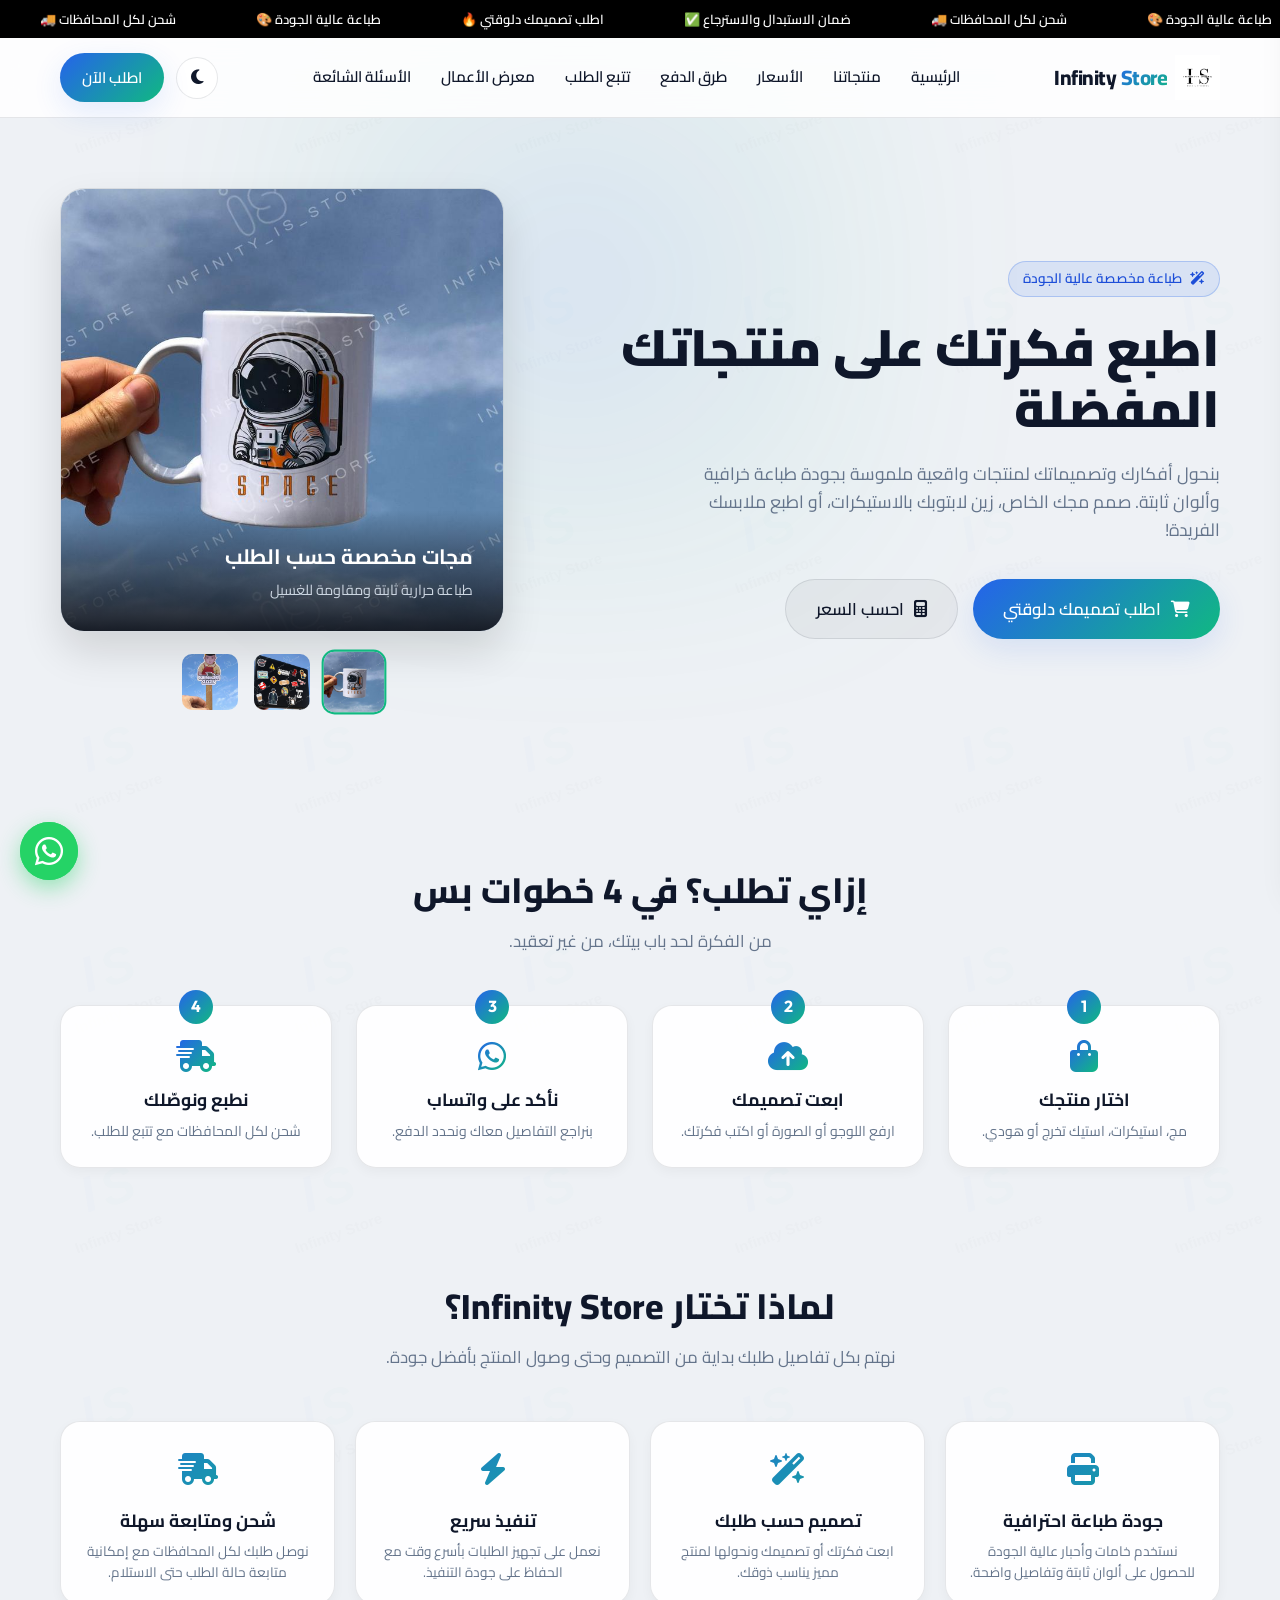
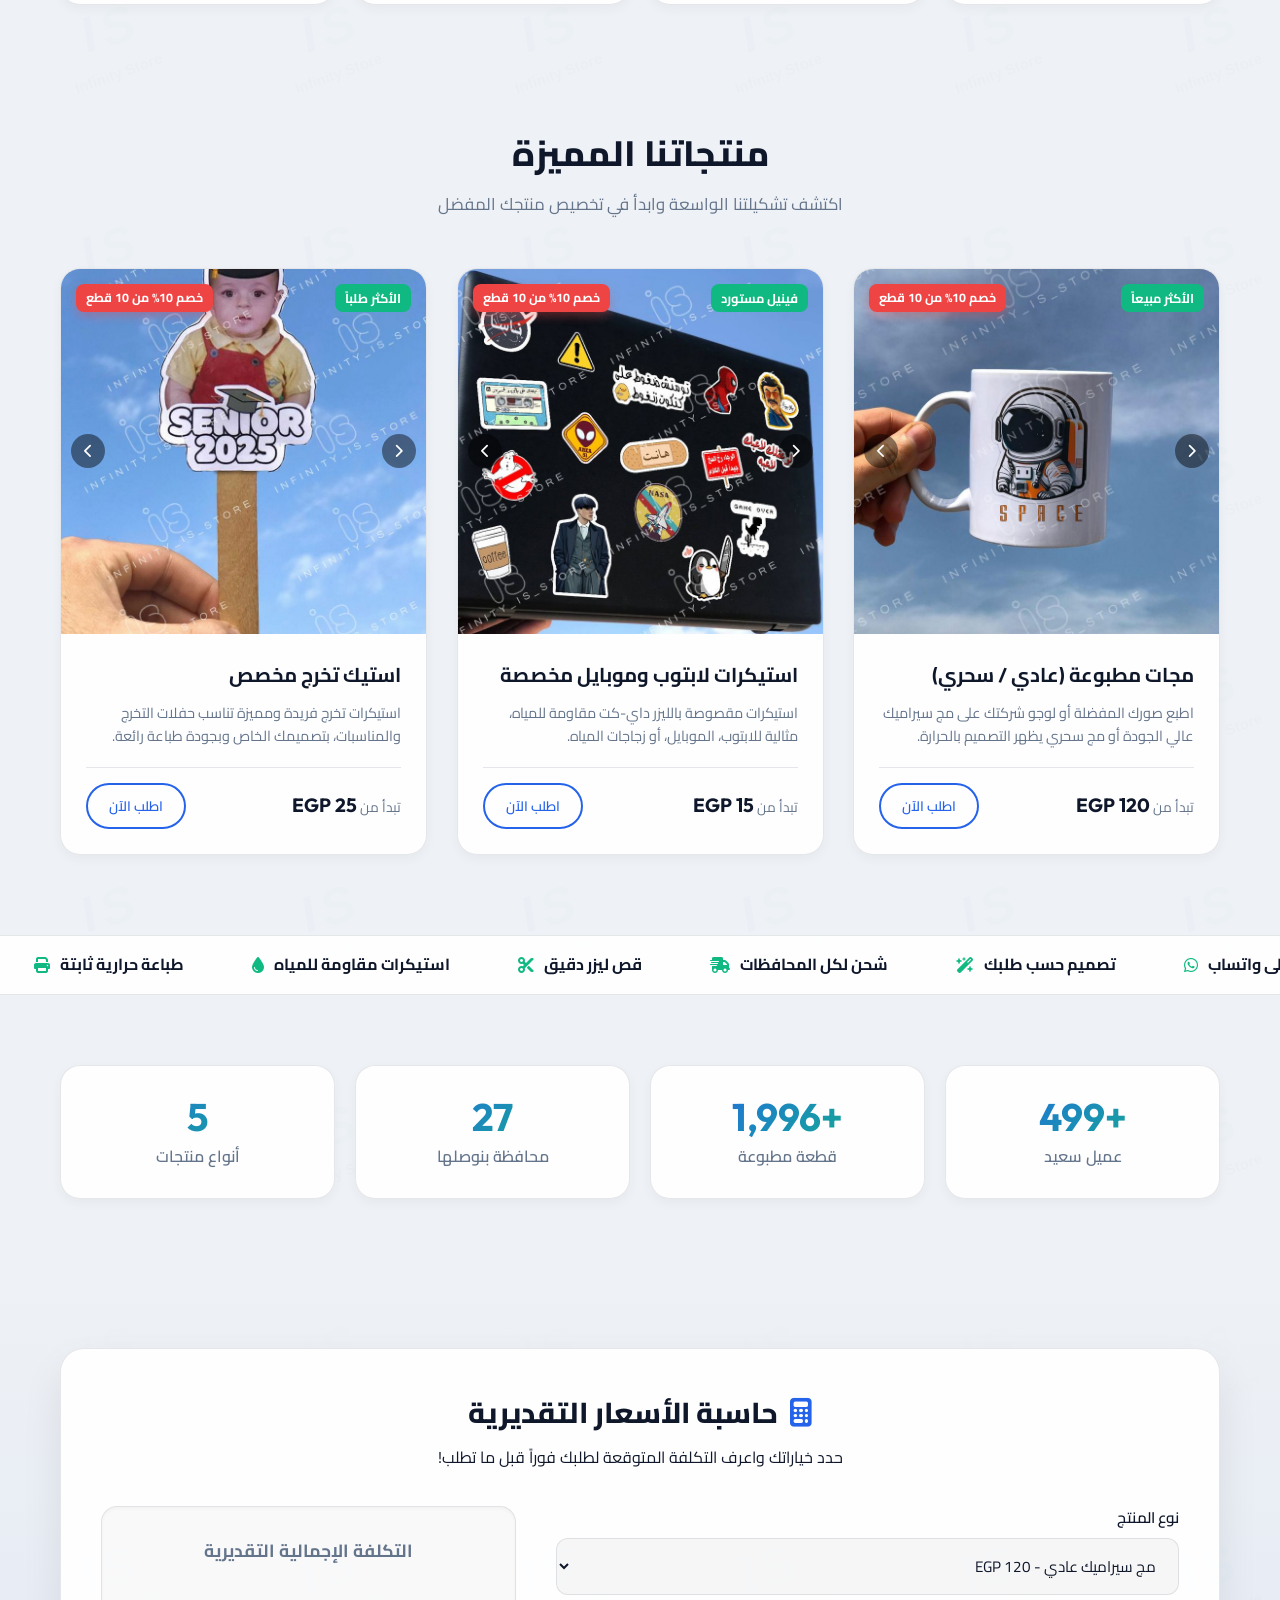
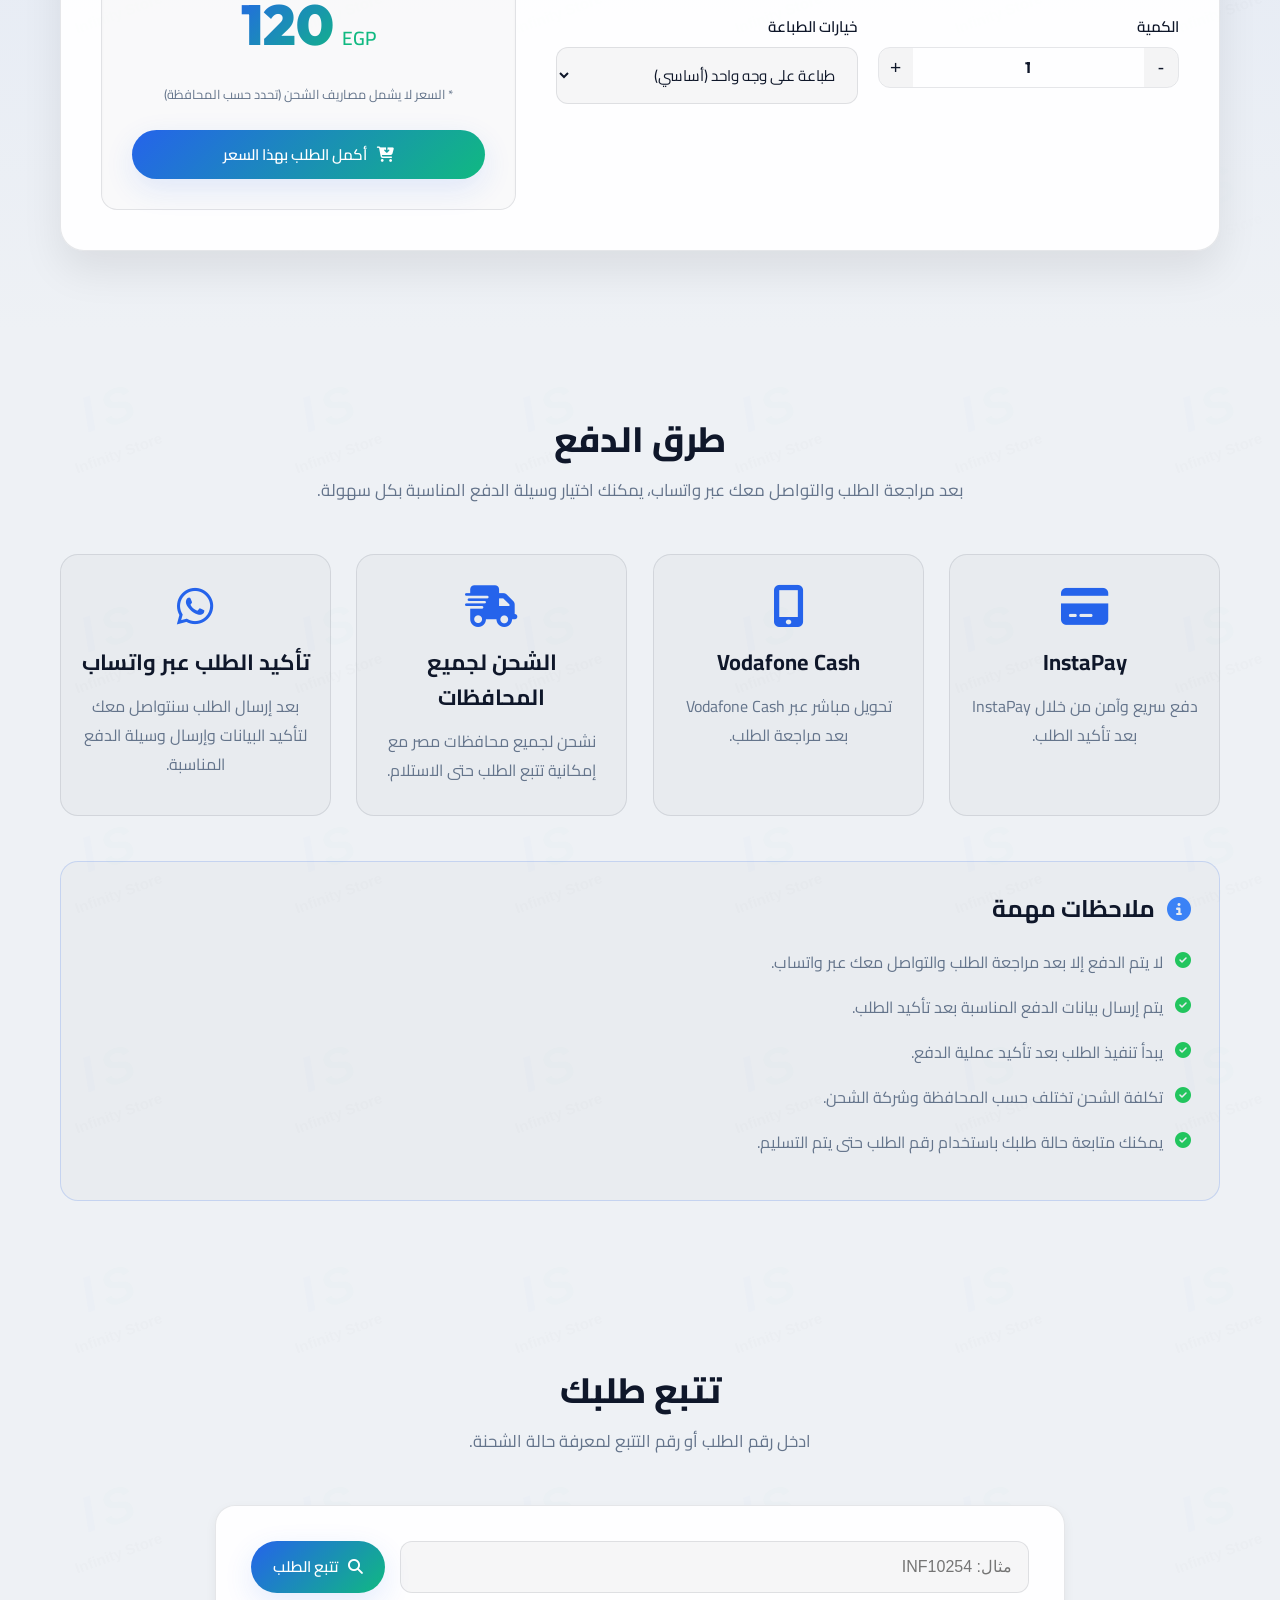
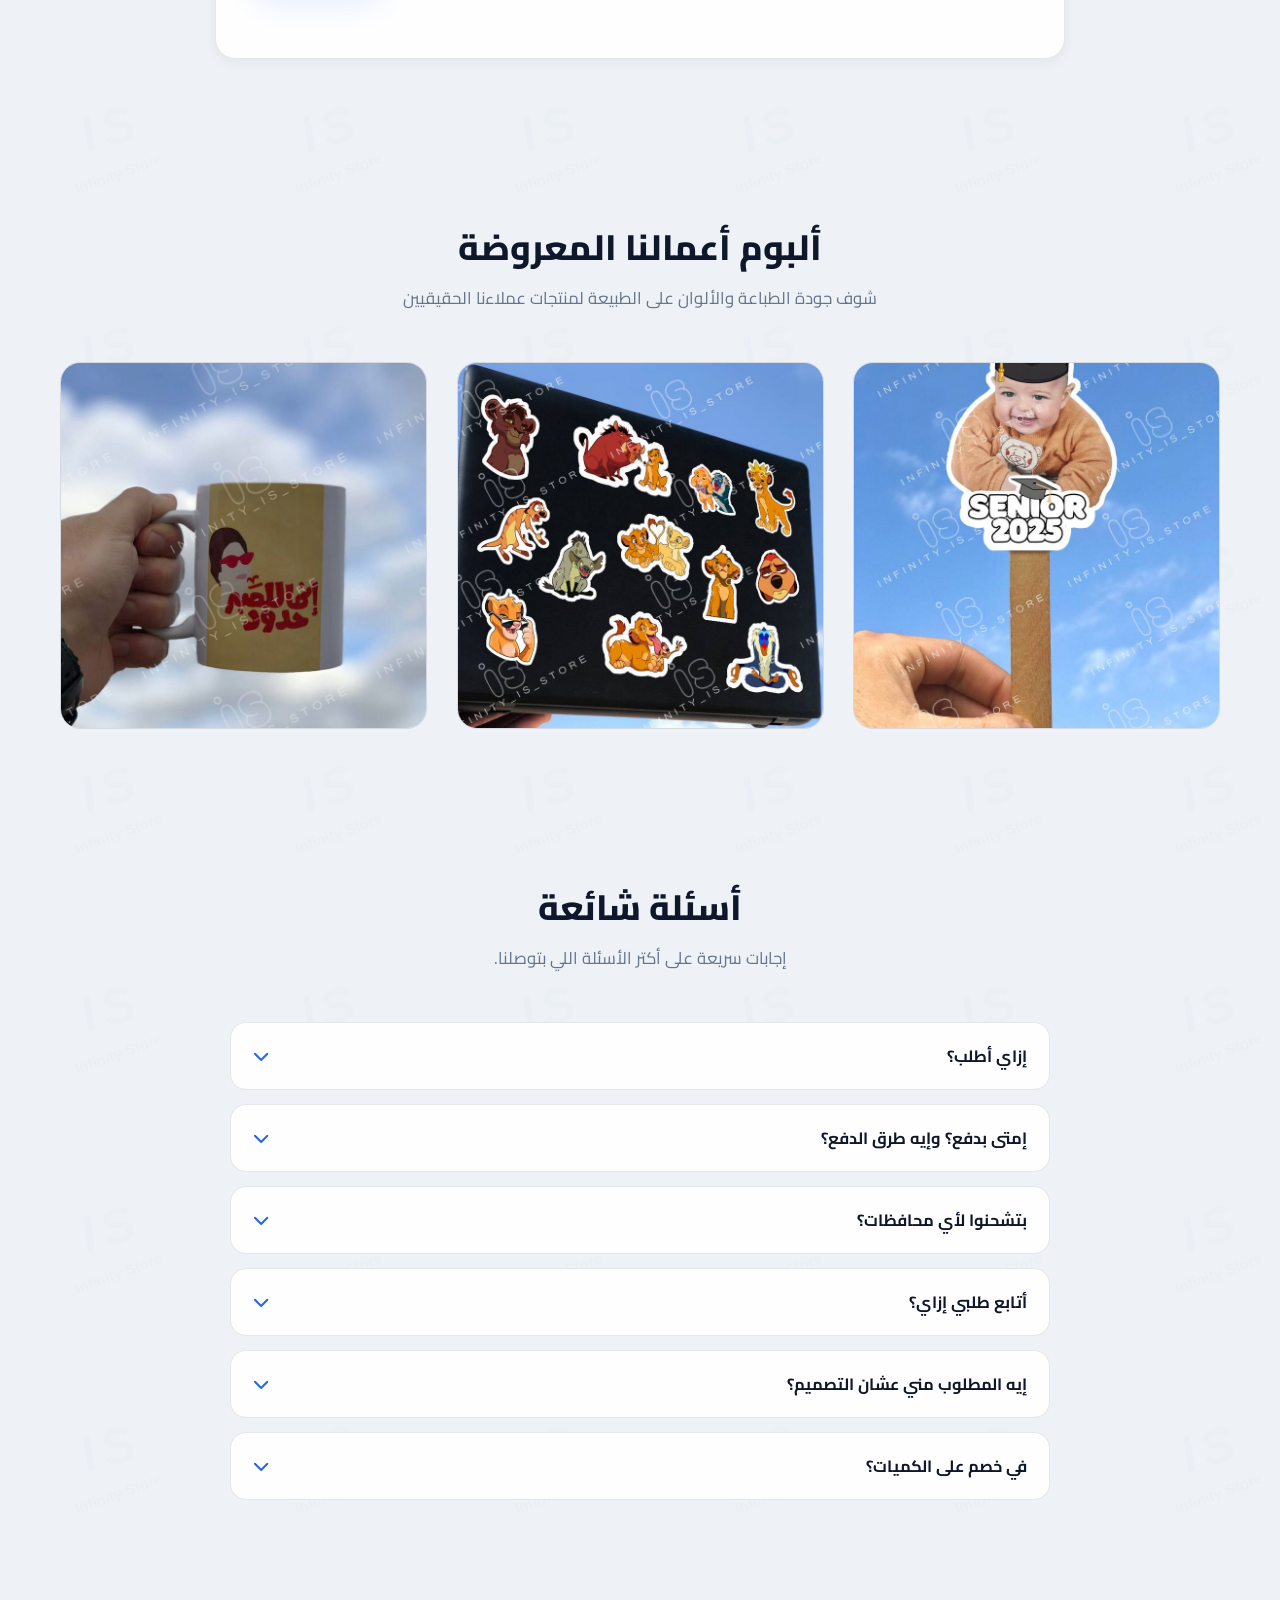
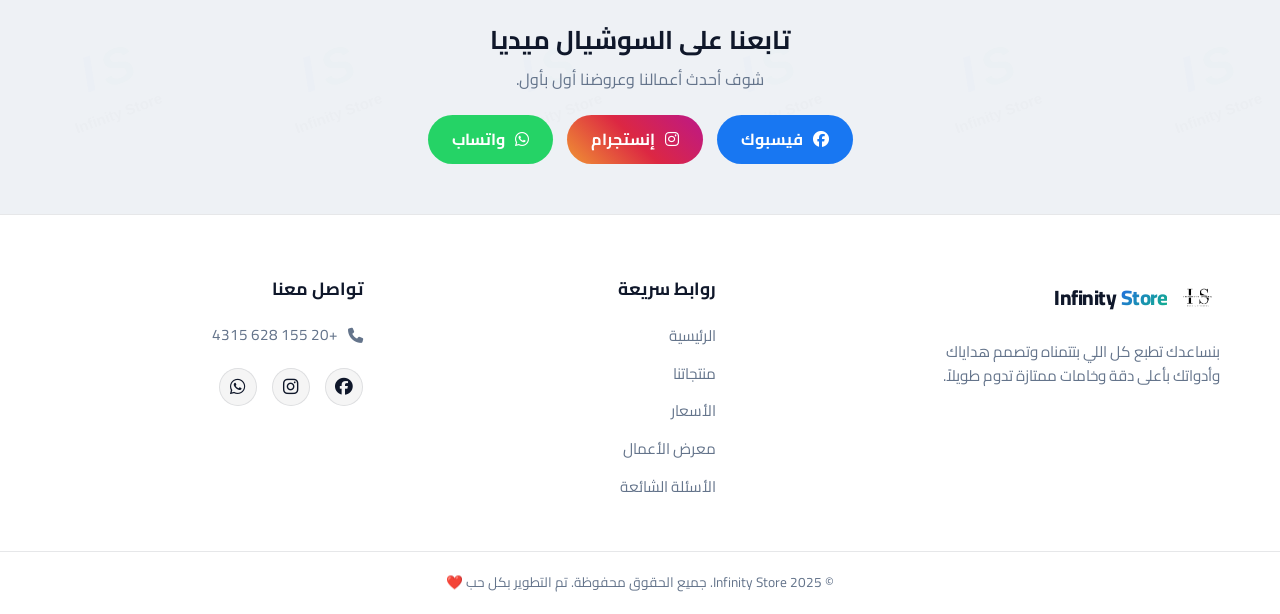
==== commit 4939fcdc: "Add files via upload" ====
--- a/index.html
+++ b/index.html
@@ -46,13 +46,15 @@
     <meta name="twitter:description" content="اطبع تصميمك على المجات والاستيكرات والهدايا المخصصة بجودة عالية وأسعار تنافسية.">
     <meta name="twitter:image" content="https://infinity-74.github.io/infinity-store/assets/web-app-manifest-512x512.png">
     <meta name="robots" content="index, follow">
+    <!-- ===== reCAPTCHA ===== -->
+    <script src="https://www.google.com/recaptcha/api.js" async defer></script>
     <script type="application/ld+json">
     {"@context":"https://schema.org","@graph":[
       {"@type":"Store","@id":"https://infinity-74.github.io/infinity-store/#store","name":"Infinity Store","url":"https://infinity-74.github.io/infinity-store/","logo":"https://infinity-74.github.io/infinity-store/assets/web-app-manifest-512x512.png","image":"https://infinity-74.github.io/infinity-store/assets/web-app-manifest-512x512.png","description":"طباعة مجات واستيكرات وهدايا مخصصة بجودة عالية مع شحن لجميع محافظات مصر.","telephone":"+201556284315","priceRange":"EGP","areaServed":{"@type":"Country","name":"Egypt"},"sameAs":["https://www.facebook.com/people/Infinity-Store/61573269805230/","https://www.instagram.com/infinity_is_store"]},
       {"@type":"Product","name":"مجات مطبوعة (عادي / سحري)","image":"https://infinity-74.github.io/infinity-store/assets/products/mug/1.jpg","description":"مج سيراميك أو مج سحري بطباعة مخصصة.","brand":{"@type":"Brand","name":"Infinity Store"},"offers":{"@type":"Offer","priceCurrency":"EGP","price":"120","availability":"https://schema.org/InStock","url":"https://infinity-74.github.io/infinity-store/product.html?id=mug"}},
       {"@type":"Product","name":"استيكرات لابتوب وموبايل مخصصة","image":"https://infinity-74.github.io/infinity-store/assets/products/stickers/1.jpg","description":"استيكرات داي-كت مقاومة للمياه.","brand":{"@type":"Brand","name":"Infinity Store"},"offers":{"@type":"Offer","priceCurrency":"EGP","price":"15","availability":"https://schema.org/InStock","url":"https://infinity-74.github.io/infinity-store/product.html?id=stickers"}},
       {"@type":"Product","name":"استيك تخرج مخصص","image":"https://infinity-74.github.io/infinity-store/assets/products/graduation/1.jpg","description":"استيكرات تخرج بتصميمك الخاص.","brand":{"@type":"Brand","name":"Infinity Store"},"offers":{"@type":"Offer","priceCurrency":"EGP","price":"25","availability":"https://schema.org/InStock","url":"https://infinity-74.github.io/infinity-store/product.html?id=graduation"}},
-      {"@type":"FAQPage","mainEntity":[{"@type":"Question","name":"إزاي أطلب؟","acceptedAnswer":{"@type":"Answer","text":"اضغط على «اطلب الآن»، املأ بياناتك وتفاصيل التصميم (وتقدر ترفق صورة أو لوجو)، وبعد إرسال الطلب هنتواصل معاك على واتساب لتأكيد التفاصيل."}},{"@type":"Question","name":"إمتى بدفع؟ وإيه طرق الدفع؟","acceptedAnswer":{"@type":"Answer","text":"الدفع بيتم بعد مراجعة الطلب وتأكيده معاك على واتساب. بنرسل لك وسيلة الدفع المناسبة (InstaPay أو Vodafone Cash) وبيبدأ التنفيذ بعد تأكيد الدفع."}},{"@type":"Question","name":"بتشحنوا لأي محافظات؟","acceptedAnswer":{"@type":"Answer","text":"بنشحن لجميع محافظات مصر. تكلفة الشحن بتختلف حسب المحافظة وشركة الشحن، وبتتحدد معاك وقت تأكيد الطلب."}},{"@type":"Question","name":"أتابع طلبي إزاي؟","acceptedAnswer":{"@type":"Answer","text":"من قسم «تتبع طلبك» في الموقع، اكتب رقم الطلب وتعرف حالته لحد الاستلام."}},{"@type":"Question","name":"إيه المطلوب مني عشان التصميم؟","acceptedAnswer":{"@type":"Answer","text":"ابعت صورة أو لوجو أو فكرتك، ولو معندكش تصميم جاهز اكتب لنا التفاصيل والألوان اللي بتحبها وهنساعدك نوصل للشكل المناسب."}},{"@type":"Question","name":"في خصم على الكميات؟","acceptedAnswer":{"@type":"Answer","text":"أيوه، بنطبق خصم 10% على الطلبات من 10 قطع فأكتر، وتقدر تشوف السعر النهائي من حاسبة الأسعار في الموقع."}}]}
+      {"@type":"FAQPage","mainEntity":[{"@type":"Question","name":"إزاي أطلب؟","acceptedAnswer":{"@type":"Answer","text":"اضغط على «اطلب الآن»، املأ بياناتك وتفاصيل التصميم (وتقدر ترفق صورة أو لوجو)، وبعد إرسال الطلب هنتواصل معاك على واتساب لتأكيد التفاصيل."}},{"@type":"Question","name":"إمتى بدفع؟ وإيه طرق الدفع؟","acceptedAnswer":{"@type":"Answer","text":"الدفع بيتم بعد مراجعة الطلب وتأكيده معاك على واتساب. بنرسل لك وسيلة الدفع المناسبة (InstaPay أو Vodafone Cash) وبيبدأ التنفيذ بعد تأكيد الدفع."}},{"@type":"Question","name":"بتشحنوا لأي محافظات؟","acceptedAnswer":{"@type":"Answer","text":"بنشحن لجميع محافظات مصر. تكلفة الشحن بتختلف حسب المحافظة وشركة الشحن، وبتتحدد معاك وقت تأكيد الطلب."}},{"@type":"Question","name":"أتابع طلبي إزاي؟","acceptedAnswer":{"@type":"Answer","text":"من قسم «تتبع طلبك» في الموقع، اكتب رقم الطلب وتعرفه حالته لحد الاستلام."}},{"@type":"Question","name":"إيه المطلوب مني عشان التصميم؟","acceptedAnswer":{"@type":"Answer","text":"ابعت صورة أو لوجو أو فكرتك، ولو معندكش تصميم جاهز اكتب لنا التفاصيل والألوان اللي بتحبها وهنساعدك نوصل للشكل المناسب."}},{"@type":"Question","name":"في خصم على الكميات؟","acceptedAnswer":{"@type":"Answer","text":"أيوه، بنطبق خصم 10% على الطلبات من 10 قطع فأكتر، وتقدر تشوف السعر النهائي من حاسبة الأسعار في الموقع."}}]}
     ]}
     </script>
 </head>
@@ -81,7 +83,6 @@
             </div>
         </div>
     </div>
-
 
     <!-- Navigation Bar -->
     <header class="navbar">
@@ -138,7 +139,7 @@
                 <p>بنحول أفكارك وتصميماتك لمنتجات واقعية ملموسة بجودة طباعة خرافية وألوان ثابتة. صمم مجك الخاص، زين لابتوبك بالاستيكرات، أو اطبع ملابسك الفريدة!</p>
                 <div class="hero-actions">
                     <button class="btn btn-primary btn-lg" onclick="openOrderModal()"><i class="fa-solid fa-cart-shopping"></i> اطلب تصميمك دلوقتي</button>
-                    <a href="#calculator" class="btn btn-secondary btn-lg"><i class="fa-solid fa-cart-shopping"></i> اطلب دلوقتي</a>
+                    <a href="#calculator" class="btn btn-secondary btn-lg"><i class="fa-solid fa-calculator"></i> احسب السعر</a>
                 </div>
             </div>
             <div class="hero-image-wrapper">
@@ -164,8 +165,7 @@
         </div>
     </section>
 
-
-    <!-- Limited Offer + Countdown (عدّل data-end والنص حسب عرضك الحقيقي) -->
+    <!-- Limited Offer + Countdown -->
     <section class="offer-strip" id="offerStrip" data-end="2026-10-31T23:59:59+02:00">
         <div class="container offer-inner">
             <div class="offer-text"><i class="fa-solid fa-fire"></i> <span><strong>عرض لفترة محدودة:</strong> خصم 10% على الطلبات من 10 قطع فأكتر</span></div>
@@ -298,7 +298,6 @@
         </div>
     </section>
 
-
     <!-- Ticker -->
     <div class="ticker" aria-label="مميزات Infinity Store">
         <div class="ticker-track">
@@ -307,7 +306,7 @@
         </div>
     </div>
 
-    <!-- Stats (عدّل الأرقام data-target لأرقامك الحقيقية) -->
+    <!-- Stats -->
     <section id="stats" class="stats-section">
         <div class="container">
             <div class="stats-grid">
@@ -417,7 +416,7 @@
             </div>
         </div>
     </section>
-    
+
     <!-- Tracking Section -->
     <section id="tracking" class="tracking-section">
         <div class="container">
@@ -453,7 +452,6 @@
         </div>
     </section>
 
-
     <!-- Portfolio Section -->
     <section id="portfolio" class="portfolio-section">
         <div class="container">
@@ -462,8 +460,6 @@
                 <p>شوف جودة الطباعة والألوان على الطبيعة لمنتجات عملاءنا الحقيقيين</p>
             </div>
             <div class="portfolio-grid" id="portfolioGrid">
-                <!-- الصور بتتحمّل تلقائيًا من assets/portfolio.json (بيتحدّث لوحده من فولدر assets/portfolio).
-                     العناصر دي مجرد عرض احتياطي لو فشل التحميل. -->
                 <div class="portfolio-item reveal">
                     <img loading="lazy" src="assets/portfolio/%D9%85%D8%AC%20%D8%AA%D8%B0%D9%83%D8%A7%D8%B1%20%D9%84%D9%84%D8%A3%D8%B5%D8%AF%D9%82%D8%A7%D8%A1%20-%20%D8%AA%D8%B5%D9%85%D9%8A%D9%85%20%D9%88%D8%A7%D9%82%D8%B9%D9%8A%20%D8%AF%D9%8A%D8%AC%D9%8A%D8%AA%D8%A7%D9%84.jpg" alt="مج تذكار للأصدقاء">
                     <div class="portfolio-overlay"><h4>مج تذكار للأصدقاء</h4><span>تصميم واقعي ديجيتال</span></div>
@@ -479,7 +475,6 @@
             </div>
         </div>
     </section>
-
 
     <!-- FAQ -->
     <section id="faq" class="faq-section">
@@ -640,6 +635,10 @@
                     </label>
                     <div class="file-name-preview" id="fileNamePreview">لم يتم اختيار ملف</div>
                 </div>
+                <!-- ===== reCAPTCHA ===== -->
+                <div class="form-group" style="display:flex;justify-content:center;margin:14px 0;">
+                    <div class="g-recaptcha" data-sitekey="6LeK7eItAAAAANur2_fKE1nEuWDggsdy6OiD6fw8"></div>
+                </div>
                 <button type="submit" class="btn btn-primary btn-block btn-lg">
                     <i class="fa-brands fa-whatsapp"></i> إرسال الطلب عبر واتساب وتأكيد التنفيذ
                 </button>
@@ -669,4 +668,4 @@
     <script src="js/16-faq.js"></script>
     <script src="js/17-portfolio.js"></script>
 </body>
-</html>
+</html>
--- a/css/01-base.css
+++ b/css/01-base.css
@@ -150,3 +150,12 @@
     gap: 8px;
     margin-bottom: 20px;
 }
+
+/* ============================================
+   منع وميض الوضع الليلي (FOUC)
+   ============================================ */
+html:not(.theme-ready) *,
+html:not(.theme-ready) *::before,
+html:not(.theme-ready) *::after {
+    transition: none !important;
+}
